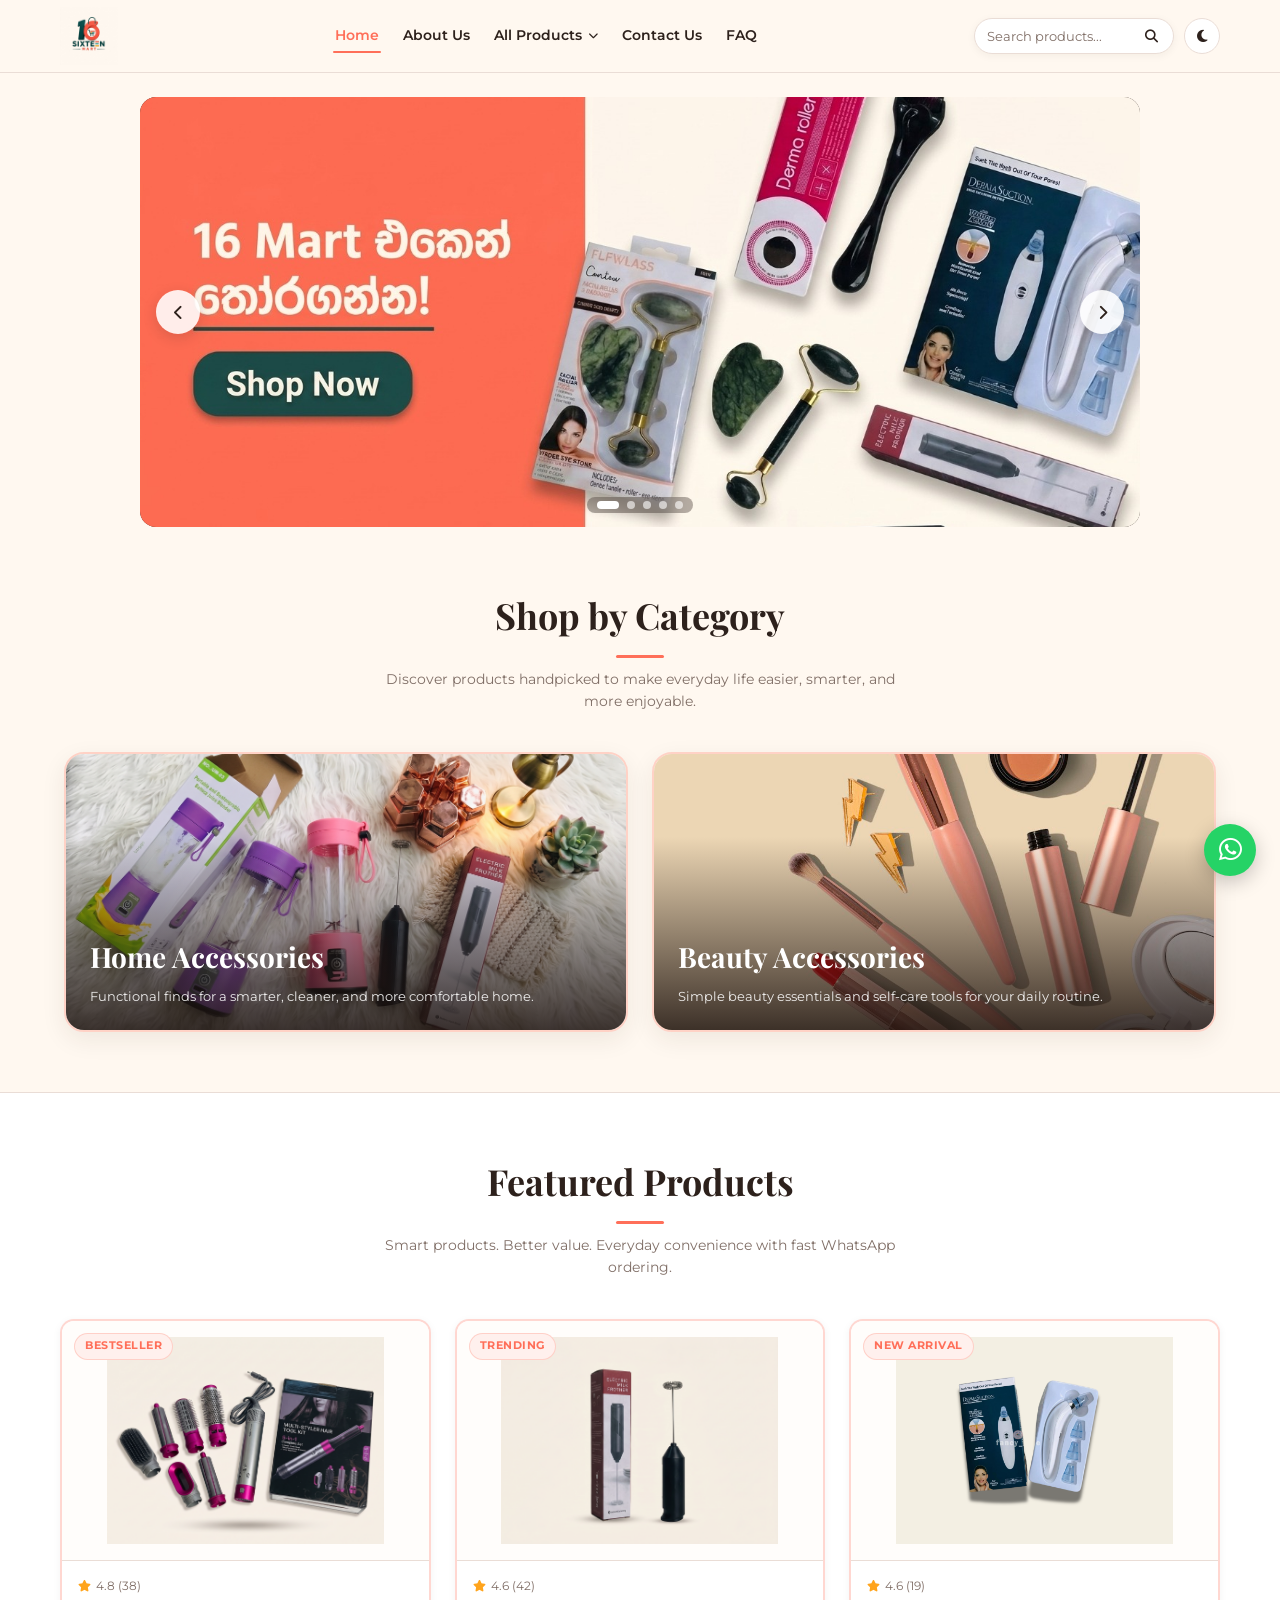
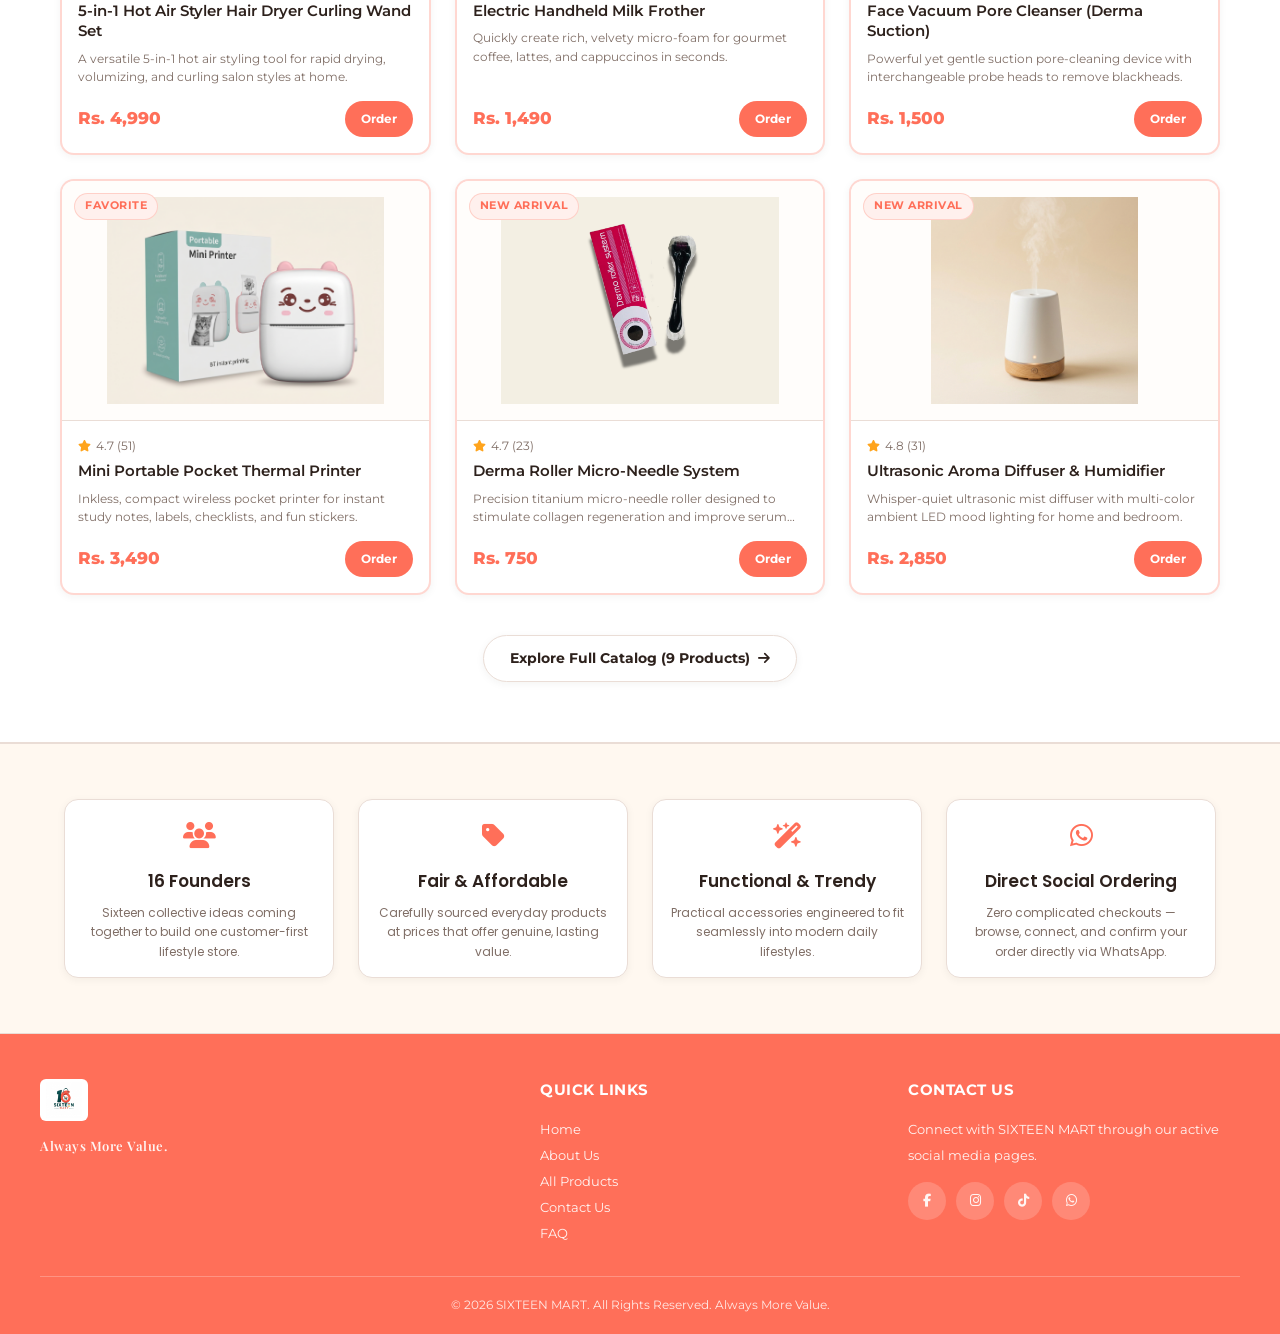
==== index.html @ d2ed4a70 "Add files via upload" ====
<!DOCTYPE html>
<html lang="en">

<head>
    <meta charset="UTF-8">
    <meta name="viewport" content="width=device-width, initial-scale=1.0, viewport-fit=cover">
    <title>SIXTEEN MART — Always More Value | Official Store</title>
    <meta name="description" content="Always More Value. Discover affordable, functional and trendy lifestyle products carefully selected for your everyday convenience and comfort.">

    <!-- Anti-FOUC Theme Pre-loader: Strictly Defaults to Daylight (Light) Theme -->
    <script>
        (function() {
            var saved = localStorage.getItem('sixteen_mart_theme');
            if (saved === 'dark') {
                document.documentElement.setAttribute('data-theme', 'dark');
            } else {
                document.documentElement.setAttribute('data-theme', 'light');
            }
        })();
    </script>

    <!-- Google Fonts -->
    <link rel="preconnect" href="https://fonts.googleapis.com">
    <link rel="preconnect" href="https://fonts.gstatic.com" crossorigin>
    <link href="https://fonts.googleapis.com/css2?family=Montserrat:wght@400;500;600;700;800&family=Playfair+Display:wght@600;700&family=Poppins:wght@400;500;600;700&display=swap" rel="stylesheet">

    <!-- Font Awesome Icons -->
    <link rel="stylesheet" href="https://cdnjs.cloudflare.com/ajax/libs/font-awesome/6.5.2/css/all.min.css">

    <!-- Modular Stylesheet -->
    <link rel="stylesheet" href="css/styles.css">
</head>

<body>

    <!-- =========================================================
         HEADER & COMPACT NAVIGATION BAR
    ========================================================= -->
    <header>
        <div class="header-container">
            <!-- Brand Logo -->
            <a href="index.html" class="logo-link" aria-label="SIXTEEN MART Home">
                <img src="images/logo.jpeg" alt="SIXTEEN MART Logo" class="logo">
            </a>

            <!-- Mobile Menu Toggle Button -->
            <button class="mobile-menu-btn" id="mobileMenuBtn" aria-label="Open navigation menu" aria-expanded="false" aria-controls="mainNav">
                <i class="fa-solid fa-bars"></i>
            </button>

            <!-- Navigation Links -->
            <nav id="mainNav" aria-label="Main Navigation">
                <a href="index.html" class="nav-link active" aria-current="page">Home</a>
                <a href="about.html" class="nav-link">About Us</a>

                <!-- All Products Dropdown Menu -->
                <div class="dropdown" id="productsDropdown">
                    <a href="products.html" class="nav-link dropdown-toggle" aria-expanded="false" aria-haspopup="true">
                        All Products
                        <span class="dropdown-arrow"><i class="fa-solid fa-chevron-down"></i></span>
                    </a>
                    <div class="dropdown-menu" role="menu">
                        <!-- Home Accessories Submenu -->
                        <div class="category-dropdown" id="homeDropdown">
                            <a href="products.html?category=home" role="menuitem">
                                <span>Home Accessories</span>
                                <span class="category-arrow"><i class="fa-solid fa-chevron-right"></i></span>
                            </a>
                            <div class="product-submenu" role="menu">
                                <a href="products.html?search=Milk+Frother" role="menuitem">Electric Handheld Milk Frother</a>
                                <a href="products.html?search=Thermal+Printer" role="menuitem">Mini Portable Pocket Thermal Printer</a>
                                <a href="products.html?search=Juice+Blender" role="menuitem">Portable Rechargeable Juice Blender</a>
                                <a href="products.html?search=Aroma+Diffuser" role="menuitem">Ultrasonic Aroma Diffuser</a>
                            </div>
                        </div>

                        <!-- Beauty Accessories Submenu -->
                        <div class="category-dropdown" id="beautyDropdown">
                            <a href="products.html?category=beauty" role="menuitem">
                                <span>Beauty Accessories</span>
                                <span class="category-arrow"><i class="fa-solid fa-chevron-right"></i></span>
                            </a>
                            <div class="product-submenu" role="menu">
                                <a href="products.html?search=Hot+Air+Styler" role="menuitem">5-in-1 Hot Air Styler</a>
                                <a href="products.html?search=Jade+Roller" role="menuitem">Jade Roller & Gua Sha Set</a>
                                <a href="products.html?search=Spa+Gel+Socks" role="menuitem">Moisturizing Pink Spa Gel Socks</a>
                                <a href="products.html?search=Face+Vacuum" role="menuitem">Face Vacuum Pore Cleanser</a>
                                <a href="products.html?search=Derma+Roller" role="menuitem">Derma Roller Micro-Needle</a>
                            </div>
                        </div>
                    </div>
                </div>

                <a href="contact.html" class="nav-link">Contact Us</a>
                <a href="faq.html" class="nav-link">FAQ</a>
            </nav>

            <!-- Header Actions: Search & Day/Night Theme Switcher -->
            <div class="header-actions">
                <div class="search-box" role="search">
                    <input type="text" id="globalSearchInput" placeholder="Search products..." autocomplete="off" aria-label="Search products">
                    <button type="button" class="search-btn" aria-label="Submit search">
                        <i class="fa-solid fa-magnifying-glass"></i>
                    </button>
                </div>

                <button type="button" class="theme-toggle-btn" id="themeToggle" aria-label="Switch theme" title="Toggle Light / Dark mode">
                    <i class="fa-solid fa-moon"></i>
                </button>
            </div>
        </div>
    </header>

    <main>
        <!-- =========================================================
             HERO SECTION — 5-SLIDE FULL-BLEED SLIDER (REFERENCE PATTERN)
        ========================================================= -->
        <section class="hero" id="home">
            <div class="hero-slider" id="heroSlider">
                <!-- Slide 1: Shop all products (Catalog) -->
                <div class="hero-slide active">
                    <div class="hero-art">
                        <img src="images/web-banner-1.jpg" alt="SIXTEEN MART - Shop All Products">
                    </div>
                    <a href="products.html" class="hero-shop-hotspot" aria-label="Shop all products"></a>
                </div>

                <!-- Slide 2: Electric Handheld Milk Frother -->
                <div class="hero-slide">
                    <div class="hero-art">
                        <img src="images/web-banner-2.jpg" alt="Electric Handheld Milk Frother" loading="lazy">
                    </div>
                    <a href="products.html?search=Milk+Frother" class="hero-shop-hotspot" aria-label="Shop Milk Frother"></a>
                </div>

                <!-- Slide 3: Jade Roller & Gua Sha Set -->
                <div class="hero-slide">
                    <div class="hero-art">
                        <img src="images/web-banner-3.jpg" alt="Jade Roller & Gua Sha Set" loading="lazy">
                    </div>
                    <a href="products.html?search=Jade+Roller" class="hero-shop-hotspot" aria-label="Shop Jade Roller & Gua Sha Set"></a>
                </div>

                <!-- Slide 4: Derma Roller Micro-Needle -->
                <div class="hero-slide">
                    <div class="hero-art">
                        <img src="images/web-banner-4.jpg" alt="Derma Roller Micro-Needle" loading="lazy">
                    </div>
                    <a href="products.html?search=Derma+Roller" class="hero-shop-hotspot" aria-label="Shop Derma Roller Micro-Needle"></a>
                </div>

                <!-- Slide 5: Entire Product Category (Home & Beauty Accessories) -->
                <div class="hero-slide">
                    <div class="hero-art">
                        <img src="images/web-banner-5.jpg" alt="Home & Beauty Accessories - 16 Mart" loading="lazy">
                    </div>
                    <a href="products.html" class="hero-shop-hotspot" aria-label="Shop Home & Beauty Accessories"></a>
                </div>
            </div>

            <!-- Arrow Navigation Controls -->
            <button type="button" class="hero-arrow prev" id="heroPrevBtn" aria-label="Previous slide" onclick="previousHeroSlide()">
                <i class="fa-solid fa-chevron-left"></i>
            </button>
            <button type="button" class="hero-arrow next" id="heroNextBtn" aria-label="Next slide" onclick="nextHeroSlide()">
                <i class="fa-solid fa-chevron-right"></i>
            </button>

            <!-- Dot Indicators -->
            <div class="hero-dots" id="heroDots" aria-label="Hero slide navigation">
                <button type="button" class="hero-dot active" aria-label="Slide 1" onclick="showHeroSlide(0)"></button>
                <button type="button" class="hero-dot" aria-label="Slide 2" onclick="showHeroSlide(1)"></button>
                <button type="button" class="hero-dot" aria-label="Slide 3" onclick="showHeroSlide(2)"></button>
                <button type="button" class="hero-dot" aria-label="Slide 4" onclick="showHeroSlide(3)"></button>
                <button type="button" class="hero-dot" aria-label="Slide 5" onclick="showHeroSlide(4)"></button>
            </div>
        </section>

        <!-- =========================================================
             CATEGORIES SECTION
        ========================================================= -->
        <section class="section" id="categories">
            <div class="section-title">
                <h2>Shop by Category</h2>
                <p>Discover products handpicked to make everyday life easier, smarter, and more enjoyable.</p>
            </div>

            <div class="category-grid">
                <!-- Home Accessories -->
                <a href="products.html?category=home" class="category-card" aria-label="Explore Home Accessories collection">
                    <img src="images/home-accessories.jpg" alt="Home Accessories Collection" loading="lazy">
                    <div class="category-overlay">
                        <h3>Home Accessories</h3>
                        <p>Functional finds for a smarter, cleaner, and more comfortable home.</p>
                    </div>
                </a>

                <!-- Beauty Accessories -->
                <a href="products.html?category=beauty" class="category-card" aria-label="Explore Beauty Accessories collection">
                    <img src="images/beauty-accessories.jpg" alt="Beauty Accessories Collection" loading="lazy">
                    <div class="category-overlay">
                        <h3>Beauty Accessories</h3>
                        <p>Simple beauty essentials and self-care tools for your daily routine.</p>
                    </div>
                </a>
            </div>
        </section>

        <!-- =========================================================
             FEATURED PRODUCT SHOWCASE
        ========================================================= -->
        <section class="section products-section" id="featuredProducts">
            <div class="section-title">
                <h2>Featured Products</h2>
                <p>Smart products. Better value. Everyday convenience with fast WhatsApp ordering.</p>
            </div>

            <div class="product-grid" id="productGrid">
                <!-- Product 1: Hot Air Styler -->
                <article class="product-card" data-product-id="hot-air-styler" data-category="beauty" data-name="5-in-1 Hot Air Styler Hair Dryer Curling Wand Set" role="button" tabindex="0" aria-label="View 5-in-1 Hot Air Styler">
                    <span class="product-badge">Bestseller</span>
                    <span class="product-quick-view-badge"><i class="fa-solid fa-eye"></i> Quick View</span>
                    <div class="product-image-container">
                        <img class="product-img" src="images/hot-air-styler-1.jpg" alt="5-in-1 Hot Air Styler Hair Dryer Curling Wand Set" loading="lazy">
                    </div>
                    <div class="product-info">
                        <div class="product-rating">
                            <span class="stars"><i class="fa-solid fa-star"></i></span>
                            <span>4.8 (38)</span>
                        </div>
                        <h3>5-in-1 Hot Air Styler Hair Dryer Curling Wand Set</h3>
                        <p class="product-description">A versatile 5-in-1 hot air styling tool for rapid drying, volumizing, and curling salon styles at home.</p>
                        <div class="product-bottom">
                            <span class="price">Rs. 4,990</span>
                            <a class="order-btn" href="#" aria-label="Order 5-in-1 Hot Air Styler">
                                <span>Order</span>
                            </a>
                        </div>
                    </div>
                </article>

                <!-- Product 2: Milk Frother -->
                <article class="product-card" data-product-id="milk-frother" data-category="home" data-name="Electric Handheld Milk Frother" role="button" tabindex="0" aria-label="View Electric Handheld Milk Frother">
                    <span class="product-badge">Trending</span>
                    <span class="product-quick-view-badge"><i class="fa-solid fa-eye"></i> Quick View</span>
                    <div class="product-image-container">
                        <img class="product-img" src="images/milk-frother-1.jpg" alt="Electric Handheld Milk Frother" loading="lazy">
                    </div>
                    <div class="product-info">
                        <div class="product-rating">
                            <span class="stars"><i class="fa-solid fa-star"></i></span>
                            <span>4.6 (42)</span>
                        </div>
                        <h3>Electric Handheld Milk Frother</h3>
                        <p class="product-description">Quickly create rich, velvety micro-foam for gourmet coffee, lattes, and cappuccinos in seconds.</p>
                        <div class="product-bottom">
                            <span class="price">Rs. 1,490</span>
                            <a class="order-btn" href="#" aria-label="Order Electric Handheld Milk Frother">
                                <span>Order</span>
                            </a>
                        </div>
                    </div>
                </article>

                <!-- Product 3: Face Vacuum (NEW) -->
                <article class="product-card" data-product-id="face-vacuum" data-category="beauty" data-name="Face Vacuum Pore Cleanser (Derma Suction)" role="button" tabindex="0" aria-label="View Face Vacuum Pore Cleanser">
                    <span class="product-badge">New Arrival</span>
                    <span class="product-quick-view-badge"><i class="fa-solid fa-eye"></i> Quick View</span>
                    <div class="product-image-container">
                        <img class="product-img" src="images/derma-suction-1.png" alt="Face Vacuum Pore Cleanser Derma Suction" loading="lazy">
                    </div>
                    <div class="product-info">
                        <div class="product-rating">
                            <span class="stars"><i class="fa-solid fa-star"></i></span>
                            <span>4.6 (19)</span>
                        </div>
                        <h3>Face Vacuum Pore Cleanser (Derma Suction)</h3>
                        <p class="product-description">Powerful yet gentle suction pore-cleaning device with interchangeable probe heads to remove blackheads.</p>
                        <div class="product-bottom">
                            <span class="price">Rs. 1,500</span>
                            <a class="order-btn" href="#" aria-label="Order Face Vacuum Pore Cleanser">
                                <span>Order</span>
                            </a>
                        </div>
                    </div>
                </article>

                <!-- Product 4: Thermal Printer -->
                <article class="product-card" data-product-id="thermal-printer" data-category="home" data-name="Mini Portable Pocket Thermal Printer" role="button" tabindex="0" aria-label="View Mini Portable Pocket Thermal Printer">
                    <span class="product-badge">Favorite</span>
                    <span class="product-quick-view-badge"><i class="fa-solid fa-eye"></i> Quick View</span>
                    <div class="product-image-container">
                        <img class="product-img" src="images/thermal-printer-1.jpg" alt="Mini Portable Pocket Thermal Printer" loading="lazy">
                    </div>
                    <div class="product-info">
                        <div class="product-rating">
                            <span class="stars"><i class="fa-solid fa-star"></i></span>
                            <span>4.7 (51)</span>
                        </div>
                        <h3>Mini Portable Pocket Thermal Printer</h3>
                        <p class="product-description">Inkless, compact wireless pocket printer for instant study notes, labels, checklists, and fun stickers.</p>
                        <div class="product-bottom">
                            <span class="price">Rs. 3,490</span>
                            <a class="order-btn" href="#" aria-label="Order Mini Portable Pocket Thermal Printer">
                                <span>Order</span>
                            </a>
                        </div>
                    </div>
                </article>

                <!-- Product 5: Derma Roller (NEW) -->
                <article class="product-card" data-product-id="derma-roller" data-category="beauty" data-name="Derma Roller Micro-Needle Therapy System" role="button" tabindex="0" aria-label="View Derma Roller Micro-Needle Therapy System">
                    <span class="product-badge">New Arrival</span>
                    <span class="product-quick-view-badge"><i class="fa-solid fa-eye"></i> Quick View</span>
                    <div class="product-image-container">
                        <img class="product-img" src="images/derma-roller-1.png" alt="Derma Roller Micro-Needle Therapy System" loading="lazy">
                    </div>
                    <div class="product-info">
                        <div class="product-rating">
                            <span class="stars"><i class="fa-solid fa-star"></i></span>
                            <span>4.7 (23)</span>
                        </div>
                        <h3>Derma Roller Micro-Needle System</h3>
                        <p class="product-description">Precision titanium micro-needle roller designed to stimulate collagen regeneration and improve serum absorption.</p>
                        <div class="product-bottom">
                            <span class="price">Rs. 750</span>
                            <a class="order-btn" href="#" aria-label="Order Derma Roller Micro-Needle System">
                                <span>Order</span>
                            </a>
                        </div>
                    </div>
                </article>

                <!-- Product 6: Aroma Diffuser (NEW) -->
                <article class="product-card" data-product-id="aroma-diffuser" data-category="home" data-name="Ultrasonic Aroma Diffuser & Air Humidifier" role="button" tabindex="0" aria-label="View Ultrasonic Aroma Diffuser & Air Humidifier">
                    <span class="product-badge">New Arrival</span>
                    <span class="product-quick-view-badge"><i class="fa-solid fa-eye"></i> Quick View</span>
                    <div class="product-image-container">
                        <img class="product-img" src="images/aroma-diffuser-1.jpg" alt="Ultrasonic Aroma Diffuser and Air Humidifier" loading="lazy">
                    </div>
                    <div class="product-info">
                        <div class="product-rating">
                            <span class="stars"><i class="fa-solid fa-star"></i></span>
                            <span>4.8 (31)</span>
                        </div>
                        <h3>Ultrasonic Aroma Diffuser & Humidifier</h3>
                        <p class="product-description">Whisper-quiet ultrasonic mist diffuser with multi-color ambient LED mood lighting for home and bedroom.</p>
                        <div class="product-bottom">
                            <span class="price">Rs. 2,850</span>
                            <a class="order-btn" href="#" aria-label="Order Ultrasonic Aroma Diffuser">
                                <span>Order</span>
                            </a>
                        </div>
                    </div>
                </article>
            </div>

            <!-- View All Products CTA -->
            <div style="text-align: center; margin-top: 40px;">
                <a href="products.html" class="btn btn-secondary">
                    <span>Explore Full Catalog (9 Products)</span>
                    <i class="fa-solid fa-arrow-right"></i>
                </a>
            </div>
        </section>

        <!-- =========================================================
             CONCEPT / WHY SIXTEEN MART
        ========================================================= -->
        <section class="concept">
            <div class="concept-grid">
                <div class="concept-box">
                    <div class="concept-icon"><i class="fa-solid fa-users"></i></div>
                    <h3>16 Founders</h3>
                    <p>Sixteen collective ideas coming together to build one customer-first lifestyle store.</p>
                </div>
                <div class="concept-box">
                    <div class="concept-icon"><i class="fa-solid fa-tag"></i></div>
                    <h3>Fair & Affordable</h3>
                    <p>Carefully sourced everyday products at prices that offer genuine, lasting value.</p>
                </div>
                <div class="concept-box">
                    <div class="concept-icon"><i class="fa-solid fa-wand-magic-sparkles"></i></div>
                    <h3>Functional & Trendy</h3>
                    <p>Practical accessories engineered to fit seamlessly into modern daily lifestyles.</p>
                </div>
                <div class="concept-box">
                    <div class="concept-icon"><i class="fa-brands fa-whatsapp"></i></div>
                    <h3>Direct Social Ordering</h3>
                    <p>Zero complicated checkouts — browse, connect, and confirm your order directly via WhatsApp.</p>
                </div>
            </div>
        </section>
    </main>

    <!-- =========================================================
         FOOTER
    ========================================================= -->
    <footer>
        <div class="footer-container">
            <!-- Brand Column -->
            <div class="footer-column">
                <img src="images/logo.jpeg" alt="SIXTEEN MART Logo" class="footer-logo">
                <p class="footer-tagline">Always More Value.</p>
            </div>

            <!-- Quick Links Column -->
            <div class="footer-column">
                <h3>Quick Links</h3>
                <p><a href="index.html">Home</a></p>
                <p><a href="about.html">About Us</a></p>
                <p><a href="products.html">All Products</a></p>
                <p><a href="contact.html">Contact Us</a></p>
                <p><a href="faq.html">FAQ</a></p>
            </div>

            <!-- Contact & Social Column -->
            <div class="footer-column">
                <h3>Contact Us</h3>
                <p class="contact-description">Connect with SIXTEEN MART through our active social media pages.</p>
                <div class="social-links">
                    <a href="https://www.facebook.com/share/1FCNRuqKVa/?mibextid=wwXIfr" class="social-link facebook" target="_blank" rel="noopener noreferrer" aria-label="Facebook" title="Facebook">
                        <i class="fa-brands fa-facebook-f"></i>
                    </a>
                    <a href="https://www.instagram.com/_16.mart_onlinestore?stkn=MWQ0cXRsaTF0YXIxNw==" class="social-link instagram" target="_blank" rel="noopener noreferrer" aria-label="Instagram" title="Instagram">
                        <i class="fa-brands fa-instagram"></i>
                    </a>
                    <a href="https://www.tiktok.com/@sixteenmart1?_r=1&_t=ZS-99h4W7jognR" class="social-link tiktok" target="_blank" rel="noopener noreferrer" aria-label="TikTok" title="TikTok">
                        <i class="fa-brands fa-tiktok"></i>
                    </a>
                    <a href="https://wa.me/94768056036?text=Hi%20SIXTEEN%20MART,%20I%20have%20an%20inquiry." class="social-link whatsapp" target="_blank" rel="noopener noreferrer" aria-label="WhatsApp (+94 76 805 6036)" title="WhatsApp">
                        <i class="fa-brands fa-whatsapp"></i>
                    </a>
                </div>
            </div>
        </div>

        <div class="footer-bottom">
            &copy; 2026 SIXTEEN MART. All Rights Reserved. Always More Value.
        </div>
    </footer>

    <!-- Floating WhatsApp Action Button -->
    <a href="https://wa.me/94768056036?text=Hi%20SIXTEEN%20MART,%20I%20am%20interested%20in%20your%20products." class="whatsapp-float" target="_blank" rel="noopener noreferrer" aria-label="Chat on WhatsApp (+94 76 805 6036)" title="Chat on WhatsApp">
        <i class="fa-brands fa-whatsapp"></i>
    </a>

    <!-- JavaScript Dependencies -->
    <script src="js/theme.js"></script>
    <script src="js/products-data.js"></script>
    <script src="js/modal.js"></script>
    <script src="js/main.js"></script>
</body>

</html>
---- css/styles.css ----
/* =========================================================
   SIXTEEN MART — Modern E-Commerce Stylesheet
   Color Palette: Coral (#FF6F59), Warm Ivory (#FFF8F0), Dark Brown (#2D211C)
   Typography: Montserrat, Playfair Display, Poppins
========================================================= */

/* =========================================================
   CSS VARIABLES & THEMES (ORIGINAL 16 MART PALETTE)
   Coral #FF6F59 • Warm Ivory #FFF8F0 • Dark Brown #2D211C
========================================================= */
:root {
    --coral: #FF6F59;
    --coral-hover: #ef5c47;
    --coral-active: #d94b37;
    --coral-subtle: rgba(255, 111, 89, 0.12);
    --soft-coral: #FFE2DB;
    --warm-ivory: #FFF8F0;
    --dark-brown: #2D211C;
    --text: #4A3A33;
    --muted: #806F67;
    --white: #FFFFFF;
    --border: #EADDD6;
    --card-bg: #FFFFFF;
    --card-border: rgba(255, 111, 89, 0.28);
    --card-hover-border: rgba(255, 111, 89, 0.65);
    --header-bg: rgba(255, 248, 240, 0.97);
    --footer-bg: #FF6F59;
    --footer-text: #FFFFFF;
    --surface-alt: #F9F1EA;
    --shadow-sm: 0 2px 8px rgba(45, 33, 28, 0.05);
    --shadow-md: 0 8px 24px rgba(45, 33, 28, 0.08);
    --shadow-lg: 0 16px 36px rgba(45, 33, 28, 0.13);
    --modal-overlay: rgba(25, 18, 15, 0.68);
    --modal-bg: #FFFDFB;
    --badge-bg: #FFF0ED;
    --star-gold: #FFA41C;
    --success: #25D366;
    --radius-sm: 8px;
    --radius-md: 14px;
    --radius-lg: 20px;
    --radius-full: 9999px;
    --header-height: 72px;
    --transition: all 0.25s cubic-bezier(0.16, 1, 0.3, 1);
}

[data-theme="dark"] {
    --warm-ivory: #16110E;
    --dark-brown: #F6EDE8;
    --text: #D8CCC5;
    --muted: #A3938B;
    --soft-coral: #361F1A;
    --coral-subtle: rgba(255, 111, 89, 0.18);
    --white: #221A16;
    --border: #3A2C25;
    --card-bg: #1F1713;
    --card-border: rgba(255, 111, 89, 0.3);
    --card-hover-border: rgba(255, 111, 89, 0.7);
    --header-bg: rgba(22, 17, 14, 0.97);
    --footer-bg: #1C130F;
    --footer-text: #F6EDE8;
    --surface-alt: #291E19;
    --shadow-sm: 0 2px 8px rgba(0, 0, 0, 0.35);
    --shadow-md: 0 8px 24px rgba(0, 0, 0, 0.45);
    --shadow-lg: 0 16px 36px rgba(0, 0, 0, 0.6);
    --modal-overlay: rgba(0, 0, 0, 0.82);
    --modal-bg: #201713;
    --badge-bg: #38211B;
}

/* =========================================================
   RESET & BASE STYLES
========================================================= */
* {
    margin: 0;
    padding: 0;
    box-sizing: border-box;
}

html {
    scroll-behavior: smooth;
    scroll-padding-top: 75px;
}

body {
    font-family: 'Montserrat', -apple-system, BlinkMacSystemFont, 'Segoe UI', Roboto, sans-serif;
    background: var(--warm-ivory);
    color: var(--text);
    overflow-x: hidden;
    width: 100%;
    min-height: 100vh;
    display: flex;
    flex-direction: column;
    transition: background-color 0.3s ease, color 0.3s ease;
    line-height: 1.6;
}

main {
    flex: 1 0 auto;
}

button, input, select, textarea {
    font-family: inherit;
    color: inherit;
}

img {
    max-width: 100%;
    height: auto;
    display: block;
}

a, button {
    -webkit-tap-highlight-color: transparent;
}

a {
    color: inherit;
    text-decoration: none;
}

/* =========================================================
   HEADER & NAVIGATION (COMPACT & PROPORTIONAL)
========================================================= */
header {
    position: sticky;
    top: 0;
    z-index: 1000;
    background: var(--header-bg);
    border-bottom: 1px solid var(--border);
    backdrop-filter: blur(12px);
    -webkit-backdrop-filter: blur(12px);
    transition: background-color 0.3s ease, border-color 0.3s ease, box-shadow 0.3s ease;
}

header.scrolled {
    box-shadow: var(--shadow-sm);
}

.header-container {
    max-width: 1200px;
    margin: 0 auto;
    min-height: var(--header-height);
    padding: 6px 20px;
    display: flex;
    align-items: center;
    justify-content: space-between;
    gap: 18px;
}

/* Brand Logo (Proportionally Resized) */
.logo-link {
    display: flex;
    align-items: center;
    flex-shrink: 0;
    text-decoration: none;
}

.logo {
    height: 58px;
    width: auto;
    max-width: 165px;
    max-height: 58px;
    display: block;
    object-fit: contain;
    object-position: left center;
    cursor: pointer;
    background: transparent;
    mix-blend-mode: multiply;
    transition: transform 0.2s ease, opacity 0.2s ease;
}

[data-theme="dark"] .logo {
    mix-blend-mode: normal;
    background: #FFFFFF;
    padding: 3px 6px;
    border-radius: 8px;
    box-shadow: 0 0 12px rgba(255, 255, 255, 0.15);
}

.logo-link:hover .logo {
    transform: scale(1.03);
}

/* Main Navigation */
nav {
    display: flex;
    align-items: center;
    justify-content: center;
    gap: 20px;
}

.nav-link {
    text-decoration: none;
    color: var(--dark-brown);
    font-size: 13.5px;
    font-weight: 600;
    cursor: pointer;
    transition: color 0.2s ease;
    white-space: nowrap;
    position: relative;
    padding: 6px 2px;
}

.nav-link:hover,
.nav-link.active {
    color: var(--coral);
}

.nav-link.active::after {
    content: "";
    position: absolute;
    bottom: 0;
    left: 0;
    width: 100%;
    height: 2px;
    background: var(--coral);
    border-radius: 2px;
}

/* Dropdown */
.dropdown {
    position: relative;
    display: flex;
    align-items: center;
}

.dropdown > .nav-link {
    display: flex;
    align-items: center;
    gap: 6px;
}

.dropdown-arrow {
    font-size: 10px;
    transition: transform 0.25s ease;
}

.dropdown:hover .dropdown-arrow,
.dropdown.open .dropdown-arrow {
    transform: rotate(180deg);
}

.dropdown-menu {
    position: absolute;
    top: calc(100% + 8px);
    left: 0;
    min-width: 230px;
    background: var(--white);
    border: 1px solid var(--border);
    border-radius: var(--radius-md);
    padding: 6px;
    box-shadow: var(--shadow-lg);
    opacity: 0;
    visibility: hidden;
    transform: translateY(6px);
    transition: all 0.22s ease;
    z-index: 1100;
}

.dropdown:hover .dropdown-menu,
.dropdown:focus-within .dropdown-menu {
    opacity: 1;
    visibility: visible;
    transform: translateY(0);
}

.category-dropdown {
    position: relative;
}

.category-dropdown > a {
    display: flex;
    align-items: center;
    justify-content: space-between;
    padding: 8px 12px;
    border-radius: var(--radius-sm);
    font-size: 13px;
    font-weight: 600;
    color: var(--dark-brown);
    transition: all 0.2s ease;
}

.category-dropdown > a:hover {
    background: var(--soft-coral);
    color: var(--coral);
}

.category-arrow {
    font-size: 9px;
    margin-left: 10px;
    transition: transform 0.25s ease;
}

.category-dropdown:hover .category-arrow {
    transform: translateX(3px);
}

.product-submenu {
    position: absolute;
    left: calc(100% + 6px);
    top: 0;
    min-width: 250px;
    background: var(--white);
    border: 1px solid var(--border);
    border-radius: var(--radius-md);
    padding: 6px;
    box-shadow: var(--shadow-lg);
    opacity: 0;
    visibility: hidden;
    transform: translateX(-4px);
    transition: all 0.2s ease;
    z-index: 1200;
}

.category-dropdown:hover .product-submenu {
    opacity: 1;
    visibility: visible;
    transform: translateX(0);
}

.product-submenu a {
    display: block;
    padding: 7px 10px;
    border-radius: var(--radius-sm);
    font-size: 12px;
    color: var(--dark-brown);
    line-height: 1.4;
    transition: all 0.2s ease;
}

.product-submenu a:hover {
    background: var(--soft-coral);
    color: var(--coral);
}

/* Header Right Actions (Search & Theme Toggle) */
.header-actions {
    display: flex;
    align-items: center;
    gap: 10px;
}

.search-box {
    width: 200px;
    height: 36px;
    display: flex;
    align-items: center;
    background: var(--white);
    border: 1px solid var(--border);
    border-radius: var(--radius-full);
    padding: 0 8px 0 12px;
    box-shadow: var(--shadow-sm);
    transition: border-color 0.2s, box-shadow 0.2s, width 0.25s ease;
}

.search-box:focus-within {
    border-color: var(--coral);
    box-shadow: 0 0 0 3px var(--coral-subtle);
    width: 230px;
}

.search-box input {
    width: 100%;
    min-width: 0;
    border: none;
    outline: none;
    background: transparent;
    font-size: 12.5px;
    color: var(--dark-brown);
}

.search-box input::placeholder {
    color: var(--muted);
}

.search-btn {
    width: 28px;
    height: 28px;
    flex-shrink: 0;
    border: none;
    background: transparent;
    cursor: pointer;
    font-size: 13px;
    display: flex;
    align-items: center;
    justify-content: center;
    color: var(--dark-brown);
    border-radius: 50%;
    transition: background 0.2s ease, color 0.2s ease;
}

.search-btn:hover {
    background: var(--soft-coral);
    color: var(--coral);
}

/* Theme Toggle Button */
.theme-toggle-btn {
    width: 36px;
    height: 36px;
    border-radius: var(--radius-full);
    border: 1px solid var(--border);
    background: var(--white);
    color: var(--dark-brown);
    cursor: pointer;
    display: flex;
    align-items: center;
    justify-content: center;
    font-size: 14px;
    transition: all 0.25s ease;
    flex-shrink: 0;
}

.theme-toggle-btn:hover {
    border-color: var(--coral);
    color: var(--coral);
    background: var(--soft-coral);
    transform: rotate(15deg);
}

/* Mobile Menu Toggle Button */
.mobile-menu-btn {
    display: none;
    width: 38px;
    height: 38px;
    border: 1px solid var(--border);
    border-radius: var(--radius-sm);
    background: var(--white);
    color: var(--dark-brown);
    cursor: pointer;
    font-size: 18px;
    align-items: center;
    justify-content: center;
    flex-shrink: 0;
    transition: all 0.2s ease;
}

.mobile-menu-btn:hover {
    border-color: var(--coral);
    color: var(--coral);
}

/* =========================================================
   COMMON HERO & BREADCRUMBS
========================================================= */
/* =========================================================
   HERO FULL-BLEED SLIDER (REFERENCE PATTERN)
========================================================= */
.hero {
    position: relative;
    width: 100%;
    overflow: hidden;
    background: var(--dark-brown);
}

@media (min-width: 641px) {
    .hero {
        container-type: inline-size;
        width: min(100%, 1000px);
        height: auto;
        aspect-ratio: 1000 / 430;
        margin: 24px auto 0;
        border-radius: 16px;
        overflow: hidden;
    }
    .hero-slider {
        position: absolute;
        inset: 0;
        width: auto;
        height: auto;
    }
}

@media (max-width: 640px) {
    .hero {
        width: 100%;
        height: auto;
        aspect-ratio: 1000 / 430;
        border-radius: 0;
        margin: 0;
    }
    .hero-slider {
        position: relative;
        width: 100%;
        height: 100%;
    }
}

.hero-slider {
    position: relative;
    width: 100%;
    height: 100%;
    overflow: hidden;
    user-select: none;
    -webkit-user-select: none;
    -webkit-touch-callout: none;
    touch-action: pan-y;
    cursor: grab;
}

.hero-slider:active {
    cursor: grabbing;
}

.hero-slide {
    position: absolute;
    inset: 0;
    width: 100%;
    height: 100%;
    opacity: 0;
    visibility: hidden;
    transform: translateX(100%);
    transition: opacity 0.45s ease, transform 0.6s cubic-bezier(0.22, 0.8, 0.25, 1);
    pointer-events: none;
}

.hero-slide.active {
    opacity: 1;
    visibility: visible;
    transform: translateX(0);
    pointer-events: auto;
    z-index: 2;
}

.hero-slide.to-left {
    transform: translateX(-100%);
    opacity: 0;
    visibility: hidden;
    transition: transform 0.6s cubic-bezier(0.22, 0.8, 0.25, 1), opacity 0.45s ease;
}

.hero-slide.to-right {
    transform: translateX(100%);
    opacity: 0;
    visibility: hidden;
    transition: transform 0.6s cubic-bezier(0.22, 0.8, 0.25, 1), opacity 0.45s ease;
}

.hero-slide.from-left {
    transform: translateX(-100%);
    visibility: visible;
    transition: none;
}

.hero-slide.from-right {
    transform: translateX(100%);
    visibility: visible;
    transition: none;
}

.hero-art {
    width: 100%;
    height: 100%;
    position: relative;
}

.hero-art img {
    width: 100%;
    height: 100%;
    object-fit: cover;
    object-position: center;
    display: block;
    -webkit-user-drag: none;
    user-select: none;
}

/* Invisible clickable shop hotspot overlay linking to the product/catalog */
.hero-shop-hotspot {
    position: absolute;
    inset: 0;
    width: 100%;
    height: 100%;
    z-index: 5;
    cursor: pointer;
    text-decoration: none;
    display: block;
    background: transparent;
}

/* Hero prev / next arrow buttons */
.hero-arrow {
    position: absolute;
    top: 50%;
    transform: translateY(-50%);
    z-index: 10;
    width: 44px;
    height: 44px;
    border: none;
    border-radius: 50%;
    background: rgba(255, 255, 255, 0.88);
    color: var(--dark-brown);
    cursor: pointer;
    display: flex;
    align-items: center;
    justify-content: center;
    font-size: 15px;
    box-shadow: 0 4px 14px rgba(45, 33, 28, 0.16);
    transition: all 0.25s ease;
}

.hero-arrow:hover {
    background: #FFFFFF;
    color: var(--coral);
    transform: translateY(-50%) scale(1.08);
}

.hero-arrow.prev { left: 16px; }
.hero-arrow.next { right: 16px; }

@media (max-width: 640px) {
    .hero-arrow {
        width: 34px;
        height: 34px;
        font-size: 12px;
    }
    .hero-arrow.prev { left: 8px; }
    .hero-arrow.next { right: 8px; }
}

/* Hero pagination dots */
.hero-dots {
    position: absolute;
    left: 50%;
    bottom: 14px;
    transform: translateX(-50%);
    z-index: 10;
    display: flex;
    align-items: center;
    gap: 8px;
    padding: 4px 10px;
    border-radius: 999px;
    background: rgba(45, 33, 28, 0.35);
    backdrop-filter: blur(4px);
    -webkit-backdrop-filter: blur(4px);
}

.hero-dot {
    width: 8px;
    height: 8px;
    padding: 0;
    border: none;
    border-radius: 50%;
    background: rgba(255, 255, 255, 0.6);
    cursor: pointer;
    transition: all 0.3s ease;
}

.hero-dot.active {
    width: 22px;
    border-radius: 10px;
    background: #FFFFFF;
}


.page-hero {
    background: linear-gradient(135deg, var(--white) 0%, var(--surface-alt) 100%);
    border-bottom: 1px solid var(--border);
    padding: 48px 24px 36px;
    text-align: center;
}

.page-hero h1 {
    font-family: 'Playfair Display', serif;
    font-size: clamp(32px, 4vw, 44px);
    color: var(--dark-brown);
    margin-bottom: 10px;
}

.page-hero h1::after {
    content: "";
    display: block;
    width: 48px;
    height: 3px;
    background: var(--coral);
    border-radius: 4px;
    margin: 12px auto 0;
}

.page-hero p {
    color: var(--muted);
    font-size: 15px;
    max-width: 600px;
    margin: 0 auto;
}

/* =========================================================
   BUTTONS
========================================================= */
.btn {
    display: inline-flex;
    align-items: center;
    justify-content: center;
    gap: 8px;
    padding: 12px 26px;
    min-height: 46px;
    border-radius: var(--radius-full);
    background: var(--coral);
    color: #FFFFFF;
    text-decoration: none;
    font-weight: 700;
    font-size: 13.5px;
    border: none;
    cursor: pointer;
    transition: var(--transition);
    box-shadow: 0 6px 18px rgba(255, 111, 89, 0.28);
}

.btn:hover {
    transform: translateY(-2px);
    background: var(--coral-hover);
    box-shadow: 0 8px 22px rgba(255, 111, 89, 0.38);
    color: #FFFFFF;
}

.btn-secondary {
    background: var(--white);
    color: var(--dark-brown);
    border: 1px solid var(--border);
    box-shadow: var(--shadow-sm);
}

.btn-secondary:hover {
    background: var(--soft-coral);
    color: var(--coral);
    border-color: var(--coral);
}

.btn-whatsapp {
    background: #25D366;
    color: #FFFFFF;
    box-shadow: 0 6px 18px rgba(37, 211, 102, 0.28);
}

.btn-whatsapp:hover {
    background: #20bd5a;
    box-shadow: 0 8px 22px rgba(37, 211, 102, 0.38);
    color: #FFFFFF;
}

/* =========================================================
   SECTIONS & TITLES
========================================================= */
.section {
    max-width: 1200px;
    margin: 0 auto;
    padding: 60px 24px;
}

.section-title {
    text-align: center;
    margin-bottom: 40px;
}

.section-title h2 {
    font-family: 'Playfair Display', serif;
    font-size: 36px;
    color: var(--dark-brown);
    margin-bottom: 10px;
}

.section-title h2::after {
    content: "";
    display: block;
    width: 48px;
    height: 3px;
    background: var(--coral);
    border-radius: 4px;
    margin: 10px auto 0;
}

.section-title p {
    color: var(--muted);
    font-size: 14px;
    max-width: 550px;
    margin: 0 auto;
}

/* =========================================================
   CATEGORIES GRID
========================================================= */
.category-grid {
    display: grid;
    grid-template-columns: repeat(2, 1fr);
    gap: 24px;
}

.category-card {
    position: relative;
    height: 280px;
    border-radius: var(--radius-lg);
    overflow: hidden;
    cursor: pointer;
    box-shadow: var(--shadow-md);
    border: 2px solid var(--card-border);
    transition: var(--transition);
    display: block;
    text-decoration: none;
}

.category-card img {
    width: 100%;
    height: 100%;
    object-fit: cover;
    transition: transform 0.6s ease;
}

.category-card:hover {
    transform: translateY(-4px);
    border-color: var(--coral);
    box-shadow: var(--shadow-lg);
}

.category-card:hover img {
    transform: scale(1.05);
}

.category-overlay {
    position: absolute;
    inset: 0;
    display: flex;
    flex-direction: column;
    justify-content: flex-end;
    padding: 24px;
    background: linear-gradient(
        transparent 30%,
        rgba(30, 20, 16, 0.85) 100%
    );
    color: #FFFFFF;
}

.category-overlay h3 {
    font-family: 'Playfair Display', serif;
    font-size: 28px;
    margin-bottom: 6px;
}

.category-overlay p {
    font-size: 13px;
    color: rgba(255, 255, 255, 0.9);
}

/* =========================================================
   PRODUCT CARDS & GRID
========================================================= */
.products-section {
    background: var(--white);
    max-width: none;
    padding-left: max(24px, calc((100% - 1160px) / 2));
    padding-right: max(24px, calc((100% - 1160px) / 2));
    border-top: 1px solid var(--border);
    border-bottom: 1px solid var(--border);
}

/* Filter Bar in Products Page */
.catalog-toolbar {
    display: flex;
    align-items: center;
    justify-content: space-between;
    flex-wrap: wrap;
    gap: 16px;
    margin-bottom: 30px;
    padding: 14px 20px;
    background: var(--surface-alt);
    border: 1px solid var(--border);
    border-radius: var(--radius-md);
}

.filter-tabs {
    display: flex;
    align-items: center;
    gap: 8px;
    flex-wrap: wrap;
}

.filter-tab {
    padding: 8px 18px;
    border-radius: var(--radius-full);
    border: 1px solid var(--border);
    background: var(--white);
    color: var(--dark-brown);
    font-size: 13px;
    font-weight: 600;
    cursor: pointer;
    transition: var(--transition);
}

.filter-tab:hover,
.filter-tab.active {
    background: var(--coral);
    color: #FFFFFF;
    border-color: var(--coral);
}

.sort-select-wrapper {
    display: flex;
    align-items: center;
    gap: 8px;
    font-size: 13px;
    font-weight: 600;
    color: var(--muted);
}

.sort-select {
    padding: 8px 14px;
    border-radius: var(--radius-sm);
    border: 1px solid var(--border);
    background: var(--white);
    font-size: 12.5px;
    cursor: pointer;
    outline: none;
    color: var(--dark-brown);
}

.sort-select:focus {
    border-color: var(--coral);
}

/* Product Grid */
.product-grid {
    display: grid;
    grid-template-columns: repeat(3, 1fr);
    gap: 24px;
}

.product-card {
    background: var(--card-bg);
    border: 2px solid var(--card-border);
    border-radius: var(--radius-md);
    overflow: hidden;
    transition: var(--transition);
    display: flex;
    flex-direction: column;
    position: relative;
    cursor: pointer;
    box-shadow: var(--shadow-sm);
}

.product-card:hover {
    transform: translateY(-5px);
    border-color: var(--card-hover-border);
    box-shadow: 0 12px 28px rgba(255, 111, 89, 0.16);
}

.product-badge {
    position: absolute;
    top: 12px;
    left: 12px;
    background: var(--badge-bg);
    color: var(--coral);
    font-size: 10.5px;
    font-weight: 700;
    padding: 4px 10px;
    border-radius: var(--radius-full);
    z-index: 2;
    border: 1px solid rgba(255, 111, 89, 0.25);
    text-transform: uppercase;
    letter-spacing: 0.5px;
}

.product-quick-view-badge {
    position: absolute;
    top: 12px;
    right: 12px;
    background: rgba(45, 33, 28, 0.75);
    color: #FFFFFF;
    font-size: 11px;
    font-weight: 600;
    padding: 4px 9px;
    border-radius: var(--radius-full);
    z-index: 2;
    opacity: 0;
    transform: translateY(-4px);
    transition: all 0.2s ease;
    backdrop-filter: blur(4px);
}

.product-card:hover .product-quick-view-badge {
    opacity: 1;
    transform: translateY(0);
}

.product-image-container {
    height: 240px;
    background: #FFFDFB;
    overflow: hidden;
    display: flex;
    align-items: center;
    justify-content: center;
    position: relative;
    border-bottom: 1px solid var(--border);
}

[data-theme="dark"] .product-image-container {
    background: #1B1310;
}

.product-img {
    width: 100%;
    height: 100%;
    object-fit: contain;
    padding: 16px;
    transition: transform 0.4s ease;
}

.product-card:hover .product-img {
    transform: scale(1.05);
}

.product-info {
    padding: 16px;
    display: flex;
    flex-direction: column;
    flex: 1;
}

.product-rating {
    display: flex;
    align-items: center;
    gap: 5px;
    font-size: 11.5px;
    color: var(--muted);
    margin-bottom: 6px;
}

.product-rating .stars {
    color: var(--star-gold);
}

.product-info h3 {
    font-size: 14.5px;
    font-weight: 600;
    line-height: 1.4;
    color: var(--dark-brown);
    margin-bottom: 8px;
    overflow-wrap: anywhere;
}

.product-description {
    font-size: 12px;
    line-height: 1.55;
    color: var(--muted);
    margin-bottom: 14px;
    display: -webkit-box;
    -webkit-line-clamp: 2;
    -webkit-box-orient: vertical;
    overflow: hidden;
}

.product-bottom {
    margin-top: auto;
    display: flex;
    align-items: center;
    justify-content: space-between;
    gap: 8px;
}

.price {
    font-weight: 800;
    color: var(--coral);
    font-size: 17px;
    white-space: nowrap;
}

.order-btn {
    background: var(--coral);
    color: #FFFFFF;
    border: none;
    border-radius: var(--radius-full);
    padding: 8px 16px;
    font-size: 11.5px;
    font-weight: 700;
    cursor: pointer;
    text-decoration: none;
    white-space: nowrap;
    display: inline-flex;
    align-items: center;
    justify-content: center;
    gap: 6px;
    min-height: 36px;
    transition: var(--transition);
}

.order-btn:hover {
    background: var(--coral-hover);
    transform: translateY(-1px);
    color: #FFFFFF;
}

.no-results {
    display: none;
    text-align: center;
    padding: 50px 20px;
    color: var(--muted);
    grid-column: 1 / -1;
}

.no-results h3 {
    font-family: 'Playfair Display', serif;
    font-size: 26px;
    color: var(--dark-brown);
    margin-bottom: 8px;
}

/* =========================================================
   PRODUCT QUICK-VIEW MODAL (DARAZ / AMAZON STYLE)
========================================================= */
body.modal-open {
    overflow: hidden !important;
}

.modal-backdrop {
    position: fixed;
    inset: 0;
    background: var(--modal-overlay);
    backdrop-filter: blur(6px);
    -webkit-backdrop-filter: blur(6px);
    display: flex;
    align-items: center;
    justify-content: center;
    padding: 20px;
    z-index: 2000;
    opacity: 0;
    visibility: hidden;
    transition: opacity 0.25s ease, visibility 0.25s ease;
}

.modal-backdrop.active {
    opacity: 1;
    visibility: visible;
}

.modal-container {
    background: var(--modal-bg);
    border: 1px solid var(--border);
    border-radius: var(--radius-lg);
    width: 100%;
    max-width: 860px;
    max-height: 90vh;
    overflow-y: auto;
    position: relative;
    box-shadow: 0 24px 60px rgba(0,0,0,0.3);
    transform: scale(0.95) translateY(10px);
    transition: transform 0.25s cubic-bezier(0.16, 1, 0.3, 1);
    -webkit-overflow-scrolling: touch;
}

.modal-backdrop.active .modal-container {
    transform: scale(1) translateY(0);
}

.modal-close-btn {
    position: absolute;
    top: 14px;
    right: 14px;
    width: 36px;
    height: 36px;
    border-radius: 50%;
    border: 1px solid var(--border);
    background: var(--white);
    color: var(--dark-brown);
    font-size: 18px;
    display: flex;
    align-items: center;
    justify-content: center;
    cursor: pointer;
    z-index: 10;
    transition: all 0.2s ease;
}

.modal-close-btn:hover {
    background: var(--soft-coral);
    color: var(--coral);
    border-color: var(--coral);
}

.modal-body {
    display: grid;
    grid-template-columns: 1fr 1fr;
    gap: 30px;
    padding: 30px;
}

/* Modal Gallery */
.modal-gallery {
    display: flex;
    flex-direction: column;
    gap: 12px;
}

.modal-main-image-wrap {
    position: relative;
    height: 320px;
    background: #FFFDFB;
    border: 1px solid var(--border);
    border-radius: var(--radius-md);
    overflow: hidden;
    display: flex;
    align-items: center;
    justify-content: center;
}

[data-theme="dark"] .modal-main-image-wrap {
    background: #18110D;
}

.modal-main-img {
    max-width: 90%;
    max-height: 90%;
    object-fit: contain;
    transition: opacity 0.2s ease;
}

.gallery-nav-btn {
    position: absolute;
    top: 50%;
    transform: translateY(-50%);
    width: 34px;
    height: 34px;
    border-radius: 50%;
    background: rgba(255, 255, 255, 0.9);
    border: 1px solid var(--border);
    color: var(--dark-brown);
    display: flex;
    align-items: center;
    justify-content: center;
    font-size: 13px;
    cursor: pointer;
    transition: all 0.2s ease;
    box-shadow: var(--shadow-sm);
}

[data-theme="dark"] .gallery-nav-btn {
    background: rgba(45, 33, 28, 0.85);
    color: #FFFFFF;
}

.gallery-nav-btn:hover {
    background: var(--coral);
    color: #FFFFFF;
    border-color: var(--coral);
}

.gallery-nav-btn.prev {
    left: 10px;
}

.gallery-nav-btn.next {
    right: 10px;
}

.modal-thumb-strip {
    display: flex;
    gap: 8px;
    overflow-x: auto;
    padding-bottom: 4px;
}

.modal-thumb {
    width: 60px;
    height: 60px;
    border-radius: var(--radius-sm);
    border: 2px solid var(--border);
    background: var(--white);
    padding: 4px;
    cursor: pointer;
    flex-shrink: 0;
    transition: all 0.2s ease;
    display: flex;
    align-items: center;
    justify-content: center;
}

.modal-thumb img {
    width: 100%;
    height: 100%;
    object-fit: contain;
}

.modal-thumb:hover,
.modal-thumb.active {
    border-color: var(--coral);
    box-shadow: 0 0 0 2px var(--coral-subtle);
}

/* Modal Details */
.modal-details {
    display: flex;
    flex-direction: column;
}

.modal-category-badge {
    display: inline-block;
    background: var(--badge-bg);
    color: var(--coral);
    font-size: 11px;
    font-weight: 700;
    text-transform: uppercase;
    letter-spacing: 0.5px;
    padding: 3px 10px;
    border-radius: var(--radius-full);
    margin-bottom: 10px;
    align-self: flex-start;
}

.modal-title {
    font-family: 'Playfair Display', serif;
    font-size: 22px;
    color: var(--dark-brown);
    line-height: 1.3;
    margin-bottom: 10px;
}

.modal-rating-row {
    display: flex;
    align-items: center;
    gap: 8px;
    margin-bottom: 14px;
    font-size: 13px;
    color: var(--muted);
}

.modal-rating-row .stars {
    color: var(--star-gold);
    font-size: 14px;
}

.modal-rating-row .rating-score {
    font-weight: 700;
    color: var(--dark-brown);
}

.modal-price-wrap {
    display: flex;
    align-items: baseline;
    gap: 12px;
    margin-bottom: 16px;
    padding-bottom: 14px;
    border-bottom: 1px solid var(--border);
}

.modal-price {
    font-size: 26px;
    font-weight: 800;
    color: var(--coral);
}

.modal-stock-badge {
    font-size: 12px;
    color: #25D366;
    font-weight: 600;
    display: flex;
    align-items: center;
    gap: 4px;
}

.modal-stock-badge::before {
    content: "";
    display: inline-block;
    width: 7px;
    height: 7px;
    border-radius: 50%;
    background: #25D366;
}

.modal-description {
    font-size: 13px;
    line-height: 1.7;
    color: var(--text);
    margin-bottom: 20px;
}

/* Quantity Stepper */
.modal-qty-row {
    display: flex;
    align-items: center;
    gap: 14px;
    margin-bottom: 22px;
}

.modal-qty-label {
    font-size: 13px;
    font-weight: 600;
    color: var(--dark-brown);
}

.modal-qty-stepper {
    display: flex;
    align-items: center;
    border: 1px solid var(--border);
    border-radius: var(--radius-sm);
    background: var(--white);
    overflow: hidden;
}

.modal-qty-btn {
    width: 34px;
    height: 34px;
    border: none;
    background: transparent;
    cursor: pointer;
    font-size: 14px;
    display: flex;
    align-items: center;
    justify-content: center;
    color: var(--dark-brown);
    transition: background 0.2s;
}

.modal-qty-btn:hover:not(:disabled) {
    background: var(--soft-coral);
    color: var(--coral);
}

.modal-qty-btn:disabled {
    opacity: 0.4;
    cursor: not-allowed;
}

.modal-qty-input {
    width: 44px;
    height: 34px;
    border: none;
    text-align: center;
    font-size: 14px;
    font-weight: 700;
    background: transparent;
    color: var(--dark-brown);
    outline: none;
}

.modal-qty-limit-note {
    font-size: 11.5px;
    color: var(--muted);
}

/* Primary WhatsApp CTA */
.modal-whatsapp-cta {
    display: flex;
    align-items: center;
    justify-content: center;
    gap: 10px;
    background: #25D366;
    color: #FFFFFF;
    text-decoration: none;
    padding: 14px 24px;
    border-radius: var(--radius-md);
    font-size: 15px;
    font-weight: 700;
    transition: var(--transition);
    box-shadow: 0 6px 20px rgba(37, 211, 102, 0.3);
    margin-bottom: 20px;
}

.modal-whatsapp-cta:hover {
    background: #20bd5a;
    transform: translateY(-2px);
    box-shadow: 0 8px 24px rgba(37, 211, 102, 0.4);
    color: #FFFFFF;
}

.modal-whatsapp-cta i {
    font-size: 20px;
}

/* Sample Customer Reviews in Modal */
.modal-reviews-section {
    border-top: 1px solid var(--border);
    padding-top: 16px;
    margin-top: auto;
}

.modal-reviews-heading {
    font-size: 12.5px;
    font-weight: 700;
    color: var(--dark-brown);
    margin-bottom: 10px;
    display: flex;
    align-items: center;
    justify-content: space-between;
}

.modal-review-card {
    background: var(--surface-alt);
    border-radius: var(--radius-sm);
    padding: 10px 12px;
    margin-bottom: 8px;
    font-size: 12px;
}

.modal-review-header {
    display: flex;
    align-items: center;
    justify-content: space-between;
    margin-bottom: 4px;
}

.modal-reviewer-name {
    font-weight: 700;
    color: var(--dark-brown);
}

.modal-reviewer-badge {
    font-size: 10.5px;
    color: #25D366;
    font-weight: 600;
}

.modal-review-text {
    color: var(--text);
    line-height: 1.5;
    font-style: italic;
}

/* =========================================================
   CONCEPT SECTION
========================================================= */
.concept {
    background: var(--warm-ivory);
    width: 100%;
    border-top: 1px solid var(--border);
}

.concept-grid {
    max-width: 1200px;
    margin: auto;
    padding: 55px 24px;
    display: grid;
    grid-template-columns: repeat(4, 1fr);
    gap: 24px;
}

.concept-box {
    text-align: center;
    font-family: 'Poppins', sans-serif;
    padding: 16px;
    background: var(--white);
    border: 1px solid var(--border);
    border-radius: var(--radius-md);
    box-shadow: var(--shadow-sm);
    transition: var(--transition);
}

.concept-box:hover {
    transform: translateY(-3px);
    border-color: var(--coral);
    box-shadow: var(--shadow-md);
}

.concept-icon {
    font-size: 26px;
    color: var(--coral);
    margin-bottom: 10px;
}

.concept-box h3 {
    font-family: 'Poppins', sans-serif;
    font-size: 17px;
    font-weight: 600;
    color: var(--dark-brown);
    margin-bottom: 8px;
}

.concept-box p {
    font-size: 12px;
    line-height: 1.6;
    color: var(--muted);
}

/* =========================================================
   ABOUT US PAGE STYLES
========================================================= */
.about-story-section {
    display: grid;
    grid-template-columns: 1.1fr 0.9fr;
    gap: 40px;
    align-items: center;
    margin-bottom: 50px;
}

.about-story-text h2 {
    font-family: 'Playfair Display', serif;
    font-size: 32px;
    color: var(--dark-brown);
    margin-bottom: 16px;
}

.about-story-text p {
    font-size: 14.5px;
    line-height: 1.85;
    color: var(--text);
    margin-bottom: 16px;
}

.about-story-card {
    background: var(--white);
    border: 2px solid var(--card-border);
    border-radius: var(--radius-lg);
    padding: 30px;
    box-shadow: var(--shadow-md);
    position: relative;
    overflow: hidden;
}

.about-number-badge {
    font-family: 'Playfair Display', serif;
    font-size: 64px;
    font-weight: 700;
    color: var(--coral);
    line-height: 1;
    margin-bottom: 10px;
}

.about-values-grid {
    display: grid;
    grid-template-columns: repeat(3, 1fr);
    gap: 24px;
    margin-top: 30px;
}

.about-value-card {
    background: var(--white);
    border: 1px solid var(--border);
    border-radius: var(--radius-md);
    padding: 24px;
    text-align: center;
    box-shadow: var(--shadow-sm);
}

.about-value-card i {
    font-size: 28px;
    color: var(--coral);
    margin-bottom: 12px;
}

.about-value-card h3 {
    font-size: 17px;
    color: var(--dark-brown);
    margin-bottom: 8px;
}

.about-value-card p {
    font-size: 13px;
    color: var(--muted);
    line-height: 1.6;
}

/* =========================================================
   FAQ PAGE STYLES
========================================================= */
.faq-container {
    max-width: 820px;
    margin: 0 auto;
}

.faq-category-title {
    font-family: 'Playfair Display', serif;
    font-size: 22px;
    color: var(--dark-brown);
    margin: 32px 0 16px;
    padding-bottom: 8px;
    border-bottom: 2px solid var(--soft-coral);
}

.faq-container details {
    background: var(--white);
    border: 1px solid var(--border);
    border-left: 3px solid var(--coral);
    border-radius: var(--radius-md);
    margin-bottom: 12px;
    padding: 0 18px;
    transition: var(--transition);
}

.faq-container details:hover {
    border-color: var(--coral);
    box-shadow: 0 4px 14px rgba(255, 111, 89, 0.08);
}

.faq-container summary {
    cursor: pointer;
    padding: 16px 4px;
    font-size: 14px;
    font-weight: 700;
    color: var(--dark-brown);
    list-style: none;
    position: relative;
    padding-right: 30px;
    line-height: 1.5;
}

.faq-container summary::-webkit-details-marker {
    display: none;
}

.faq-container summary::after {
    content: "+";
    position: absolute;
    right: 4px;
    top: 50%;
    transform: translateY(-50%);
    font-size: 20px;
    font-weight: 400;
    color: var(--coral);
    transition: transform 0.2s ease;
}

.faq-container details[open] summary::after {
    content: "−";
}

.faq-container details p {
    color: var(--text);
    font-size: 13.5px;
    line-height: 1.75;
    padding: 0 4px 16px;
}

/* =========================================================
   CONTACT PAGE STYLES
========================================================= */
.contact-grid {
    display: grid;
    grid-template-columns: 1fr 1.1fr;
    gap: 36px;
    align-items: start;
}

.contact-info-card {
    background: var(--white);
    border: 1px solid var(--border);
    border-radius: var(--radius-lg);
    padding: 30px;
    box-shadow: var(--shadow-sm);
}

.contact-info-card h2 {
    font-family: 'Playfair Display', serif;
    font-size: 28px;
    color: var(--dark-brown);
    margin-bottom: 12px;
}

.contact-info-card p {
    color: var(--muted);
    font-size: 14px;
    margin-bottom: 24px;
    line-height: 1.7;
}

.contact-methods {
    display: flex;
    flex-direction: column;
    gap: 16px;
    margin-bottom: 26px;
}

.contact-method-item {
    display: flex;
    align-items: center;
    gap: 14px;
    padding: 12px 14px;
    border-radius: var(--radius-md);
    background: var(--surface-alt);
    text-decoration: none;
    color: var(--dark-brown);
    transition: var(--transition);
}

.contact-method-item:hover {
    background: var(--soft-coral);
    color: var(--coral);
}

.contact-method-icon {
    width: 40px;
    height: 40px;
    border-radius: 50%;
    background: var(--white);
    display: flex;
    align-items: center;
    justify-content: center;
    font-size: 18px;
    color: var(--coral);
    flex-shrink: 0;
}

.contact-method-icon.whatsapp {
    background: #25D366;
    color: #FFFFFF;
}

.contact-method-label {
    font-size: 11px;
    color: var(--muted);
    text-transform: uppercase;
    font-weight: 700;
}

.contact-method-value {
    font-size: 13.5px;
    font-weight: 600;
}

/* WhatsApp Message Generator Form */
.contact-form-card {
    background: var(--white);
    border: 2px solid var(--card-border);
    border-radius: var(--radius-lg);
    padding: 30px;
    box-shadow: var(--shadow-md);
}

.contact-form-card h3 {
    font-family: 'Playfair Display', serif;
    font-size: 24px;
    color: var(--dark-brown);
    margin-bottom: 8px;
}

.contact-form-card p {
    font-size: 13px;
    color: var(--muted);
    margin-bottom: 20px;
}

.form-group {
    margin-bottom: 16px;
}

.form-group label {
    display: block;
    font-size: 12.5px;
    font-weight: 600;
    color: var(--dark-brown);
    margin-bottom: 6px;
}

.form-control {
    width: 100%;
    padding: 10px 14px;
    border-radius: var(--radius-sm);
    border: 1px solid var(--border);
    background: var(--white);
    font-size: 13px;
    outline: none;
    transition: border-color 0.2s, box-shadow 0.2s;
}

.form-control:focus {
    border-color: var(--coral);
    box-shadow: 0 0 0 3px var(--coral-subtle);
}

textarea.form-control {
    min-height: 100px;
    resize: vertical;
}

/* =========================================================
   FLOATING WHATSAPP BUTTON
========================================================= */
.whatsapp-float {
    position: fixed;
    right: 24px;
    bottom: 24px;
    width: 52px;
    height: 52px;
    border-radius: 50%;
    display: flex;
    align-items: center;
    justify-content: center;
    background: #25D366;
    color: #FFFFFF;
    font-size: 26px;
    text-decoration: none;
    box-shadow: 0 6px 20px rgba(0,0,0,0.22);
    z-index: 999;
    transition: var(--transition);
}

.whatsapp-float:hover {
    transform: translateY(-3px) scale(1.05);
    background: #20bd5a;
    box-shadow: 0 8px 24px rgba(37, 211, 102, 0.45);
    color: #FFFFFF;
}

/* =========================================================
   FOOTER (CONSISTENT SITE-WIDE)
========================================================= */
footer {
    background: var(--footer-bg);
    color: var(--footer-text);
    padding: 45px 24px 20px;
    border-top: 1px solid var(--border);
    transition: background-color 0.3s ease;
}

.footer-container {
    max-width: 1200px;
    margin: auto;
    display: grid;
    grid-template-columns: 1.4fr 1fr 1fr;
    gap: 36px;
}

.footer-logo {
    height: 42px;
    width: auto;
    object-fit: contain;
    background: #FFFFFF;
    border-radius: 6px;
    padding: 3px 6px;
    margin-bottom: 12px;
}

.footer-tagline {
    font-family: 'Playfair Display', serif;
    font-size: 15px;
    font-weight: 600;
    color: #FFFFFF;
    margin-top: 4px;
    letter-spacing: 0.5px;
}

.footer-column {
    min-width: 0;
}

.footer-column h3 {
    font-size: 14.5px;
    font-weight: 700;
    margin-bottom: 14px;
    color: #FFFFFF;
    text-transform: uppercase;
    letter-spacing: 0.5px;
}

.footer-column p,
.footer-column a {
    color: rgba(255, 255, 255, 0.92);
    font-size: 13px;
    line-height: 2;
    text-decoration: none;
    transition: color 0.2s;
}

.footer-column a:hover {
    color: var(--dark-brown);
}

[data-theme="dark"] .footer-column a:hover {
    color: var(--coral);
}

.social-links {
    display: flex;
    gap: 10px;
    margin-top: 14px;
    flex-wrap: wrap;
}

.social-link {
    width: 38px;
    height: 38px;
    display: flex;
    align-items: center;
    justify-content: center;
    border-radius: 50%;
    background: rgba(255, 255, 255, 0.18);
    color: #FFFFFF;
    text-decoration: none;
    font-size: 16px;
    transition: all 0.25s ease;
}

.social-link:hover {
    transform: translateY(-3px);
    color: #FFFFFF;
}

.social-link.facebook:hover { background: #1877F2; }
.social-link.instagram:hover { background: #E4405F; }
.social-link.tiktok:hover { background: #000000; }
.social-link.whatsapp:hover { background: #25D366; }

.footer-bottom {
    max-width: 1200px;
    margin: 30px auto 0;
    padding-top: 18px;
    border-top: 1px solid rgba(255, 255, 255, 0.25);
    text-align: center;
    color: rgba(255, 255, 255, 0.85);
    font-size: 12px;
}

/* =========================================================
   RESPONSIVE DESIGN (TABLET & MOBILE BREAKPOINTS)
========================================================= */

/* Desktop / Small Laptops — 1024px */
@media (max-width: 1024px) {
    .header-container {
        gap: 14px;
    }
    nav {
        gap: 14px;
    }
    .nav-link {
        font-size: 13px;
    }
    .search-box {
        width: 170px;
    }
    .product-grid {
        grid-template-columns: repeat(3, 1fr);
        gap: 18px;
    }
    .modal-body {
        gap: 20px;
        padding: 24px;
    }
}

/* Tablet — 880px */
@media (max-width: 880px) {
    .product-grid {
        grid-template-columns: repeat(2, 1fr);
        gap: 20px;
    }
    .concept-grid {
        grid-template-columns: repeat(2, 1fr);
    }
    .footer-container {
        grid-template-columns: 1fr 1fr;
    }
    .about-story-section,
    .contact-grid {
        grid-template-columns: 1fr;
        gap: 30px;
    }
    .modal-body {
        grid-template-columns: 1fr;
        max-height: 80vh;
    }
    .modal-main-image-wrap {
        height: 260px;
    }
}

/* Mobile & Small Tablet — 768px */
@media (max-width: 768px) {
    :root {
        --header-height: 64px;
    }

    .header-container {
        padding: 6px 16px;
    }

    .logo {
        height: 48px;
        max-height: 48px;
    }

    .mobile-menu-btn {
        display: flex;
    }

    /* Mobile Nav Drawer */
    nav {
        display: none;
        position: absolute;
        top: 100%;
        left: 0;
        right: 0;
        background: var(--white);
        border-bottom: 1px solid var(--border);
        box-shadow: var(--shadow-lg);
        flex-direction: column;
        align-items: stretch;
        padding: 12px 16px 20px;
        gap: 0;
        max-height: calc(100vh - 60px);
        overflow-y: auto;
    }

    nav.mobile-open {
        display: flex;
    }

    .nav-link {
        padding: 12px 14px;
        font-size: 14px;
        border-radius: var(--radius-sm);
        display: flex;
        align-items: center;
        justify-content: space-between;
    }

    .nav-link:hover,
    .nav-link.active {
        background: var(--soft-coral);
    }

    .nav-link.active::after {
        display: none;
    }

    /* Mobile Dropdown */
    .dropdown {
        flex-direction: column;
        align-items: stretch;
        width: 100%;
    }

    .dropdown-menu {
        position: static;
        box-shadow: none;
        border: 1px solid var(--border);
        border-radius: var(--radius-sm);
        background: var(--surface-alt);
        margin: 4px 0 8px;
        opacity: 1;
        visibility: visible;
        transform: none;
        display: none;
    }

    .dropdown.mobile-open .dropdown-menu {
        display: block;
    }

    .product-submenu {
        position: static;
        box-shadow: none;
        border: none;
        border-left: 2px solid var(--coral);
        border-radius: 0;
        background: transparent;
        margin: 2px 0 4px 10px;
        opacity: 1;
        visibility: visible;
        transform: none;
        display: none;
    }

    .category-dropdown.mobile-open .product-submenu {
        display: block;
    }

    .search-box {
        width: 140px;
        height: 34px;
    }

    .category-grid {
        grid-template-columns: 1fr;
    }

    .hero-content h1 {
        font-size: 34px;
    }

    .about-values-grid {
        grid-template-columns: 1fr;
    }

    .footer-container {
        grid-template-columns: 1fr;
    }
}

/* Mobile — 540px */
@media (max-width: 540px) {
    .header-actions .search-box {
        display: none; /* Accessible via mobile nav search or products page */
    }

    .product-grid {
        grid-template-columns: repeat(2, minmax(0, 1fr));
        gap: 12px;
    }

    .product-image-container {
        height: 170px;
    }

    .product-info {
        padding: 10px;
    }

    .product-info h3 {
        font-size: 12.5px;
        margin-bottom: 5px;
    }

    .product-description {
        display: none; /* Kept clean in mobile grid; full text in Quick View modal */
    }

    .price {
        font-size: 14px;
    }

    .order-btn {
        padding: 6px 10px;
        font-size: 10.5px;
        min-height: 32px;
    }

    .section {
        padding: 45px 16px;
    }

    .modal-body {
        padding: 18px 14px;
    }

    .modal-title {
        font-size: 18px;
    }

    .modal-price {
        font-size: 22px;
    }
}

/* Extra Small Phones — 360px */
@media (max-width: 360px) {
    .product-grid {
        grid-template-columns: 1fr;
    }

    .product-image-container {
        height: 210px;
    }

    .product-description {
        display: -webkit-box;
    }
}

/* Reduced Motion Support */
@media (prefers-reduced-motion: reduce) {
    *, *::before, *::after {
        animation-duration: 0.01ms !important;
        transition-duration: 0.01ms !important;
    }
}
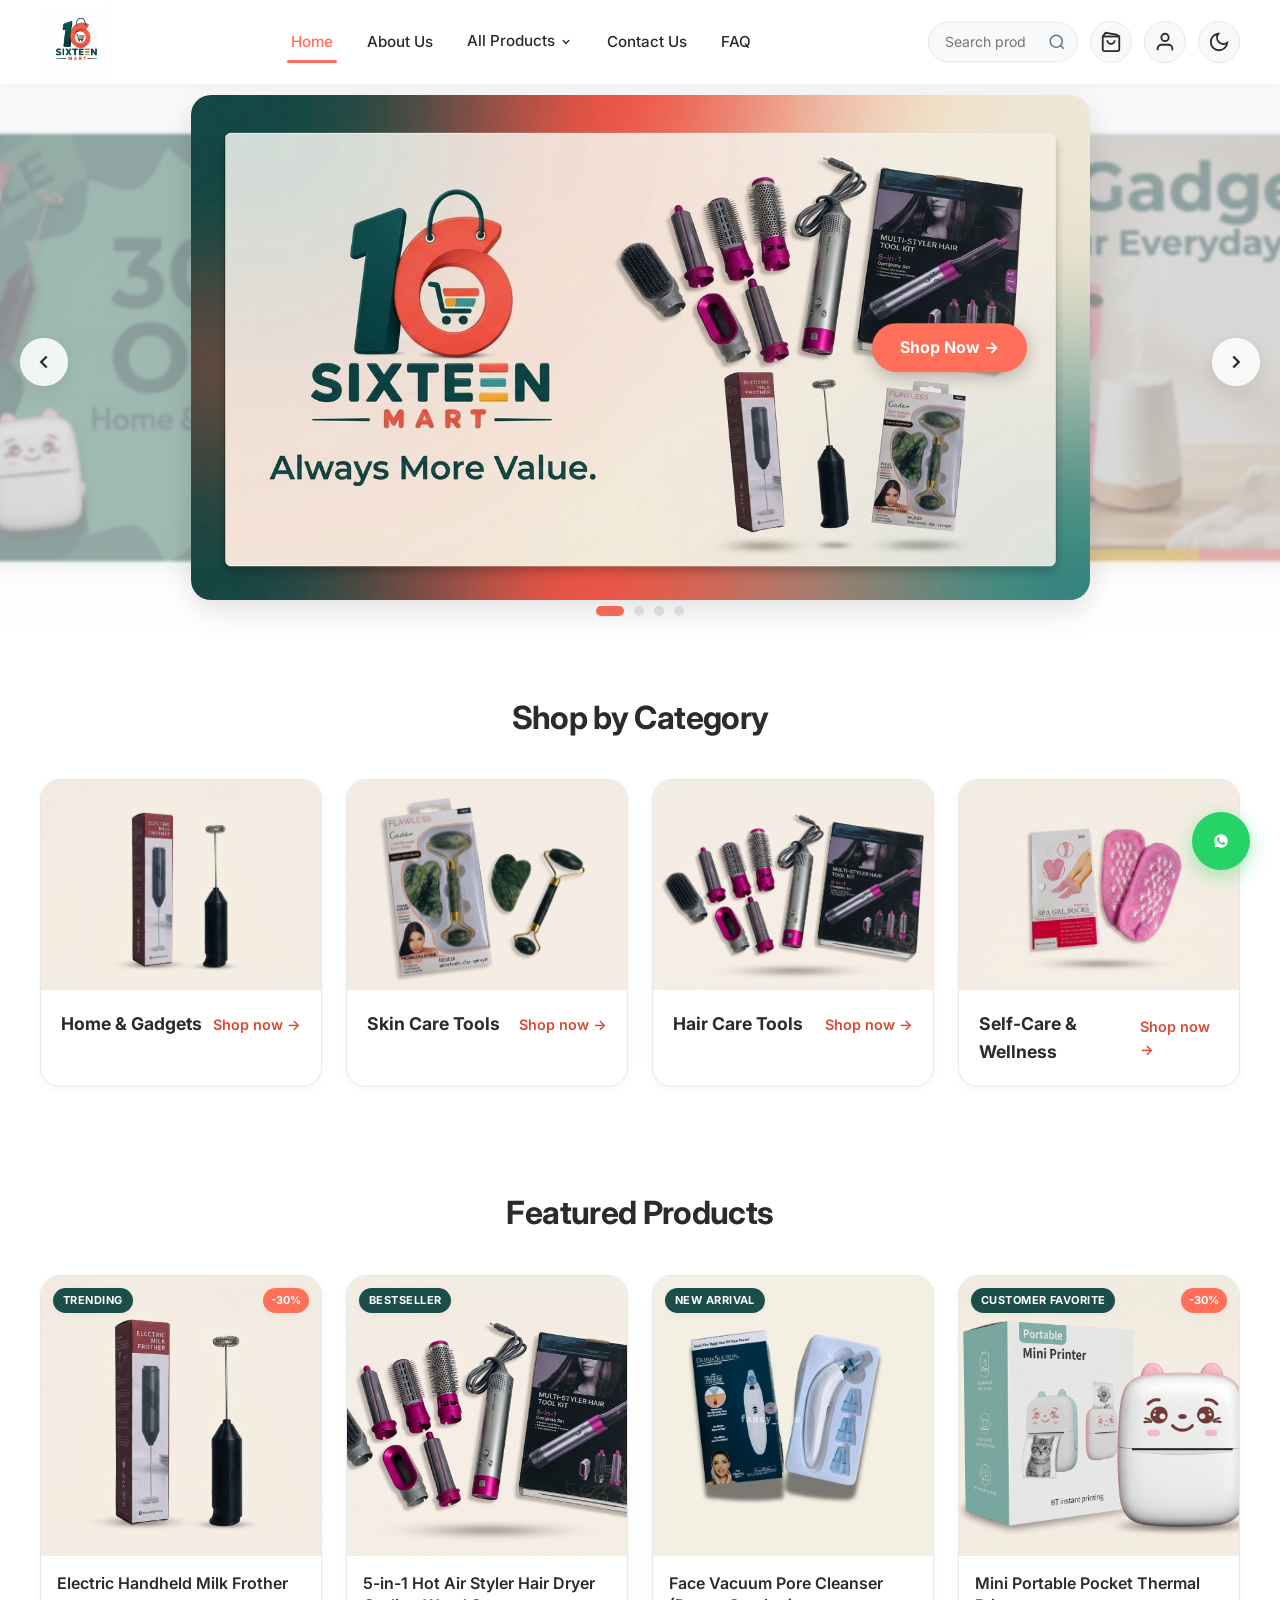
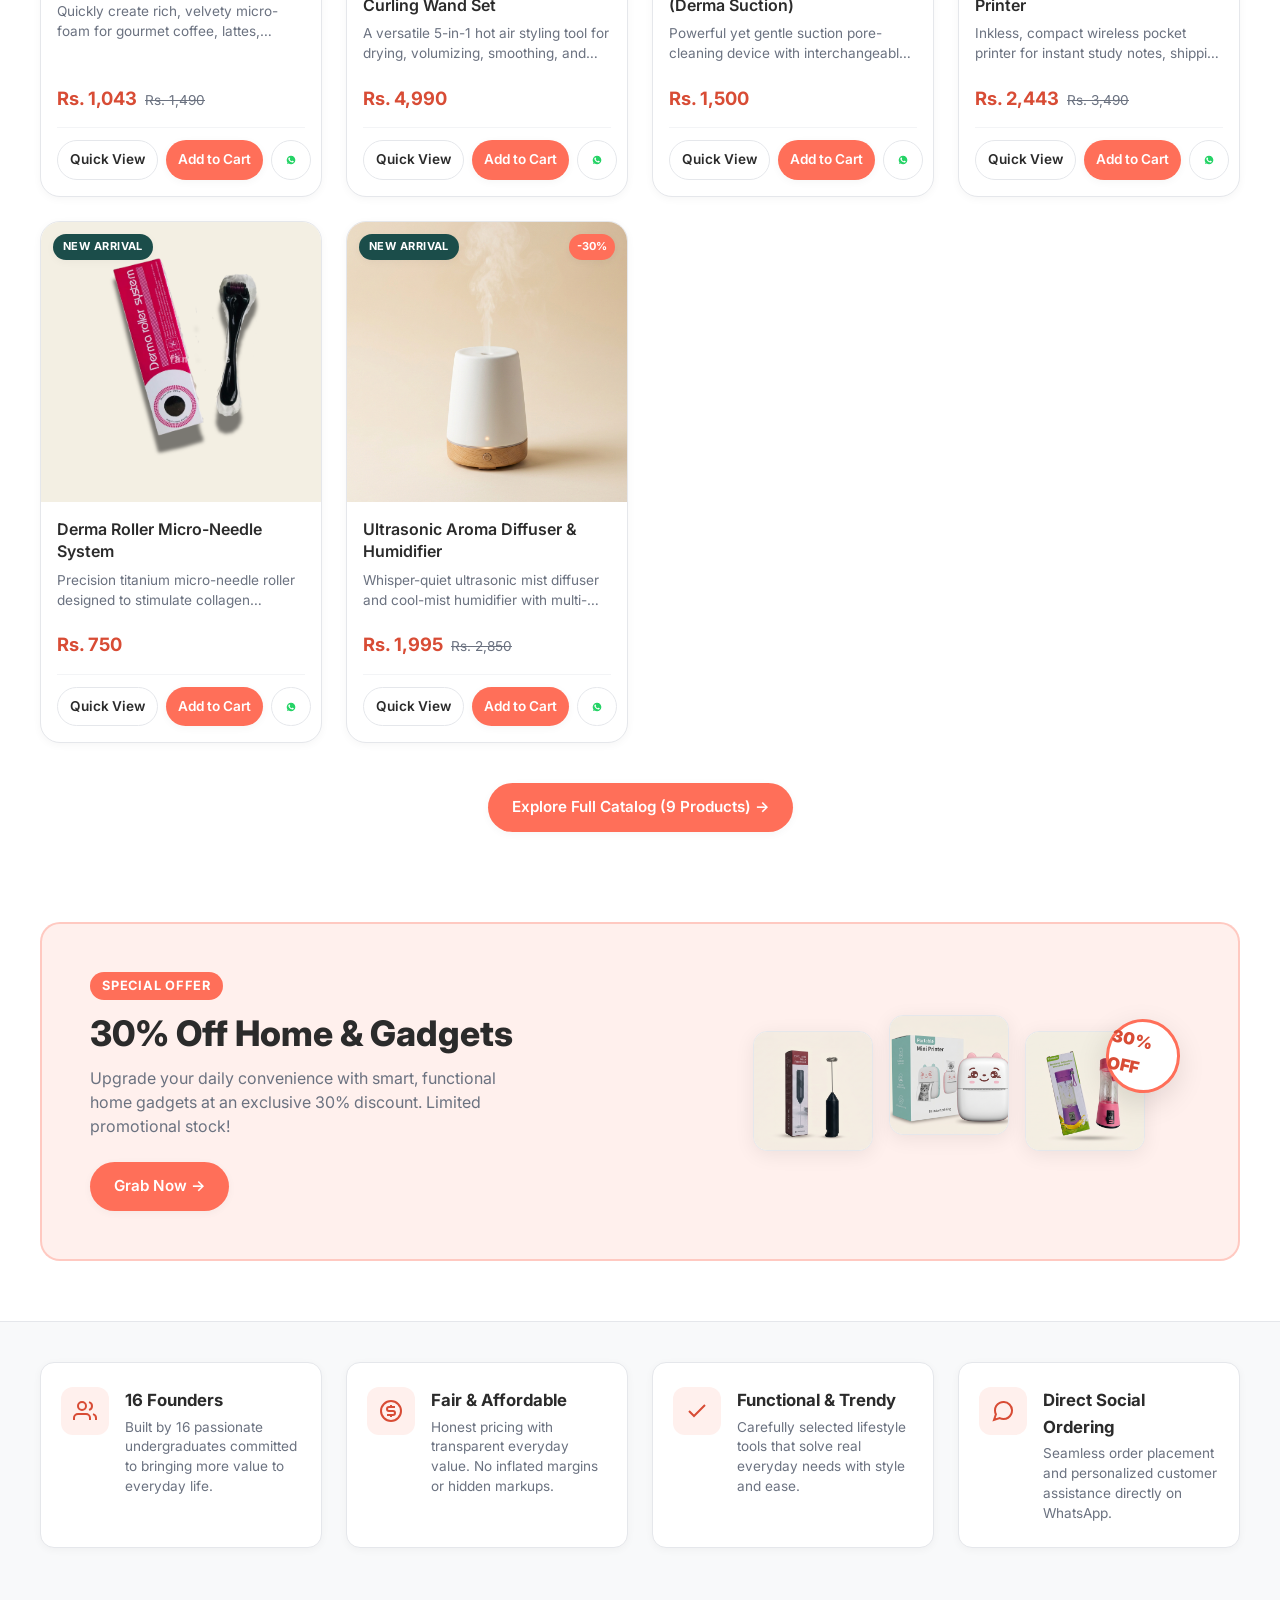
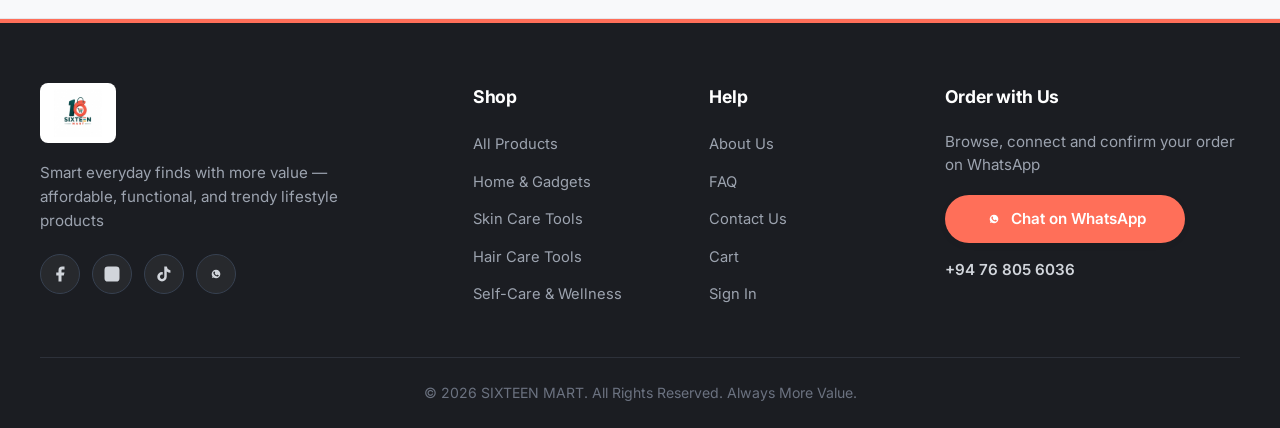
==== commit e8671517: "Complete redesign: modular CSS/JS, 4 category pages, cart, GTM preservation, responsive layout" ====
--- a/index.html
+++ b/index.html
@@ -1,16 +1,30 @@
 <!DOCTYPE html>
 <html lang="en">
-
 <head>
+    <!-- Google Tag Manager -->
+<script>(function(w,d,s,l,i){w[l]=w[l]||[];w[l].push({'gtm.start':
+new Date().getTime(),event:'gtm.js'});var f=d.getElementsByTagName(s)[0],
+j=d.createElement(s),dl=l!='dataLayer'?'&l='+l:'';j.async=true;j.src=
+'https://www.googletagmanager.com/gtm.js?id='+i+dl;f.parentNode.insertBefore(j,f);
+})(window,document,'script','dataLayer','GTM-NBMDWPS4');</script>
+<!-- End Google Tag Manager -->
     <meta charset="UTF-8">
     <meta name="viewport" content="width=device-width, initial-scale=1.0, viewport-fit=cover">
     <title>SIXTEEN MART — Always More Value | Official Store</title>
     <meta name="description" content="Always More Value. Discover affordable, functional and trendy lifestyle products carefully selected for your everyday convenience and comfort.">
-
-    <!-- Anti-FOUC Theme Pre-loader: Strictly Defaults to Daylight (Light) Theme -->
+    <link rel="canonical" href="https://16mart.store/">
+
+    <!-- Open Graph -->
+    <meta property="og:title" content="SIXTEEN MART — Always More Value">
+    <meta property="og:description" content="Discover affordable, functional and trendy lifestyle products carefully selected for everyday convenience.">
+    <meta property="og:url" content="https://16mart.store/">
+    <meta property="og:type" content="website">
+    <meta property="og:image" content="https://16mart.store/images/web-banner-1.jpg">
+
+    <!-- Anti-FOUC Theme Pre-loader -->
     <script>
         (function() {
-            var saved = localStorage.getItem('sixteen_mart_theme');
+            var saved = localStorage.getItem('sixteenmart_theme') || localStorage.getItem('sixteen_mart_theme');
             if (saved === 'dark') {
                 document.documentElement.setAttribute('data-theme', 'dark');
             } else {
@@ -22,434 +36,240 @@
     <!-- Google Fonts -->
     <link rel="preconnect" href="https://fonts.googleapis.com">
     <link rel="preconnect" href="https://fonts.gstatic.com" crossorigin>
-    <link href="https://fonts.googleapis.com/css2?family=Montserrat:wght@400;500;600;700;800&family=Playfair+Display:wght@600;700&family=Poppins:wght@400;500;600;700&display=swap" rel="stylesheet">
-
-    <!-- Font Awesome Icons -->
-    <link rel="stylesheet" href="https://cdnjs.cloudflare.com/ajax/libs/font-awesome/6.5.2/css/all.min.css">
-
-    <!-- Modular Stylesheet -->
-    <link rel="stylesheet" href="css/styles.css">
+    <link href="https://fonts.googleapis.com/css2?family=Inter:wght@400;500;600;700;800&family=Montserrat:wght@500;600;700;800&display=swap" rel="stylesheet">
+
+    <!-- Modular Stylesheets -->
+    <link rel="stylesheet" href="css/base.css">
+    <link rel="stylesheet" href="css/layout.css">
+    <link rel="stylesheet" href="css/components.css">
+    <link rel="stylesheet" href="css/pages.css">
 </head>
 
 <body>
-
-    <!-- =========================================================
-         HEADER & COMPACT NAVIGATION BAR
-    ========================================================= -->
-    <header>
-        <div class="header-container">
-            <!-- Brand Logo -->
-            <a href="index.html" class="logo-link" aria-label="SIXTEEN MART Home">
-                <img src="images/logo.jpeg" alt="SIXTEEN MART Logo" class="logo">
-            </a>
-
-            <!-- Mobile Menu Toggle Button -->
-            <button class="mobile-menu-btn" id="mobileMenuBtn" aria-label="Open navigation menu" aria-expanded="false" aria-controls="mainNav">
-                <i class="fa-solid fa-bars"></i>
-            </button>
-
-            <!-- Navigation Links -->
-            <nav id="mainNav" aria-label="Main Navigation">
-                <a href="index.html" class="nav-link active" aria-current="page">Home</a>
-                <a href="about.html" class="nav-link">About Us</a>
-
-                <!-- All Products Dropdown Menu -->
-                <div class="dropdown" id="productsDropdown">
-                    <a href="products.html" class="nav-link dropdown-toggle" aria-expanded="false" aria-haspopup="true">
-                        All Products
-                        <span class="dropdown-arrow"><i class="fa-solid fa-chevron-down"></i></span>
-                    </a>
-                    <div class="dropdown-menu" role="menu">
-                        <!-- Home Accessories Submenu -->
-                        <div class="category-dropdown" id="homeDropdown">
-                            <a href="products.html?category=home" role="menuitem">
-                                <span>Home Accessories</span>
-                                <span class="category-arrow"><i class="fa-solid fa-chevron-right"></i></span>
-                            </a>
-                            <div class="product-submenu" role="menu">
-                                <a href="products.html?search=Milk+Frother" role="menuitem">Electric Handheld Milk Frother</a>
-                                <a href="products.html?search=Thermal+Printer" role="menuitem">Mini Portable Pocket Thermal Printer</a>
-                                <a href="products.html?search=Juice+Blender" role="menuitem">Portable Rechargeable Juice Blender</a>
-                                <a href="products.html?search=Aroma+Diffuser" role="menuitem">Ultrasonic Aroma Diffuser</a>
-                            </div>
-                        </div>
-
-                        <!-- Beauty Accessories Submenu -->
-                        <div class="category-dropdown" id="beautyDropdown">
-                            <a href="products.html?category=beauty" role="menuitem">
-                                <span>Beauty Accessories</span>
-                                <span class="category-arrow"><i class="fa-solid fa-chevron-right"></i></span>
-                            </a>
-                            <div class="product-submenu" role="menu">
-                                <a href="products.html?search=Hot+Air+Styler" role="menuitem">5-in-1 Hot Air Styler</a>
-                                <a href="products.html?search=Jade+Roller" role="menuitem">Jade Roller & Gua Sha Set</a>
-                                <a href="products.html?search=Spa+Gel+Socks" role="menuitem">Moisturizing Pink Spa Gel Socks</a>
-                                <a href="products.html?search=Face+Vacuum" role="menuitem">Face Vacuum Pore Cleanser</a>
-                                <a href="products.html?search=Derma+Roller" role="menuitem">Derma Roller Micro-Needle</a>
-                            </div>
-                        </div>
-                    </div>
-                </div>
-
-                <a href="contact.html" class="nav-link">Contact Us</a>
-                <a href="faq.html" class="nav-link">FAQ</a>
-            </nav>
-
-            <!-- Header Actions: Search & Day/Night Theme Switcher -->
-            <div class="header-actions">
-                <div class="search-box" role="search">
-                    <input type="text" id="globalSearchInput" placeholder="Search products..." autocomplete="off" aria-label="Search products">
-                    <button type="button" class="search-btn" aria-label="Submit search">
-                        <i class="fa-solid fa-magnifying-glass"></i>
-                    </button>
-                </div>
-
-                <button type="button" class="theme-toggle-btn" id="themeToggle" aria-label="Switch theme" title="Toggle Light / Dark mode">
-                    <i class="fa-solid fa-moon"></i>
-                </button>
-            </div>
-        </div>
-    </header>
-
-    <main>
-        <!-- =========================================================
-             HERO SECTION — 5-SLIDE FULL-BLEED SLIDER (REFERENCE PATTERN)
-        ========================================================= -->
-        <section class="hero" id="home">
-            <div class="hero-slider" id="heroSlider">
-                <!-- Slide 1: Shop all products (Catalog) -->
-                <div class="hero-slide active">
-                    <div class="hero-art">
-                        <img src="images/web-banner-1.jpg" alt="SIXTEEN MART - Shop All Products">
-                    </div>
-                    <a href="products.html" class="hero-shop-hotspot" aria-label="Shop all products"></a>
-                </div>
-
-                <!-- Slide 2: Electric Handheld Milk Frother -->
-                <div class="hero-slide">
-                    <div class="hero-art">
-                        <img src="images/web-banner-2.jpg" alt="Electric Handheld Milk Frother" loading="lazy">
-                    </div>
-                    <a href="products.html?search=Milk+Frother" class="hero-shop-hotspot" aria-label="Shop Milk Frother"></a>
-                </div>
-
-                <!-- Slide 3: Jade Roller & Gua Sha Set -->
-                <div class="hero-slide">
-                    <div class="hero-art">
-                        <img src="images/web-banner-3.jpg" alt="Jade Roller & Gua Sha Set" loading="lazy">
-                    </div>
-                    <a href="products.html?search=Jade+Roller" class="hero-shop-hotspot" aria-label="Shop Jade Roller & Gua Sha Set"></a>
-                </div>
-
-                <!-- Slide 4: Derma Roller Micro-Needle -->
-                <div class="hero-slide">
-                    <div class="hero-art">
-                        <img src="images/web-banner-4.jpg" alt="Derma Roller Micro-Needle" loading="lazy">
-                    </div>
-                    <a href="products.html?search=Derma+Roller" class="hero-shop-hotspot" aria-label="Shop Derma Roller Micro-Needle"></a>
-                </div>
-
-                <!-- Slide 5: Entire Product Category (Home & Beauty Accessories) -->
-                <div class="hero-slide">
-                    <div class="hero-art">
-                        <img src="images/web-banner-5.jpg" alt="Home & Beauty Accessories - 16 Mart" loading="lazy">
-                    </div>
-                    <a href="products.html" class="hero-shop-hotspot" aria-label="Shop Home & Beauty Accessories"></a>
-                </div>
-            </div>
-
-            <!-- Arrow Navigation Controls -->
-            <button type="button" class="hero-arrow prev" id="heroPrevBtn" aria-label="Previous slide" onclick="previousHeroSlide()">
-                <i class="fa-solid fa-chevron-left"></i>
-            </button>
-            <button type="button" class="hero-arrow next" id="heroNextBtn" aria-label="Next slide" onclick="nextHeroSlide()">
-                <i class="fa-solid fa-chevron-right"></i>
-            </button>
-
-            <!-- Dot Indicators -->
-            <div class="hero-dots" id="heroDots" aria-label="Hero slide navigation">
-                <button type="button" class="hero-dot active" aria-label="Slide 1" onclick="showHeroSlide(0)"></button>
-                <button type="button" class="hero-dot" aria-label="Slide 2" onclick="showHeroSlide(1)"></button>
-                <button type="button" class="hero-dot" aria-label="Slide 3" onclick="showHeroSlide(2)"></button>
-                <button type="button" class="hero-dot" aria-label="Slide 4" onclick="showHeroSlide(3)"></button>
-                <button type="button" class="hero-dot" aria-label="Slide 5" onclick="showHeroSlide(4)"></button>
-            </div>
-        </section>
-
-        <!-- =========================================================
-             CATEGORIES SECTION
-        ========================================================= -->
-        <section class="section" id="categories">
-            <div class="section-title">
-                <h2>Shop by Category</h2>
-                <p>Discover products handpicked to make everyday life easier, smarter, and more enjoyable.</p>
-            </div>
-
-            <div class="category-grid">
-                <!-- Home Accessories -->
-                <a href="products.html?category=home" class="category-card" aria-label="Explore Home Accessories collection">
-                    <img src="images/home-accessories.jpg" alt="Home Accessories Collection" loading="lazy">
-                    <div class="category-overlay">
-                        <h3>Home Accessories</h3>
-                        <p>Functional finds for a smarter, cleaner, and more comfortable home.</p>
-                    </div>
-                </a>
-
-                <!-- Beauty Accessories -->
-                <a href="products.html?category=beauty" class="category-card" aria-label="Explore Beauty Accessories collection">
-                    <img src="images/beauty-accessories.jpg" alt="Beauty Accessories Collection" loading="lazy">
-                    <div class="category-overlay">
-                        <h3>Beauty Accessories</h3>
-                        <p>Simple beauty essentials and self-care tools for your daily routine.</p>
-                    </div>
-                </a>
-            </div>
-        </section>
-
-        <!-- =========================================================
-             FEATURED PRODUCT SHOWCASE
-        ========================================================= -->
-        <section class="section products-section" id="featuredProducts">
-            <div class="section-title">
-                <h2>Featured Products</h2>
-                <p>Smart products. Better value. Everyday convenience with fast WhatsApp ordering.</p>
-            </div>
-
-            <div class="product-grid" id="productGrid">
-                <!-- Product 1: Hot Air Styler -->
-                <article class="product-card" data-product-id="hot-air-styler" data-category="beauty" data-name="5-in-1 Hot Air Styler Hair Dryer Curling Wand Set" role="button" tabindex="0" aria-label="View 5-in-1 Hot Air Styler">
-                    <span class="product-badge">Bestseller</span>
-                    <span class="product-quick-view-badge"><i class="fa-solid fa-eye"></i> Quick View</span>
-                    <div class="product-image-container">
-                        <img class="product-img" src="images/hot-air-styler-1.jpg" alt="5-in-1 Hot Air Styler Hair Dryer Curling Wand Set" loading="lazy">
-                    </div>
-                    <div class="product-info">
-                        <div class="product-rating">
-                            <span class="stars"><i class="fa-solid fa-star"></i></span>
-                            <span>4.8 (38)</span>
-                        </div>
-                        <h3>5-in-1 Hot Air Styler Hair Dryer Curling Wand Set</h3>
-                        <p class="product-description">A versatile 5-in-1 hot air styling tool for rapid drying, volumizing, and curling salon styles at home.</p>
-                        <div class="product-bottom">
-                            <span class="price">Rs. 4,990</span>
-                            <a class="order-btn" href="#" aria-label="Order 5-in-1 Hot Air Styler">
-                                <span>Order</span>
-                            </a>
-                        </div>
-                    </div>
-                </article>
-
-                <!-- Product 2: Milk Frother -->
-                <article class="product-card" data-product-id="milk-frother" data-category="home" data-name="Electric Handheld Milk Frother" role="button" tabindex="0" aria-label="View Electric Handheld Milk Frother">
-                    <span class="product-badge">Trending</span>
-                    <span class="product-quick-view-badge"><i class="fa-solid fa-eye"></i> Quick View</span>
-                    <div class="product-image-container">
-                        <img class="product-img" src="images/milk-frother-1.jpg" alt="Electric Handheld Milk Frother" loading="lazy">
-                    </div>
-                    <div class="product-info">
-                        <div class="product-rating">
-                            <span class="stars"><i class="fa-solid fa-star"></i></span>
-                            <span>4.6 (42)</span>
-                        </div>
-                        <h3>Electric Handheld Milk Frother</h3>
-                        <p class="product-description">Quickly create rich, velvety micro-foam for gourmet coffee, lattes, and cappuccinos in seconds.</p>
-                        <div class="product-bottom">
-                            <span class="price">Rs. 1,490</span>
-                            <a class="order-btn" href="#" aria-label="Order Electric Handheld Milk Frother">
-                                <span>Order</span>
-                            </a>
-                        </div>
-                    </div>
-                </article>
-
-                <!-- Product 3: Face Vacuum (NEW) -->
-                <article class="product-card" data-product-id="face-vacuum" data-category="beauty" data-name="Face Vacuum Pore Cleanser (Derma Suction)" role="button" tabindex="0" aria-label="View Face Vacuum Pore Cleanser">
-                    <span class="product-badge">New Arrival</span>
-                    <span class="product-quick-view-badge"><i class="fa-solid fa-eye"></i> Quick View</span>
-                    <div class="product-image-container">
-                        <img class="product-img" src="images/derma-suction-1.png" alt="Face Vacuum Pore Cleanser Derma Suction" loading="lazy">
-                    </div>
-                    <div class="product-info">
-                        <div class="product-rating">
-                            <span class="stars"><i class="fa-solid fa-star"></i></span>
-                            <span>4.6 (19)</span>
-                        </div>
-                        <h3>Face Vacuum Pore Cleanser (Derma Suction)</h3>
-                        <p class="product-description">Powerful yet gentle suction pore-cleaning device with interchangeable probe heads to remove blackheads.</p>
-                        <div class="product-bottom">
-                            <span class="price">Rs. 1,500</span>
-                            <a class="order-btn" href="#" aria-label="Order Face Vacuum Pore Cleanser">
-                                <span>Order</span>
-                            </a>
-                        </div>
-                    </div>
-                </article>
-
-                <!-- Product 4: Thermal Printer -->
-                <article class="product-card" data-product-id="thermal-printer" data-category="home" data-name="Mini Portable Pocket Thermal Printer" role="button" tabindex="0" aria-label="View Mini Portable Pocket Thermal Printer">
-                    <span class="product-badge">Favorite</span>
-                    <span class="product-quick-view-badge"><i class="fa-solid fa-eye"></i> Quick View</span>
-                    <div class="product-image-container">
-                        <img class="product-img" src="images/thermal-printer-1.jpg" alt="Mini Portable Pocket Thermal Printer" loading="lazy">
-                    </div>
-                    <div class="product-info">
-                        <div class="product-rating">
-                            <span class="stars"><i class="fa-solid fa-star"></i></span>
-                            <span>4.7 (51)</span>
-                        </div>
-                        <h3>Mini Portable Pocket Thermal Printer</h3>
-                        <p class="product-description">Inkless, compact wireless pocket printer for instant study notes, labels, checklists, and fun stickers.</p>
-                        <div class="product-bottom">
-                            <span class="price">Rs. 3,490</span>
-                            <a class="order-btn" href="#" aria-label="Order Mini Portable Pocket Thermal Printer">
-                                <span>Order</span>
-                            </a>
-                        </div>
-                    </div>
-                </article>
-
-                <!-- Product 5: Derma Roller (NEW) -->
-                <article class="product-card" data-product-id="derma-roller" data-category="beauty" data-name="Derma Roller Micro-Needle Therapy System" role="button" tabindex="0" aria-label="View Derma Roller Micro-Needle Therapy System">
-                    <span class="product-badge">New Arrival</span>
-                    <span class="product-quick-view-badge"><i class="fa-solid fa-eye"></i> Quick View</span>
-                    <div class="product-image-container">
-                        <img class="product-img" src="images/derma-roller-1.png" alt="Derma Roller Micro-Needle Therapy System" loading="lazy">
-                    </div>
-                    <div class="product-info">
-                        <div class="product-rating">
-                            <span class="stars"><i class="fa-solid fa-star"></i></span>
-                            <span>4.7 (23)</span>
-                        </div>
-                        <h3>Derma Roller Micro-Needle System</h3>
-                        <p class="product-description">Precision titanium micro-needle roller designed to stimulate collagen regeneration and improve serum absorption.</p>
-                        <div class="product-bottom">
-                            <span class="price">Rs. 750</span>
-                            <a class="order-btn" href="#" aria-label="Order Derma Roller Micro-Needle System">
-                                <span>Order</span>
-                            </a>
-                        </div>
-                    </div>
-                </article>
-
-                <!-- Product 6: Aroma Diffuser (NEW) -->
-                <article class="product-card" data-product-id="aroma-diffuser" data-category="home" data-name="Ultrasonic Aroma Diffuser & Air Humidifier" role="button" tabindex="0" aria-label="View Ultrasonic Aroma Diffuser & Air Humidifier">
-                    <span class="product-badge">New Arrival</span>
-                    <span class="product-quick-view-badge"><i class="fa-solid fa-eye"></i> Quick View</span>
-                    <div class="product-image-container">
-                        <img class="product-img" src="images/aroma-diffuser-1.jpg" alt="Ultrasonic Aroma Diffuser and Air Humidifier" loading="lazy">
-                    </div>
-                    <div class="product-info">
-                        <div class="product-rating">
-                            <span class="stars"><i class="fa-solid fa-star"></i></span>
-                            <span>4.8 (31)</span>
-                        </div>
-                        <h3>Ultrasonic Aroma Diffuser & Humidifier</h3>
-                        <p class="product-description">Whisper-quiet ultrasonic mist diffuser with multi-color ambient LED mood lighting for home and bedroom.</p>
-                        <div class="product-bottom">
-                            <span class="price">Rs. 2,850</span>
-                            <a class="order-btn" href="#" aria-label="Order Ultrasonic Aroma Diffuser">
-                                <span>Order</span>
-                            </a>
-                        </div>
-                    </div>
-                </article>
-            </div>
-
-            <!-- View All Products CTA -->
-            <div style="text-align: center; margin-top: 40px;">
-                <a href="products.html" class="btn btn-secondary">
-                    <span>Explore Full Catalog (9 Products)</span>
-                    <i class="fa-solid fa-arrow-right"></i>
-                </a>
-            </div>
-        </section>
-
-        <!-- =========================================================
-             CONCEPT / WHY SIXTEEN MART
-        ========================================================= -->
-        <section class="concept">
-            <div class="concept-grid">
-                <div class="concept-box">
-                    <div class="concept-icon"><i class="fa-solid fa-users"></i></div>
-                    <h3>16 Founders</h3>
-                    <p>Sixteen collective ideas coming together to build one customer-first lifestyle store.</p>
-                </div>
-                <div class="concept-box">
-                    <div class="concept-icon"><i class="fa-solid fa-tag"></i></div>
-                    <h3>Fair & Affordable</h3>
-                    <p>Carefully sourced everyday products at prices that offer genuine, lasting value.</p>
-                </div>
-                <div class="concept-box">
-                    <div class="concept-icon"><i class="fa-solid fa-wand-magic-sparkles"></i></div>
-                    <h3>Functional & Trendy</h3>
-                    <p>Practical accessories engineered to fit seamlessly into modern daily lifestyles.</p>
-                </div>
-                <div class="concept-box">
-                    <div class="concept-icon"><i class="fa-brands fa-whatsapp"></i></div>
-                    <h3>Direct Social Ordering</h3>
-                    <p>Zero complicated checkouts — browse, connect, and confirm your order directly via WhatsApp.</p>
+    <!-- Google Tag Manager (noscript) -->
+<noscript><iframe src="https://www.googletagmanager.com/ns.html?id=GTM-NBMDWPS4"
+height="0" width="0" style="display:none;visibility:hidden"></iframe></noscript>
+<!-- End Google Tag Manager (noscript) -->
+
+    <!-- Shared Header (Rendered by layout.js) -->
+    <div id="site-header"></div>
+
+    <main id="main-content">
+        <!-- 1. Hero Slider Section (4-Slide Coverflow, rendered by hero-slider.js) -->
+        <section class="hero-slider-section" id="hero-slider-container" aria-label="Featured Promotions"></section>
+
+        <!-- 2A. Mobile Category Icon Strip (<= 768px, Section 9A) -->
+        <section class="category-strip-section" id="home-category-strip" aria-label="Browse Categories">
+            <div class="category-icon-strip">
+                <a href="home-gadgets.html" class="category-strip-item" id="home-catstrip-home-gadgets" data-track="category_click" data-category="home-gadgets">
+                    <div class="category-strip-circle">
+                        <svg viewBox="0 0 24 24" width="28" height="28" fill="none" stroke="currentColor" stroke-width="2"><path d="M3 9l9-7 9 7v11a2 2 0 01-2 2H5a2 2 0 01-2-2z"/><polyline points="9 22 9 12 15 12 15 22"/></svg>
+                    </div>
+                    <span class="category-strip-label">Home &amp; Gadgets</span>
+                </a>
+                <a href="skin-care-tools.html" class="category-strip-item" id="home-catstrip-skin-care-tools" data-track="category_click" data-category="skin-care-tools">
+                    <div class="category-strip-circle">
+                        <svg viewBox="0 0 24 24" width="28" height="28" fill="none" stroke="currentColor" stroke-width="2"><circle cx="12" cy="12" r="10"/><path d="M8 14s1.5 2 4 2 4-2 4-2"/><line x1="9" y1="9" x2="9.01" y2="9"/><line x1="15" y1="9" x2="15.01" y2="9"/></svg>
+                    </div>
+                    <span class="category-strip-label">Skin Care Tools</span>
+                </a>
+                <a href="hair-care-tools.html" class="category-strip-item" id="home-catstrip-hair-care-tools" data-track="category_click" data-category="hair-care-tools">
+                    <div class="category-strip-circle">
+                        <svg viewBox="0 0 24 24" width="28" height="28" fill="none" stroke="currentColor" stroke-width="2"><path d="M12 2v20M17 5H9.5a3.5 3.5 0 000 7h5a3.5 3.5 0 010 7H6"/></svg>
+                    </div>
+                    <span class="category-strip-label">Hair Care Tools</span>
+                </a>
+                <a href="self-care-wellness.html" class="category-strip-item" id="home-catstrip-self-care-wellness" data-track="category_click" data-category="self-care-wellness">
+                    <div class="category-strip-circle">
+                        <svg viewBox="0 0 24 24" width="28" height="28" fill="none" stroke="currentColor" stroke-width="2"><path d="M20.84 4.61a5.5 5.5 0 00-7.78 0L12 5.67l-1.06-1.06a5.5 5.5 0 00-7.78 7.78l1.06 1.06L12 21.23l7.78-7.78 1.06-1.06a5.5 5.5 0 000-7.78z"/></svg>
+                    </div>
+                    <span class="category-strip-label">Self-Care &amp; Wellness</span>
+                </a>
+                <a href="home-gadgets.html" class="category-strip-item" id="home-catstrip-offers" data-track="category_click" data-category="home-gadgets">
+                    <div class="category-strip-circle" style="background-color: var(--brand-orange); color: #FFF;">
+                        <svg viewBox="0 0 24 24" width="28" height="28" fill="none" stroke="currentColor" stroke-width="2"><polygon points="12 2 15.09 8.26 22 9.27 17 14.14 18.18 21.02 12 17.77 5.82 21.02 7 14.14 2 9.27 8.91 8.26 12 2"/></svg>
+                    </div>
+                    <span class="category-strip-label">30% OFF Offer</span>
+                </a>
+            </div>
+        </section>
+
+        <!-- 2B. Shop by Category (Desktop Grid, Section 7) -->
+        <section class="home-categories-section" id="home-categories-desktop" aria-label="Product Categories">
+            <div class="container">
+                <div class="section-header">
+                    <h2 class="section-title">Shop by Category</h2>
+                </div>
+                <div class="category-cards-grid">
+                    <a href="home-gadgets.html" class="category-card" id="home-cat-home-gadgets" data-track="category_click" data-category="home-gadgets">
+                        <div class="category-card-media">
+                            <img src="images/milk-frother-1.jpg" alt="Home &amp; Gadgets" class="category-card-img" width="300" height="225" loading="lazy" />
+                        </div>
+                        <div class="category-card-info">
+                            <h3 class="category-card-title">Home &amp; Gadgets</h3>
+                            <span class="category-card-cta">Shop now &rarr;</span>
+                        </div>
+                    </a>
+                    <a href="skin-care-tools.html" class="category-card" id="home-cat-skin-care-tools" data-track="category_click" data-category="skin-care-tools">
+                        <div class="category-card-media">
+                            <img src="images/jade-roller-1.jpg" alt="Skin Care Tools" class="category-card-img" width="300" height="225" loading="lazy" />
+                        </div>
+                        <div class="category-card-info">
+                            <h3 class="category-card-title">Skin Care Tools</h3>
+                            <span class="category-card-cta">Shop now &rarr;</span>
+                        </div>
+                    </a>
+                    <a href="hair-care-tools.html" class="category-card" id="home-cat-hair-care-tools" data-track="category_click" data-category="hair-care-tools">
+                        <div class="category-card-media">
+                            <img src="images/hot-air-styler-1.jpg" alt="Hair Care Tools" class="category-card-img" width="300" height="225" loading="lazy" />
+                        </div>
+                        <div class="category-card-info">
+                            <h3 class="category-card-title">Hair Care Tools</h3>
+                            <span class="category-card-cta">Shop now &rarr;</span>
+                        </div>
+                    </a>
+                    <a href="self-care-wellness.html" class="category-card" id="home-cat-self-care-wellness" data-track="category_click" data-category="self-care-wellness">
+                        <div class="category-card-media">
+                            <img src="images/spa-socks-1.jpg" alt="Self-Care &amp; Wellness" class="category-card-img" width="300" height="225" loading="lazy" />
+                        </div>
+                        <div class="category-card-info">
+                            <h3 class="category-card-title">Self-Care &amp; Wellness</h3>
+                            <span class="category-card-cta">Shop now &rarr;</span>
+                        </div>
+                    </a>
+                </div>
+            </div>
+        </section>
+
+        <!-- 3. Featured Products (6 Items, Section 7) -->
+        <section class="home-featured-section" id="home-featured-products" aria-label="Featured Products">
+            <div class="container">
+                <div class="section-header">
+                    <h2 class="section-title">Featured Products</h2>
+                </div>
+                <div class="products-grid" id="featured-products-grid"></div>
+                <div class="featured-catalog-btn-wrap">
+                    <a href="products.html" class="btn btn-primary" id="btn-explore-catalog" data-track="nav_click" data-link-id="btn-explore-catalog">
+                        Explore Full Catalog (9 Products) &rarr;
+                    </a>
+                </div>
+            </div>
+        </section>
+
+        <!-- 4. Special Offer Banner (Section 7) -->
+        <section class="home-offer-section" id="home-special-offer" aria-label="Special Offer">
+            <div class="container">
+                <div class="special-offer-card" id="offer-banner">
+                    <div class="offer-content">
+                        <span class="offer-badge-tag">Special Offer</span>
+                        <h2 class="offer-title">30% Off Home &amp; Gadgets</h2>
+                        <p class="offer-description">Upgrade your daily convenience with smart, functional home gadgets at an exclusive 30% discount. Limited promotional stock!</p>
+                        <a href="home-gadgets.html" class="btn btn-primary" id="offer-banner-cta" data-track="category_click" data-category="home-gadgets">
+                            Grab Now &rarr;
+                        </a>
+                    </div>
+                    <div class="offer-visuals-wrap">
+                        <div class="offer-product-thumb">
+                            <img src="images/milk-frother-1.jpg" alt="Electric Milk Frother" width="120" height="120" loading="lazy" />
+                        </div>
+                        <div class="offer-product-thumb">
+                            <img src="images/thermal-printer-1.jpg" alt="Thermal Printer" width="120" height="120" loading="lazy" />
+                        </div>
+                        <div class="offer-product-thumb">
+                            <img src="images/juice-blender-1.jpg" alt="Juice Blender" width="120" height="120" loading="lazy" />
+                        </div>
+                        <div class="offer-circle-badge" id="offer-banner-badge">30% OFF</div>
+                    </div>
+                </div>
+            </div>
+        </section>
+
+        <!-- 5. Value Strip (4 Pillars, Section 7) -->
+        <section class="home-value-strip-section" id="home-value-strip" aria-label="Brand Values">
+            <div class="container">
+                <div class="value-strip-grid">
+                    <div class="value-strip-card" id="value-founders">
+                        <div class="value-icon-box">
+                            <svg viewBox="0 0 24 24" width="24" height="24" fill="none" stroke="currentColor" stroke-width="2"><path d="M17 21v-2a4 4 0 00-4-4H5a4 4 0 00-4 4v2"/><circle cx="9" cy="7" r="4"/><path d="M23 21v-2a4 4 0 00-3-3.87"/><path d="M16 3.13a4 4 0 010 7.75"/></svg>
+                        </div>
+                        <div>
+                            <h3 class="value-card-title">16 Founders</h3>
+                            <p class="value-card-text">Built by 16 passionate undergraduates committed to bringing more value to everyday life.</p>
+                        </div>
+                    </div>
+                    <div class="value-strip-card" id="value-affordable">
+                        <div class="value-icon-box">
+                            <svg viewBox="0 0 24 24" width="24" height="24" fill="none" stroke="currentColor" stroke-width="2"><circle cx="12" cy="12" r="10"/><path d="M16 8h-6a2 2 0 100 4h4a2 2 0 110 4H8"/><line x1="12" y1="6" x2="12" y2="8"/><line x1="12" y1="16" x2="12" y2="18"/></svg>
+                        </div>
+                        <div>
+                            <h3 class="value-card-title">Fair &amp; Affordable</h3>
+                            <p class="value-card-text">Honest pricing with transparent everyday value. No inflated margins or hidden markups.</p>
+                        </div>
+                    </div>
+                    <div class="value-strip-card" id="value-functional">
+                        <div class="value-icon-box">
+                            <svg viewBox="0 0 24 24" width="24" height="24" fill="none" stroke="currentColor" stroke-width="2"><polyline points="20 6 9 17 4 12"/></svg>
+                        </div>
+                        <div>
+                            <h3 class="value-card-title">Functional &amp; Trendy</h3>
+                            <p class="value-card-text">Carefully selected lifestyle tools that solve real everyday needs with style and ease.</p>
+                        </div>
+                    </div>
+                    <div class="value-strip-card" id="value-whatsapp">
+                        <div class="value-icon-box">
+                            <svg viewBox="0 0 24 24" width="24" height="24" fill="none" stroke="currentColor" stroke-width="2"><path d="M21 11.5a8.38 8.38 0 01-.9 3.8 8.5 8.5 0 01-7.6 4.7 8.38 8.38 0 01-3.8-.9L3 21l1.9-5.7a8.38 8.38 0 01-.9-3.8 8.5 8.5 0 014.7-7.6 8.38 8.38 0 013.8-.9h.5a8.48 8.48 0 018 8v.5z"/></svg>
+                        </div>
+                        <div>
+                            <h3 class="value-card-title">Direct Social Ordering</h3>
+                            <p class="value-card-text">Seamless order placement and personalized customer assistance directly on WhatsApp.</p>
+                        </div>
+                    </div>
                 </div>
             </div>
         </section>
     </main>
 
-    <!-- =========================================================
-         FOOTER
-    ========================================================= -->
-    <footer>
-        <div class="footer-container">
-            <!-- Brand Column -->
-            <div class="footer-column">
-                <img src="images/logo.jpeg" alt="SIXTEEN MART Logo" class="footer-logo">
-                <p class="footer-tagline">Always More Value.</p>
-            </div>
-
-            <!-- Quick Links Column -->
-            <div class="footer-column">
-                <h3>Quick Links</h3>
-                <p><a href="index.html">Home</a></p>
-                <p><a href="about.html">About Us</a></p>
-                <p><a href="products.html">All Products</a></p>
-                <p><a href="contact.html">Contact Us</a></p>
-                <p><a href="faq.html">FAQ</a></p>
-            </div>
-
-            <!-- Contact & Social Column -->
-            <div class="footer-column">
-                <h3>Contact Us</h3>
-                <p class="contact-description">Connect with SIXTEEN MART through our active social media pages.</p>
-                <div class="social-links">
-                    <a href="https://www.facebook.com/share/1FCNRuqKVa/?mibextid=wwXIfr" class="social-link facebook" target="_blank" rel="noopener noreferrer" aria-label="Facebook" title="Facebook">
-                        <i class="fa-brands fa-facebook-f"></i>
-                    </a>
-                    <a href="https://www.instagram.com/_16.mart_onlinestore?stkn=MWQ0cXRsaTF0YXIxNw==" class="social-link instagram" target="_blank" rel="noopener noreferrer" aria-label="Instagram" title="Instagram">
-                        <i class="fa-brands fa-instagram"></i>
-                    </a>
-                    <a href="https://www.tiktok.com/@sixteenmart1?_r=1&_t=ZS-99h4W7jognR" class="social-link tiktok" target="_blank" rel="noopener noreferrer" aria-label="TikTok" title="TikTok">
-                        <i class="fa-brands fa-tiktok"></i>
-                    </a>
-                    <a href="https://wa.me/94768056036?text=Hi%20SIXTEEN%20MART,%20I%20have%20an%20inquiry." class="social-link whatsapp" target="_blank" rel="noopener noreferrer" aria-label="WhatsApp (+94 76 805 6036)" title="WhatsApp">
-                        <i class="fa-brands fa-whatsapp"></i>
-                    </a>
-                </div>
-            </div>
-        </div>
-
-        <div class="footer-bottom">
-            &copy; 2026 SIXTEEN MART. All Rights Reserved. Always More Value.
-        </div>
-    </footer>
-
-    <!-- Floating WhatsApp Action Button -->
-    <a href="https://wa.me/94768056036?text=Hi%20SIXTEEN%20MART,%20I%20am%20interested%20in%20your%20products." class="whatsapp-float" target="_blank" rel="noopener noreferrer" aria-label="Chat on WhatsApp (+94 76 805 6036)" title="Chat on WhatsApp">
-        <i class="fa-brands fa-whatsapp"></i>
-    </a>
-
-    <!-- JavaScript Dependencies -->
-    <script src="js/theme.js"></script>
-    <script src="js/products-data.js"></script>
-    <script src="js/modal.js"></script>
-    <script src="js/main.js"></script>
+    <!-- Shared Footer (Rendered by layout.js) -->
+    <div id="site-footer"></div>
+
+    <!-- Scripts -->
+    <script src="js/config.js" defer></script>
+    <script src="js/products-data.js" defer></script>
+    <script src="js/reviews-data.js" defer></script>
+    <script src="js/analytics.js" defer></script>
+    <script src="js/theme.js" defer></script>
+    <script src="js/cart.js" defer></script>
+    <script src="js/modal.js" defer></script>
+    <script src="js/search.js" defer></script>
+    <script src="js/layout.js" defer></script>
+    <script src="js/hero-slider.js" defer></script>
+    <script src="js/products.js" defer></script>
+
+    <script>
+        document.addEventListener('DOMContentLoaded', function() {
+            // Render featured 6 products: HG-001, HC-001, SC-002, HG-002, SC-003, HG-004
+            var featuredIds = ['16M-HG-001', '16M-HC-001', '16M-SC-002', '16M-HG-002', '16M-SC-003', '16M-HG-004'];
+            var featuredProds = featuredIds.map(function(id) {
+                return window.getProductById ? window.getProductById(id) : null;
+            }).filter(Boolean);
+
+            if (window.ProductsService && window.ProductsService.renderGrid) {
+                window.ProductsService.renderGrid('featured-products-grid', featuredProds, 'home-featured', 'Home Featured Products', false);
+            }
+
+            // Hide special offer banner if offer is disabled
+            var offerSec = document.getElementById('home-special-offer');
+            if (offerSec && window.isOfferActive && !window.isOfferActive()) {
+                offerSec.style.display = 'none';
+            }
+
+            // Hide mobile offer strip if offer is disabled
+            var offerStripItem = document.getElementById('home-catstrip-offers');
+            if (offerStripItem && window.isOfferActive && !window.isOfferActive()) {
+                offerStripItem.style.display = 'none';
+            }
+        });
+    </script>
 </body>
 
 </html>
--- a/css/base.css
+++ b/css/base.css
@@ -0,0 +1,211 @@
+/**
+ * SIXTEEN MART — Base Styles, CSS Variables & Design System
+ * Primary Coral Orange: #FF6F59 (from brand guideline)
+ */
+:root {
+  /* Brand Palette */
+  --brand-orange: #FF6F59;
+  --brand-orange-dark: #D84C35;
+  --brand-orange-soft: #FFF0ED;
+  --brand-teal: #1B4D4A;
+  --brand-ivory: #FFF8F0;
+  --brand-charcoal: #2B2B2B;
+  --brand-mustard: #F2B134;
+
+  /* Theme: Light (Default) */
+  --bg: #FFFFFF;
+  --surface: #FFFFFF;
+  --surface-subtle: #F8F9FA;
+  --surface-card: #FFFFFF;
+  --text: #2B2B2B;
+  --text-muted: #6B7280;
+  --text-inverse: #FFFFFF;
+  --border: #E5E7EB;
+  --border-light: #F3F4F6;
+
+  /* Glassmorphism */
+  --glass-bg: rgba(255, 255, 255, 0.85);
+  --glass-border: rgba(255, 255, 255, 0.6);
+  --glass-blur: blur(14px) saturate(160%);
+
+  /* Shadows */
+  --shadow-sm: 0 2px 8px rgba(0, 0, 0, 0.04);
+  --shadow-md: 0 4px 20px rgba(0, 0, 0, 0.07);
+  --shadow-lg: 0 10px 30px rgba(0, 0, 0, 0.12);
+  --shadow-orange: 0 6px 20px rgba(255, 111, 89, 0.28);
+
+  /* Layout & Sizing */
+  --nav-height: 84px;
+  --nav-height-mobile: 64px;
+  --max-width: 1240px;
+  --radius-sm: 8px;
+  --radius-md: 14px;
+  --radius-lg: 20px;
+  --radius-pill: 9999px;
+
+  /* Transitions */
+  --transition-fast: 150ms ease;
+  --transition-base: 220ms ease;
+  --transition-slow: 350ms cubic-bezier(0.16, 1, 0.3, 1);
+}
+
+[data-theme="dark"] {
+  --bg: #121316;
+  --surface: #1B1D22;
+  --surface-subtle: #23262D;
+  --surface-card: #1E2128;
+  --text: #F3F4F6;
+  --text-muted: #9CA3AF;
+  --text-inverse: #121316;
+  --border: #2D313A;
+  --border-light: #23262D;
+
+  --brand-orange-soft: rgba(255, 111, 89, 0.15);
+
+  --glass-bg: rgba(27, 29, 34, 0.88);
+  --glass-border: rgba(255, 255, 255, 0.08);
+
+  --shadow-sm: 0 2px 8px rgba(0, 0, 0, 0.35);
+  --shadow-md: 0 4px 20px rgba(0, 0, 0, 0.5);
+  --shadow-lg: 0 10px 30px rgba(0, 0, 0, 0.65);
+  --shadow-orange: 0 6px 20px rgba(255, 111, 89, 0.35);
+}
+
+/* CSS Reset & Essentials */
+*, *::before, *::after {
+  box-sizing: border-box;
+  margin: 0;
+  padding: 0;
+}
+
+html {
+  font-size: 16px;
+  scroll-behavior: smooth;
+  -webkit-text-size-adjust: 100%;
+}
+
+body {
+  font-family: 'Inter', -apple-system, BlinkMacSystemFont, 'Segoe UI', Roboto, Helvetica, Arial, sans-serif;
+  background-color: var(--bg);
+  color: var(--text);
+  line-height: 1.6;
+  min-height: 100vh;
+  display: flex;
+  flex-direction: column;
+  transition: background-color var(--transition-base), color var(--transition-base);
+  overflow-x: hidden;
+}
+
+main {
+  flex: 1 0 auto;
+}
+
+img, picture, svg, video {
+  display: block;
+  max-width: 100%;
+  height: auto;
+}
+
+a {
+  color: inherit;
+  text-decoration: none;
+  transition: color var(--transition-fast);
+}
+
+button, input, select, textarea {
+  font: inherit;
+  color: inherit;
+  border: none;
+  background: none;
+}
+
+button {
+  cursor: pointer;
+  touch-action: manipulation;
+}
+
+ul, ol {
+  list-style: none;
+}
+
+/* Accessible tap target & focus */
+:focus-visible {
+  outline: 2px solid var(--brand-orange);
+  outline-offset: 3px;
+}
+
+/* Button Component Styles */
+.btn {
+  display: inline-flex;
+  align-items: center;
+  justify-content: center;
+  gap: 8px;
+  padding: 12px 24px;
+  font-weight: 600;
+  font-size: 0.95rem;
+  border-radius: var(--radius-pill);
+  transition: all var(--transition-base);
+  min-height: 44px;
+  white-space: nowrap;
+  user-select: none;
+}
+
+.btn-primary {
+  background-color: var(--brand-orange);
+  color: #FFFFFF !important;
+  box-shadow: var(--shadow-sm);
+}
+
+.btn-primary:hover {
+  background-color: var(--brand-orange-dark);
+  transform: translateY(-1px);
+  box-shadow: var(--shadow-orange);
+}
+
+.btn-secondary {
+  background-color: var(--surface);
+  color: var(--text);
+  border: 1.5px solid var(--border);
+}
+
+.btn-secondary:hover {
+  border-color: var(--brand-orange);
+  color: var(--brand-orange-dark);
+  background-color: var(--brand-orange-soft);
+}
+
+/* Utility Containers */
+.container {
+  width: 100%;
+  max-width: var(--max-width);
+  margin-left: auto;
+  margin-right: auto;
+  padding-left: 20px;
+  padding-right: 20px;
+}
+
+@media (max-width: 768px) {
+  .container {
+    padding-left: 16px;
+    padding-right: 16px;
+  }
+}
+
+.section-header {
+  text-align: center;
+  margin-bottom: 36px;
+}
+
+.section-title {
+  font-size: 2rem;
+  font-weight: 700;
+  color: var(--text);
+  letter-spacing: -0.02em;
+  margin-bottom: 8px;
+}
+
+@media (max-width: 768px) {
+  .section-title {
+    font-size: 1.6rem;
+  }
+}
--- a/css/layout.css
+++ b/css/layout.css
@@ -0,0 +1,718 @@
+/**
+ * SIXTEEN MART — Layout Styles
+ * Sticky Glass Header, Desktop & Mobile Navigation, Drawer, Footer, and Floating Mobile Tab Bar
+ */
+
+/* ==========================================================
+   STICKY GLASS NAVBAR
+   ========================================================== */
+.site-header-navbar {
+  position: sticky;
+  top: 0;
+  left: 0;
+  right: 0;
+  z-index: 500;
+  height: var(--nav-height);
+  background: var(--glass-bg);
+  -webkit-backdrop-filter: var(--glass-blur);
+  backdrop-filter: var(--glass-blur);
+  border-bottom: 1px solid var(--glass-border);
+  box-shadow: var(--shadow-sm);
+  transition: background-color var(--transition-base), height var(--transition-base);
+}
+
+@supports not (backdrop-filter: blur(1px)) {
+  .site-header-navbar {
+    background: var(--surface);
+  }
+}
+
+.header-container {
+  max-width: var(--max-width);
+  height: 100%;
+  margin: 0 auto;
+  padding: 0 20px;
+  display: flex;
+  align-items: center;
+  justify-content: space-between;
+  gap: 20px;
+}
+
+/* Logo Styling */
+.navbar-logo-link {
+  display: flex;
+  align-items: center;
+  height: 100%;
+  padding: 4px 0;
+}
+
+.logo-chip {
+  display: inline-flex;
+  align-items: center;
+  justify-content: center;
+  height: calc(var(--nav-height) - 10px);
+  border-radius: var(--radius-sm);
+  transition: all var(--transition-fast);
+}
+
+.navbar-logo-img {
+  height: 100%;
+  width: auto;
+  object-fit: contain;
+}
+
+/* Light mode logo blend */
+[data-theme="light"] .navbar-logo-img {
+  mix-blend-mode: multiply;
+}
+
+/* Dark mode logo chip */
+[data-theme="dark"] .logo-chip {
+  background: #FFFFFF;
+  padding: 4px 10px;
+  box-shadow: 0 2px 6px rgba(0, 0, 0, 0.4);
+}
+
+/* ==========================================================
+   DESKTOP NAVIGATION
+   ========================================================== */
+.desktop-nav {
+  display: flex;
+  align-items: center;
+}
+
+.nav-links-list {
+  display: flex;
+  align-items: center;
+  gap: 26px;
+}
+
+.nav-link {
+  font-weight: 500;
+  font-size: 0.95rem;
+  color: var(--text);
+  padding: 8px 4px;
+  position: relative;
+  transition: color var(--transition-fast);
+}
+
+.nav-link:hover,
+.nav-link.active {
+  color: var(--brand-orange);
+}
+
+.nav-link.active::after {
+  content: '';
+  position: absolute;
+  bottom: -4px;
+  left: 0;
+  right: 0;
+  height: 2.5px;
+  background-color: var(--brand-orange);
+  border-radius: 2px;
+}
+
+/* Dropdown on "All Products" */
+.nav-dropdown-item {
+  position: relative;
+}
+
+.nav-dropdown-trigger {
+  display: inline-flex;
+  align-items: center;
+  gap: 4px;
+}
+
+.nav-dropdown-menu {
+  position: absolute;
+  top: 100%;
+  left: 0;
+  min-width: 220px;
+  background: var(--surface);
+  border: 1px solid var(--border);
+  border-radius: var(--radius-md);
+  box-shadow: var(--shadow-lg);
+  padding: 8px 0;
+  opacity: 0;
+  visibility: hidden;
+  transform: translateY(8px);
+  transition: all var(--transition-base);
+  z-index: 600;
+}
+
+.nav-dropdown-item:hover .nav-dropdown-menu,
+.nav-dropdown-item:focus-within .nav-dropdown-menu {
+  opacity: 1;
+  visibility: visible;
+  transform: translateY(0);
+}
+
+.dropdown-link {
+  display: block;
+  padding: 10px 18px;
+  font-size: 0.9rem;
+  font-weight: 500;
+  color: var(--text);
+  transition: background-color var(--transition-fast), color var(--transition-fast);
+}
+
+.dropdown-link:hover,
+.dropdown-link:focus {
+  background-color: var(--brand-orange-soft);
+  color: var(--brand-orange-dark);
+}
+
+/* Desktop Actions: [Search] [Cart] [Sign In] [Theme] */
+.desktop-actions {
+  display: flex;
+  align-items: center;
+  gap: 12px;
+}
+
+.nav-search-form {
+  position: relative;
+}
+
+.search-input-wrapper {
+  position: relative;
+  display: flex;
+  align-items: center;
+}
+
+.nav-search-input {
+  width: 150px;
+  height: 40px;
+  background: var(--surface-subtle);
+  border: 1px solid var(--border);
+  border-radius: var(--radius-pill);
+  padding: 0 38px 0 16px;
+  font-size: 0.88rem;
+  transition: width var(--transition-base), border-color var(--transition-base), box-shadow var(--transition-base);
+}
+
+.nav-search-input:focus {
+  width: 220px;
+  border-color: var(--brand-orange);
+  background: var(--surface);
+  box-shadow: 0 0 0 3px rgba(255, 111, 89, 0.15);
+}
+
+.search-submit-btn {
+  position: absolute;
+  right: 12px;
+  display: flex;
+  align-items: center;
+  justify-content: center;
+  color: var(--text-muted);
+}
+
+.search-submit-btn:hover {
+  color: var(--brand-orange);
+}
+
+.navbar-icon-btn {
+  position: relative;
+  display: flex;
+  align-items: center;
+  justify-content: center;
+  width: 42px;
+  height: 42px;
+  border-radius: 50%;
+  background: var(--surface-subtle);
+  color: var(--text);
+  border: 1px solid var(--border);
+  transition: all var(--transition-fast);
+}
+
+.navbar-icon-btn:hover,
+.navbar-icon-btn.active {
+  background: var(--brand-orange-soft);
+  color: var(--brand-orange);
+  border-color: var(--brand-orange);
+}
+
+/* Cart badge count */
+.cart-badge-count {
+  position: absolute;
+  top: -4px;
+  right: -4px;
+  min-width: 20px;
+  height: 20px;
+  padding: 0 5px;
+  border-radius: var(--radius-pill);
+  background-color: var(--brand-orange);
+  color: #FFFFFF;
+  font-size: 11px;
+  font-weight: 700;
+  display: inline-flex;
+  align-items: center;
+  justify-content: center;
+  box-shadow: 0 2px 5px rgba(255, 111, 89, 0.4);
+}
+
+.badge-bump {
+  animation: badgeBump 300ms ease;
+}
+
+@keyframes badgeBump {
+  0% { transform: scale(1); }
+  50% { transform: scale(1.35); }
+  100% { transform: scale(1); }
+}
+
+/* Theme toggle icon switcher */
+[data-theme="light"] .theme-icon-sun {
+  display: none;
+}
+[data-theme="light"] .theme-icon-moon {
+  display: block;
+}
+[data-theme="dark"] .theme-icon-sun {
+  display: block;
+}
+[data-theme="dark"] .theme-icon-moon {
+  display: none;
+}
+
+/* Mobile actions (hidden by default on desktop) */
+.mobile-actions {
+  display: none;
+}
+
+/* ==========================================================
+   MOBILE BREAKPOINT (<= 900px)
+   ========================================================== */
+@media (max-width: 900px) {
+  body {
+    padding-bottom: 74px; /* Ensure floating bottom bar never covers content */
+  }
+
+  .site-header-navbar {
+    height: var(--nav-height-mobile);
+  }
+
+  .logo-chip {
+    height: calc(var(--nav-height-mobile) - 10px);
+  }
+
+  .desktop-nav,
+  .desktop-actions {
+    display: none !important;
+  }
+
+  /* Mobile Top Bar: [Logo] ... [Cart] [Theme toggle] [Hamburger] */
+  .mobile-actions {
+    display: flex;
+    align-items: center;
+    gap: 8px;
+  }
+
+  .hamburger-btn {
+    margin-left: 2px;
+  }
+}
+
+/* ==========================================================
+   MOBILE DRAWER PANEL
+   ========================================================== */
+.mobile-drawer-overlay {
+  position: fixed;
+  inset: 0;
+  background: rgba(0, 0, 0, 0.55);
+  backdrop-filter: blur(4px);
+  opacity: 0;
+  pointer-events: none;
+  transition: opacity var(--transition-base);
+  z-index: 1000;
+}
+
+.mobile-drawer-overlay.open {
+  opacity: 1;
+  pointer-events: auto;
+}
+
+.mobile-drawer-panel {
+  position: absolute;
+  top: 0;
+  right: 0;
+  width: 85%;
+  max-width: 340px;
+  height: 100%;
+  background: var(--surface);
+  box-shadow: var(--shadow-lg);
+  transform: translateX(100%);
+  transition: transform var(--transition-slow);
+  display: flex;
+  flex-direction: column;
+  overflow-y: auto;
+  padding: 20px 24px;
+}
+
+.mobile-drawer-overlay.open .mobile-drawer-panel {
+  transform: translateX(0);
+}
+
+.drawer-header {
+  display: flex;
+  align-items: center;
+  justify-content: space-between;
+  margin-bottom: 24px;
+  padding-bottom: 16px;
+  border-bottom: 1px solid var(--border);
+}
+
+.drawer-logo-img {
+  height: 48px;
+  width: auto;
+  object-fit: contain;
+}
+
+.drawer-close-btn {
+  font-size: 2rem;
+  line-height: 1;
+  color: var(--text-muted);
+  width: 44px;
+  height: 44px;
+  display: flex;
+  align-items: center;
+  justify-content: center;
+  border-radius: 50%;
+  background: var(--surface-subtle);
+}
+
+.drawer-close-btn:hover {
+  color: var(--brand-orange);
+}
+
+.drawer-search-form {
+  margin-bottom: 24px;
+}
+
+.drawer-search-input {
+  width: 100%;
+  height: 44px;
+  background: var(--surface-subtle);
+  border: 1px solid var(--border);
+  border-radius: var(--radius-pill);
+  padding: 0 42px 0 16px;
+  font-size: 0.95rem;
+}
+
+.drawer-search-input:focus {
+  border-color: var(--brand-orange);
+  background: var(--surface);
+}
+
+.drawer-links-list {
+  display: flex;
+  flex-direction: column;
+  gap: 12px;
+}
+
+.drawer-link {
+  display: block;
+  font-size: 1.1rem;
+  font-weight: 600;
+  padding: 10px 0;
+  color: var(--text);
+  border-bottom: 1px solid var(--border-light);
+  transition: color var(--transition-fast);
+}
+
+.drawer-link.active,
+.drawer-link:hover {
+  color: var(--brand-orange);
+}
+
+.drawer-accordion-btn {
+  width: 100%;
+  display: flex;
+  align-items: center;
+  justify-content: space-between;
+  font-size: 1.1rem;
+  font-weight: 600;
+  padding: 10px 0;
+  color: var(--text);
+  border-bottom: 1px solid var(--border-light);
+}
+
+.drawer-accordion-btn.active {
+  color: var(--brand-orange);
+}
+
+.drawer-sublinks-list {
+  display: none;
+  flex-direction: column;
+  padding-left: 16px;
+  margin-top: 8px;
+  margin-bottom: 8px;
+  gap: 10px;
+}
+
+.drawer-sublinks-list.open {
+  display: flex;
+}
+
+.drawer-sublink {
+  font-size: 0.95rem;
+  font-weight: 500;
+  color: var(--text-muted);
+  padding: 6px 0;
+}
+
+.drawer-sublink:hover {
+  color: var(--brand-orange);
+}
+
+/* ==========================================================
+   MOBILE FLOATING BOTTOM TAB BAR (<= 900px only)
+   ========================================================== */
+.mobile-bottom-tab-bar {
+  display: none;
+  position: fixed;
+  bottom: 0;
+  left: 0;
+  right: 0;
+  z-index: 850;
+  background: var(--glass-bg);
+  -webkit-backdrop-filter: var(--glass-blur);
+  backdrop-filter: var(--glass-blur);
+  border-top: 1px solid var(--glass-border);
+  box-shadow: 0 -4px 16px rgba(0, 0, 0, 0.08);
+  padding: 6px 12px;
+  padding-bottom: max(6px, env(safe-area-inset-bottom));
+}
+
+@media (max-width: 900px) {
+  .mobile-bottom-tab-bar {
+    display: block;
+  }
+}
+
+.bottom-bar-inner {
+  display: flex;
+  align-items: center;
+  justify-content: space-around;
+  max-width: 480px;
+  margin: 0 auto;
+}
+
+.bottom-tab-btn {
+  display: flex;
+  flex-direction: column;
+  align-items: center;
+  gap: 3px;
+  color: var(--text-muted);
+  font-size: 11px;
+  font-weight: 500;
+  padding: 6px 12px;
+  min-width: 60px;
+  border-radius: var(--radius-sm);
+  transition: all var(--transition-fast);
+}
+
+.bottom-tab-btn span {
+  line-height: 1;
+}
+
+.bottom-tab-btn:hover,
+.bottom-tab-btn.active {
+  color: var(--brand-orange);
+}
+
+.bottom-tab-btn.active span {
+  font-weight: 700;
+}
+
+.bottom-tab-icon-wrap {
+  position: relative;
+  display: inline-flex;
+  align-items: center;
+  justify-content: center;
+}
+
+.bottom-tab-icon-wrap .cart-badge-count {
+  top: -6px;
+  right: -8px;
+}
+
+/* ==========================================================
+   DESKTOP FLOATING WHATSAPP BUTTON
+   ========================================================== */
+.floating-whatsapp-btn {
+  position: fixed;
+  bottom: 30px;
+  right: 30px;
+  z-index: 700;
+  width: 58px;
+  height: 58px;
+  border-radius: 50%;
+  background-color: #25D366;
+  color: #FFFFFF;
+  display: flex;
+  align-items: center;
+  justify-content: center;
+  box-shadow: 0 6px 20px rgba(37, 211, 102, 0.4);
+  transition: transform var(--transition-fast), box-shadow var(--transition-fast);
+}
+
+.floating-whatsapp-btn:hover {
+  transform: scale(1.08) translateY(-2px);
+  box-shadow: 0 8px 24px rgba(37, 211, 102, 0.55);
+}
+
+@media (max-width: 900px) {
+  .floating-whatsapp-btn.desktop-only {
+    display: none !important;
+  }
+}
+
+/* ==========================================================
+   FOOTER (Dark Charcoal with Top Orange Line)
+   ========================================================== */
+.site-main-footer {
+  background-color: #1B1D22;
+  color: #E5E7EB;
+  position: relative;
+  margin-top: auto;
+}
+
+.footer-top-orange-line {
+  height: 3.5px;
+  background-color: var(--brand-orange);
+  width: 100%;
+}
+
+.footer-container {
+  max-width: var(--max-width);
+  margin: 0 auto;
+  padding: 60px 20px 24px 20px;
+}
+
+.footer-grid {
+  display: grid;
+  grid-template-columns: 2fr 1fr 1fr 1.5fr;
+  gap: 40px;
+  margin-bottom: 50px;
+}
+
+@media (max-width: 1024px) {
+  .footer-grid {
+    grid-template-columns: 1fr 1fr;
+    gap: 36px;
+  }
+}
+
+@media (max-width: 600px) {
+  .footer-grid {
+    grid-template-columns: 1fr;
+    gap: 32px;
+  }
+}
+
+.footer-logo-chip {
+  display: inline-flex;
+  align-items: center;
+  background: #FFFFFF;
+  padding: 6px 14px;
+  border-radius: var(--radius-sm);
+  margin-bottom: 18px;
+}
+
+.footer-logo-img {
+  height: 48px;
+  width: auto;
+  object-fit: contain;
+}
+
+.footer-tagline {
+  font-size: 0.95rem;
+  line-height: 1.6;
+  color: #9CA3AF;
+  margin-bottom: 20px;
+  max-width: 340px;
+}
+
+.footer-social-links {
+  display: flex;
+  align-items: center;
+  gap: 12px;
+}
+
+.social-circle-btn {
+  display: inline-flex;
+  align-items: center;
+  justify-content: center;
+  width: 40px;
+  height: 40px;
+  border-radius: 50%;
+  border: 1px solid #374151;
+  color: #D1D5DB;
+  background: rgba(255, 255, 255, 0.05);
+  transition: all var(--transition-fast);
+}
+
+.social-circle-btn:hover {
+  border-color: var(--brand-orange);
+  color: #FFFFFF;
+  background-color: var(--brand-orange);
+  transform: translateY(-2px);
+}
+
+.footer-col-title {
+  font-size: 1.1rem;
+  font-weight: 700;
+  color: #FFFFFF;
+  margin-bottom: 20px;
+  letter-spacing: -0.01em;
+}
+
+.footer-links-list {
+  display: flex;
+  flex-direction: column;
+  gap: 12px;
+}
+
+.footer-links-list a {
+  color: #9CA3AF;
+  font-size: 0.92rem;
+  transition: color var(--transition-fast);
+}
+
+.footer-links-list a:hover {
+  color: var(--brand-orange);
+  padding-left: 2px;
+}
+
+.footer-order-text {
+  font-size: 0.95rem;
+  color: #9CA3AF;
+  margin-bottom: 18px;
+  line-height: 1.5;
+}
+
+.footer-wa-btn {
+  width: 100%;
+  max-width: 240px;
+  margin-bottom: 14px;
+}
+
+.footer-phone-link {
+  display: inline-block;
+  font-size: 0.95rem;
+  font-weight: 600;
+  color: #D1D5DB;
+  transition: color var(--transition-fast);
+}
+
+.footer-phone-link:hover {
+  color: var(--brand-orange);
+}
+
+.footer-bottom-bar {
+  border-top: 1px solid #2D313A;
+  padding-top: 24px;
+  text-align: center;
+  font-size: 0.88rem;
+  color: #6B7280;
+}
--- a/css/components.css
+++ b/css/components.css
@@ -0,0 +1,1027 @@
+/**
+ * SIXTEEN MART — Reusable Components Stylesheet
+ * 4-Slide Coverflow Slider, Product Cards (Desktop & Mobile), Quick View Modal, Toasts, and Badges
+ */
+
+/* ==========================================================
+   COVERFLOW HERO SLIDER
+   ========================================================== */
+.hero-slider-section {
+  position: relative;
+  width: 100%;
+  overflow: hidden;
+  padding: 24px 0 36px 0;
+  background: linear-gradient(180deg, var(--surface-subtle) 0%, var(--bg) 100%);
+}
+
+.hero-coverflow-wrapper {
+  position: relative;
+  max-width: 1400px;
+  margin: 0 auto;
+  padding: 0 16px;
+}
+
+.hero-slides-viewport {
+  position: relative;
+  width: 100%;
+  min-height: 280px;
+  perspective: 1200px;
+  display: flex;
+  justify-content: center;
+  align-items: center;
+}
+
+.hero-slides-track {
+  position: relative;
+  width: 100%;
+  display: flex;
+  justify-content: center;
+  align-items: center;
+  min-height: 480px;
+}
+
+@media (max-width: 1024px) {
+  .hero-slides-track {
+    min-height: 380px;
+  }
+}
+
+@media (max-width: 768px) {
+  .hero-slides-track {
+    min-height: 240px;
+  }
+}
+
+.hero-slide {
+  position: absolute;
+  width: 72%;
+  max-width: 960px;
+  aspect-ratio: 16 / 9;
+  border-radius: var(--radius-lg);
+  overflow: hidden;
+  box-shadow: var(--shadow-lg);
+  transition: transform 650ms cubic-bezier(0.2, 0.8, 0.2, 1),
+              opacity 650ms cubic-bezier(0.2, 0.8, 0.2, 1),
+              filter 650ms cubic-bezier(0.2, 0.8, 0.2, 1);
+  will-change: transform, opacity;
+}
+
+@media (max-width: 900px) {
+  .hero-slide {
+    width: 88%;
+    border-radius: var(--radius-md);
+  }
+}
+
+/* Active Center Slide */
+.hero-slide.slide-active {
+  transform: translateX(0) scale(1);
+  opacity: 1;
+  z-index: 10;
+  pointer-events: auto;
+}
+
+/* Previous Slide (peeking on left) */
+.hero-slide.slide-prev {
+  transform: translateX(-48%) scale(0.85);
+  opacity: 0.45;
+  z-index: 5;
+  cursor: pointer;
+  filter: blur(2px);
+  border: 1px solid var(--glass-border);
+}
+
+/* Next Slide (peeking on right) */
+.hero-slide.slide-next {
+  transform: translateX(48%) scale(0.85);
+  opacity: 0.45;
+  z-index: 5;
+  cursor: pointer;
+  filter: blur(2px);
+  border: 1px solid var(--glass-border);
+}
+
+@media (max-width: 768px) {
+  .hero-slide.slide-prev {
+    transform: translateX(-52%) scale(0.88);
+    opacity: 0.35;
+  }
+  .hero-slide.slide-next {
+    transform: translateX(52%) scale(0.88);
+    opacity: 0.35;
+  }
+}
+
+.hero-slide.slide-hidden {
+  transform: translateX(0) scale(0.7);
+  opacity: 0;
+  pointer-events: none;
+  z-index: 1;
+}
+
+.hero-slide-hotspot {
+  position: relative;
+  display: block;
+  width: 100%;
+  height: 100%;
+}
+
+.hero-slide-img {
+  width: 100%;
+  height: 100%;
+  object-fit: cover;
+  display: block;
+}
+
+.hero-slide-overlay {
+  position: absolute;
+  inset: 0;
+  background: rgba(0, 0, 0, 0.02);
+  transition: background-color var(--transition-fast);
+}
+
+.hero-slide.slide-prev .hero-slide-overlay,
+.hero-slide.slide-next .hero-slide-overlay {
+  background: rgba(0, 0, 0, 0.25);
+}
+
+/* Shop Now Pill Button on Active Slide */
+.hero-shopnow-pill {
+  position: absolute;
+  right: 7%;
+  top: 50%;
+  transform: translateY(-50%);
+  background-color: var(--brand-orange);
+  color: #FFFFFF;
+  font-weight: 700;
+  font-size: 1rem;
+  padding: 12px 28px;
+  border-radius: var(--radius-pill);
+  box-shadow: 0 4px 18px rgba(0, 0, 0, 0.25);
+  transition: all var(--transition-fast);
+  z-index: 15;
+  display: inline-flex;
+  align-items: center;
+  gap: 6px;
+}
+
+.hero-slide.slide-active:hover .hero-shopnow-pill {
+  background-color: var(--brand-orange-dark);
+  transform: translateY(-50%) scale(1.05);
+}
+
+.hero-slide.slide-prev .hero-shopnow-pill,
+.hero-slide.slide-next .hero-shopnow-pill,
+.hero-slide.slide-hidden .hero-shopnow-pill {
+  display: none !important;
+}
+
+@media (max-width: 768px) {
+  .hero-shopnow-pill {
+    font-size: 0.85rem;
+    padding: 8px 18px;
+    right: 5%;
+    min-height: 44px;
+  }
+}
+
+/* Arrow Navigation */
+.hero-nav-arrow {
+  position: absolute;
+  top: 50%;
+  transform: translateY(-50%);
+  width: 48px;
+  height: 48px;
+  border-radius: 50%;
+  background: var(--glass-bg);
+  -webkit-backdrop-filter: blur(10px);
+  backdrop-filter: blur(10px);
+  border: 1px solid var(--glass-border);
+  color: var(--text);
+  box-shadow: var(--shadow-md);
+  display: flex;
+  align-items: center;
+  justify-content: center;
+  z-index: 20;
+  transition: all var(--transition-fast);
+}
+
+.hero-nav-arrow:hover {
+  background: var(--brand-orange);
+  color: #FFFFFF;
+  border-color: var(--brand-orange);
+  transform: translateY(-50%) scale(1.08);
+}
+
+.hero-arrow-prev {
+  left: 20px;
+}
+
+.hero-arrow-next {
+  right: 20px;
+}
+
+@media (max-width: 768px) {
+  .hero-nav-arrow {
+    width: 38px;
+    height: 38px;
+  }
+  .hero-arrow-prev { left: 8px; }
+  .hero-arrow-next { right: 8px; }
+}
+
+/* Dots Indicator */
+.hero-dots-container {
+  display: flex;
+  align-items: center;
+  justify-content: center;
+  gap: 10px;
+  margin-top: 18px;
+  z-index: 15;
+}
+
+.hero-dot {
+  width: 10px;
+  height: 10px;
+  border-radius: 5px;
+  background: var(--border);
+  transition: all var(--transition-base);
+}
+
+.hero-dot.active {
+  width: 28px;
+  background-color: var(--brand-orange);
+}
+
+/* Reduced Motion Override */
+@media (prefers-reduced-motion: reduce) {
+  .hero-slide {
+    transition: none !important;
+  }
+}
+
+/* ==========================================================
+   PRODUCT CARDS GRID & CARDS
+   ========================================================== */
+.products-grid {
+  display: grid;
+  grid-template-columns: repeat(4, 1fr);
+  gap: 24px;
+}
+
+@media (max-width: 1100px) {
+  .products-grid {
+    grid-template-columns: repeat(3, 1fr);
+  }
+}
+
+@media (max-width: 768px) {
+  .products-grid {
+    grid-template-columns: repeat(2, 1fr);
+    gap: 14px;
+  }
+}
+
+.product-card {
+  position: relative;
+  background: var(--surface-card);
+  border: 1px solid var(--border);
+  border-radius: var(--radius-lg);
+  overflow: hidden;
+  display: flex;
+  flex-direction: column;
+  box-shadow: var(--shadow-sm);
+  transition: transform var(--transition-base), box-shadow var(--transition-base), border-color var(--transition-base);
+}
+
+.product-card:hover {
+  transform: translateY(-3px);
+  box-shadow: var(--shadow-md);
+  border-color: rgba(255, 111, 89, 0.3);
+}
+
+.card-media-wrap {
+  position: relative;
+  width: 100%;
+  aspect-ratio: 1 / 1;
+  background: var(--surface-subtle);
+  overflow: hidden;
+}
+
+.card-img-link {
+  display: block;
+  width: 100%;
+  height: 100%;
+}
+
+.card-img {
+  width: 100%;
+  height: 100%;
+  object-fit: cover;
+  transition: transform var(--transition-slow);
+}
+
+.product-card:hover .card-img {
+  transform: scale(1.05);
+}
+
+.product-card-badge {
+  position: absolute;
+  top: 12px;
+  left: 12px;
+  background-color: var(--brand-teal);
+  color: #FFFFFF;
+  font-size: 11px;
+  font-weight: 700;
+  text-transform: uppercase;
+  letter-spacing: 0.04em;
+  padding: 4px 10px;
+  border-radius: var(--radius-pill);
+  box-shadow: var(--shadow-sm);
+}
+
+.card-discount-tag {
+  position: absolute;
+  top: 12px;
+  right: 12px;
+  background-color: var(--brand-orange);
+  color: #FFFFFF;
+  font-size: 11px;
+  font-weight: 700;
+  padding: 4px 8px;
+  border-radius: var(--radius-pill);
+  box-shadow: var(--shadow-sm);
+}
+
+.card-content {
+  padding: 16px;
+  display: flex;
+  flex-direction: column;
+  flex: 1;
+}
+
+@media (max-width: 768px) {
+  .card-content {
+    padding: 12px;
+  }
+}
+
+.card-title {
+  font-size: 1rem;
+  font-weight: 600;
+  line-height: 1.4;
+  margin-bottom: 8px;
+  display: -webkit-box;
+  -webkit-line-clamp: 2;
+  -webkit-box-orient: vertical;
+  overflow: hidden;
+}
+
+@media (max-width: 768px) {
+  .card-title {
+    font-size: 0.88rem;
+    margin-bottom: 6px;
+  }
+}
+
+.card-title-link:hover {
+  color: var(--brand-orange);
+}
+
+.card-desc {
+  font-size: 0.85rem;
+  color: var(--text-muted);
+  line-height: 1.45;
+  margin-bottom: 12px;
+  display: -webkit-box;
+  -webkit-line-clamp: 2;
+  -webkit-box-orient: vertical;
+  overflow: hidden;
+}
+
+.card-price-row {
+  display: flex;
+  align-items: center;
+  justify-content: space-between;
+  margin-top: auto;
+  padding-top: 8px;
+}
+
+.card-prices {
+  display: flex;
+  align-items: baseline;
+  gap: 8px;
+  flex-wrap: wrap;
+}
+
+.card-price-current {
+  font-size: 1.15rem;
+  font-weight: 700;
+  color: var(--brand-orange-dark);
+}
+
+.card-price-original {
+  font-size: 0.85rem;
+  color: var(--text-muted);
+  text-decoration: line-through;
+}
+
+/* Mobile-only round orange "+" button */
+.mobile-only-btn {
+  display: none;
+}
+
+@media (max-width: 768px) {
+  .desktop-only-text,
+  .desktop-only-actions {
+    display: none !important;
+  }
+
+  .mobile-only-btn {
+    display: inline-flex;
+    align-items: center;
+    justify-content: center;
+    width: 36px;
+    height: 36px;
+    border-radius: 50%;
+    background-color: var(--brand-orange);
+    color: #FFFFFF;
+    box-shadow: 0 2px 6px rgba(255, 111, 89, 0.4);
+    transition: transform var(--transition-fast);
+  }
+
+  .mobile-only-btn:active {
+    transform: scale(0.92);
+  }
+}
+
+/* Desktop Action Buttons Row */
+.card-actions {
+  display: grid;
+  grid-template-columns: 1fr 1fr 40px;
+  gap: 8px;
+  margin-top: 14px;
+  padding-top: 12px;
+  border-top: 1px solid var(--border-light);
+}
+
+.btn-card-quickview {
+  padding: 8px 12px;
+  font-size: 0.85rem;
+  min-height: 38px;
+}
+
+.btn-card-cart {
+  padding: 8px 12px;
+  font-size: 0.85rem;
+  min-height: 38px;
+}
+
+.btn-card-wa-icon {
+  display: flex;
+  align-items: center;
+  justify-content: center;
+  border: 1.5px solid var(--border);
+  border-radius: var(--radius-pill);
+  color: #25D366;
+  background: var(--surface);
+  transition: all var(--transition-fast);
+}
+
+.btn-card-wa-icon:hover {
+  background-color: #25D366;
+  color: #FFFFFF;
+  border-color: #25D366;
+}
+
+/* "Coming Soon" Intentional Card */
+.card-coming-soon {
+  border: 2px dashed var(--border);
+  background: var(--surface-subtle);
+  align-items: center;
+  justify-content: center;
+  text-align: center;
+  padding: 32px 20px;
+}
+
+.coming-soon-media {
+  background: none;
+  aspect-ratio: auto;
+  height: 80px;
+  display: flex;
+  align-items: center;
+  justify-content: center;
+  color: var(--brand-orange);
+}
+
+.coming-soon-content {
+  align-items: center;
+}
+
+.btn-coming-soon {
+  margin-top: 12px;
+  font-size: 0.85rem;
+}
+
+/* ==========================================================
+   QUICK VIEW MODAL DIALOG
+   ========================================================== */
+.quickview-overlay {
+  position: fixed;
+  inset: 0;
+  background: rgba(0, 0, 0, 0.65);
+  backdrop-filter: blur(8px);
+  -webkit-backdrop-filter: blur(8px);
+  z-index: 1100;
+  display: flex;
+  align-items: center;
+  justify-content: center;
+  padding: 20px;
+  opacity: 0;
+  pointer-events: none;
+  transition: opacity var(--transition-base);
+}
+
+.quickview-overlay.open {
+  opacity: 1;
+  pointer-events: auto;
+}
+
+.quickview-dialog {
+  background: var(--surface);
+  border-radius: var(--radius-lg);
+  border: 1px solid var(--border);
+  max-width: 860px;
+  width: 100%;
+  max-height: 90vh;
+  overflow-y: auto;
+  position: relative;
+  box-shadow: var(--shadow-lg);
+  padding: 36px 32px;
+  outline: none;
+}
+
+@media (max-width: 768px) {
+  .quickview-dialog {
+    padding: 24px 16px;
+  }
+}
+
+.quickview-close-btn {
+  position: absolute;
+  top: 16px;
+  right: 16px;
+  font-size: 1.8rem;
+  line-height: 1;
+  color: var(--text-muted);
+  width: 40px;
+  height: 40px;
+  display: flex;
+  align-items: center;
+  justify-content: center;
+  border-radius: 50%;
+  background: var(--surface-subtle);
+  transition: all var(--transition-fast);
+}
+
+.quickview-close-btn:hover {
+  background: var(--brand-orange-soft);
+  color: var(--brand-orange);
+}
+
+.quickview-body {
+  display: grid;
+  grid-template-columns: 1fr 1.1fr;
+  gap: 36px;
+}
+
+@media (max-width: 768px) {
+  .quickview-body {
+    grid-template-columns: 1fr;
+    gap: 24px;
+  }
+}
+
+.modal-main-img-wrap {
+  position: relative;
+  width: 100%;
+  aspect-ratio: 1 / 1;
+  background: var(--surface-subtle);
+  border-radius: var(--radius-md);
+  overflow: hidden;
+  border: 1px solid var(--border);
+}
+
+.modal-main-img-wrap img {
+  width: 100%;
+  height: 100%;
+  object-fit: cover;
+}
+
+.product-badge {
+  position: absolute;
+  top: 12px;
+  left: 12px;
+  background: var(--brand-teal);
+  color: #FFFFFF;
+  font-size: 11px;
+  font-weight: 700;
+  padding: 4px 10px;
+  border-radius: var(--radius-pill);
+}
+
+.modal-gallery-thumbs {
+  display: flex;
+  gap: 10px;
+  margin-top: 12px;
+}
+
+.gallery-thumb-btn {
+  width: 60px;
+  height: 60px;
+  border-radius: var(--radius-sm);
+  border: 2px solid var(--border);
+  overflow: hidden;
+  background: var(--surface-subtle);
+  transition: border-color var(--transition-fast);
+}
+
+.gallery-thumb-btn.active,
+.gallery-thumb-btn:hover {
+  border-color: var(--brand-orange);
+}
+
+.gallery-thumb-btn img {
+  width: 100%;
+  height: 100%;
+  object-fit: cover;
+}
+
+.modal-title {
+  font-size: 1.5rem;
+  font-weight: 700;
+  line-height: 1.3;
+  margin-bottom: 12px;
+  color: var(--text);
+}
+
+.modal-price-wrap {
+  display: flex;
+  align-items: baseline;
+  gap: 12px;
+  margin-bottom: 16px;
+}
+
+.modal-price-current {
+  font-size: 1.5rem;
+  font-weight: 800;
+  color: var(--brand-orange-dark);
+}
+
+.modal-price-original {
+  font-size: 1.05rem;
+  color: var(--text-muted);
+  text-decoration: line-through;
+}
+
+.modal-discount-tag {
+  background-color: var(--brand-orange);
+  color: #FFFFFF;
+  font-size: 12px;
+  font-weight: 700;
+  padding: 4px 8px;
+  border-radius: var(--radius-pill);
+}
+
+.modal-description {
+  font-size: 0.95rem;
+  line-height: 1.65;
+  color: var(--text-muted);
+  margin-bottom: 24px;
+}
+
+.modal-qty-control {
+  display: flex;
+  align-items: center;
+  gap: 14px;
+  margin-bottom: 24px;
+  flex-wrap: wrap;
+}
+
+.qty-label {
+  font-weight: 600;
+  font-size: 0.95rem;
+}
+
+.qty-stepper {
+  display: inline-flex;
+  align-items: center;
+  border: 1.5px solid var(--border);
+  border-radius: var(--radius-pill);
+  overflow: hidden;
+  background: var(--surface-subtle);
+}
+
+.stepper-btn {
+  width: 38px;
+  height: 38px;
+  display: flex;
+  align-items: center;
+  justify-content: center;
+  font-size: 1.2rem;
+  font-weight: 600;
+  background: var(--surface-subtle);
+  transition: background-color var(--transition-fast);
+}
+
+.stepper-btn:hover:not(:disabled) {
+  background-color: var(--brand-orange-soft);
+  color: var(--brand-orange-dark);
+}
+
+.stepper-btn:disabled {
+  opacity: 0.4;
+  cursor: not-allowed;
+}
+
+.stepper-input {
+  width: 44px;
+  text-align: center;
+  font-weight: 700;
+  font-size: 1rem;
+}
+
+.stock-cap-note {
+  font-size: 0.85rem;
+  color: var(--brand-orange-dark);
+  font-weight: 600;
+}
+
+.modal-actions {
+  display: flex;
+  gap: 12px;
+  margin-bottom: 28px;
+  flex-wrap: wrap;
+}
+
+.btn-modal-cart {
+  flex: 1;
+  min-width: 150px;
+}
+
+.btn-modal-whatsapp {
+  flex: 1;
+  min-width: 170px;
+  color: #25D366;
+  border-color: #25D366;
+}
+
+.btn-modal-whatsapp:hover {
+  background-color: #25D366;
+  color: #FFFFFF;
+  border-color: #25D366;
+}
+
+/* Verified Reviews Block */
+.modal-reviews-section {
+  border-top: 1px solid var(--border);
+  padding-top: 24px;
+  margin-top: 20px;
+}
+
+.modal-reviews-heading {
+  font-size: 1.1rem;
+  font-weight: 700;
+  margin-bottom: 16px;
+  color: var(--text);
+}
+
+.modal-reviews-list {
+  display: flex;
+  flex-direction: column;
+  gap: 14px;
+}
+
+.review-item {
+  background: var(--surface-subtle);
+  padding: 14px 16px;
+  border-radius: var(--radius-md);
+  border: 1px solid var(--border);
+}
+
+.review-header {
+  display: flex;
+  align-items: center;
+  gap: 10px;
+  margin-bottom: 8px;
+  flex-wrap: wrap;
+}
+
+.stars-row {
+  display: inline-flex;
+  gap: 2px;
+  color: #F59E0B;
+}
+
+.review-author {
+  font-weight: 600;
+  font-size: 0.9rem;
+}
+
+.review-date {
+  font-size: 0.8rem;
+  color: var(--brand-teal);
+  background: rgba(27, 77, 74, 0.1);
+  padding: 2px 8px;
+  border-radius: var(--radius-pill);
+}
+
+.review-text {
+  font-size: 0.9rem;
+  line-height: 1.5;
+  color: var(--text-muted);
+}
+
+/* ==========================================================
+   TOAST NOTIFICATIONS
+   ========================================================== */
+.site-toast-container {
+  position: fixed;
+  bottom: 84px;
+  left: 24px;
+  z-index: 1200;
+  display: flex;
+  flex-direction: column;
+  gap: 10px;
+  pointer-events: none;
+}
+
+@media (max-width: 768px) {
+  .site-toast-container {
+    left: 16px;
+    right: 16px;
+    bottom: 88px;
+  }
+}
+
+.site-toast {
+  background: var(--surface);
+  color: var(--text);
+  border: 1px solid var(--border);
+  border-left: 4px solid var(--brand-orange);
+  border-radius: var(--radius-md);
+  padding: 14px 18px;
+  box-shadow: var(--shadow-lg);
+  display: flex;
+  align-items: center;
+  justify-content: space-between;
+  gap: 16px;
+  min-width: 280px;
+  opacity: 0;
+  transform: translateY(12px);
+  transition: all var(--transition-base);
+  pointer-events: auto;
+}
+
+.site-toast.toast-show {
+  opacity: 1;
+  transform: translateY(0);
+}
+
+.toast-msg {
+  font-size: 0.92rem;
+  font-weight: 500;
+}
+
+.toast-action {
+  font-size: 0.88rem;
+  font-weight: 700;
+  color: var(--brand-orange-dark);
+  text-decoration: underline;
+  white-space: nowrap;
+}
+
+/* ==========================================================
+   MOBILE CATEGORY ICON STRIP (Home page <= 768px)
+   ========================================================== */
+.category-strip-section {
+  display: none;
+  padding: 16px 0 24px;
+}
+
+@media (max-width: 768px) {
+  .category-strip-section {
+    display: block;
+  }
+}
+
+.category-icon-strip {
+  display: flex;
+  gap: 16px;
+  overflow-x: auto;
+  scroll-snap-type: x mandatory;
+  -webkit-overflow-scrolling: touch;
+  padding: 4px 16px 12px;
+  scrollbar-width: none;
+}
+
+.category-icon-strip::-webkit-scrollbar {
+  display: none;
+}
+
+.category-strip-item {
+  display: flex;
+  flex-direction: column;
+  align-items: center;
+  gap: 8px;
+  scroll-snap-align: start;
+  min-width: 76px;
+  text-align: center;
+}
+
+.category-strip-circle {
+  width: 64px;
+  height: 64px;
+  border-radius: 50%;
+  background-color: var(--brand-orange-soft);
+  color: var(--brand-orange-dark);
+  display: flex;
+  align-items: center;
+  justify-content: center;
+  border: 1.5px solid rgba(255, 111, 89, 0.2);
+  box-shadow: var(--shadow-sm);
+  transition: all var(--transition-fast);
+}
+
+.category-strip-circle:active {
+  transform: scale(0.92);
+  background-color: var(--brand-orange);
+  color: #FFFFFF;
+}
+
+.category-strip-label {
+  font-size: 0.78rem;
+  font-weight: 600;
+  color: var(--text);
+  line-height: 1.2;
+}
+
+/* ==========================================================
+   BREADCRUMBS & FILTER CHIPS
+   ========================================================== */
+.breadcrumbs {
+  display: flex;
+  align-items: center;
+  gap: 8px;
+  font-size: 0.88rem;
+  color: var(--text-muted);
+  margin-bottom: 16px;
+}
+
+.breadcrumbs a:hover {
+  color: var(--brand-orange);
+}
+
+.breadcrumbs-separator {
+  color: var(--border);
+}
+
+.filter-chips-list {
+  display: flex;
+  align-items: center;
+  gap: 10px;
+  overflow-x: auto;
+  padding-bottom: 8px;
+  margin-bottom: 28px;
+  scrollbar-width: none;
+}
+
+.filter-chips-list::-webkit-scrollbar {
+  display: none;
+}
+
+.filter-chip {
+  display: inline-flex;
+  align-items: center;
+  padding: 8px 18px;
+  border-radius: var(--radius-pill);
+  font-size: 0.9rem;
+  font-weight: 500;
+  border: 1.5px solid var(--border);
+  background: var(--surface);
+  color: var(--text);
+  white-space: nowrap;
+  transition: all var(--transition-fast);
+}
+
+.filter-chip:hover {
+  border-color: var(--brand-orange);
+  color: var(--brand-orange-dark);
+}
+
+.filter-chip.active {
+  background: var(--brand-orange);
+  color: #FFFFFF;
+  border-color: var(--brand-orange);
+  box-shadow: var(--shadow-sm);
+}
--- a/css/pages.css
+++ b/css/pages.css
@@ -0,0 +1,783 @@
+/**
+ * SIXTEEN MART — Page Specific Styles
+ * Home Sections, Special Offer Card, Value Strip, Cart Layout, Sign-in, 404, About, Contact & FAQ
+ */
+
+/* ==========================================================
+   HOME: CATEGORY CARDS (Desktop Grid)
+   ========================================================== */
+.home-categories-section {
+  padding: 40px 0 60px;
+}
+
+@media (max-width: 768px) {
+  .home-categories-section {
+    display: none; /* Replaced by .category-strip-section on mobile */
+  }
+}
+
+.category-cards-grid {
+  display: grid;
+  grid-template-columns: repeat(4, 1fr);
+  gap: 24px;
+}
+
+@media (max-width: 1024px) {
+  .category-cards-grid {
+    grid-template-columns: repeat(2, 1fr);
+  }
+}
+
+.category-card {
+  position: relative;
+  border-radius: var(--radius-lg);
+  overflow: hidden;
+  border: 1px solid var(--border);
+  background: var(--surface-card);
+  box-shadow: var(--shadow-sm);
+  transition: all var(--transition-base);
+  display: flex;
+  flex-direction: column;
+}
+
+.category-card:hover {
+  transform: translateY(-4px);
+  box-shadow: var(--shadow-md);
+  border-color: var(--brand-orange);
+}
+
+.category-card-media {
+  position: relative;
+  width: 100%;
+  aspect-ratio: 4 / 3;
+  overflow: hidden;
+  background: var(--surface-subtle);
+}
+
+.category-card-img {
+  width: 100%;
+  height: 100%;
+  object-fit: cover;
+  transition: transform var(--transition-slow);
+}
+
+.category-card:hover .category-card-img {
+  transform: scale(1.06);
+}
+
+.category-card-info {
+  padding: 20px;
+  display: flex;
+  align-items: center;
+  justify-content: space-between;
+}
+
+.category-card-title {
+  font-size: 1.1rem;
+  font-weight: 700;
+  color: var(--text);
+}
+
+.category-card-cta {
+  font-size: 0.9rem;
+  font-weight: 600;
+  color: var(--brand-orange-dark);
+  display: inline-flex;
+  align-items: center;
+  gap: 4px;
+}
+
+/* ==========================================================
+   HOME: FEATURED PRODUCTS SECTION
+   ========================================================== */
+.home-featured-section {
+  padding: 40px 0 60px;
+}
+
+.featured-catalog-btn-wrap {
+  text-align: center;
+  margin-top: 40px;
+}
+
+/* ==========================================================
+   HOME: SPECIAL OFFER BANNER
+   ========================================================== */
+.home-offer-section {
+  padding: 30px 0 60px;
+}
+
+.special-offer-card {
+  position: relative;
+  background: var(--brand-orange-soft);
+  border: 2px solid rgba(255, 111, 89, 0.3);
+  border-radius: var(--radius-lg);
+  padding: 48px;
+  overflow: hidden;
+  display: grid;
+  grid-template-columns: 1.2fr 1fr;
+  align-items: center;
+  gap: 40px;
+}
+
+@media (max-width: 900px) {
+  .special-offer-card {
+    grid-template-columns: 1fr;
+    padding: 32px 20px;
+    gap: 28px;
+  }
+}
+
+.offer-content {
+  z-index: 2;
+}
+
+.offer-badge-tag {
+  display: inline-block;
+  background-color: var(--brand-orange);
+  color: #FFFFFF;
+  font-size: 0.8rem;
+  font-weight: 700;
+  text-transform: uppercase;
+  letter-spacing: 0.06em;
+  padding: 4px 12px;
+  border-radius: var(--radius-pill);
+  margin-bottom: 12px;
+}
+
+.offer-title {
+  font-size: 2.2rem;
+  font-weight: 800;
+  line-height: 1.2;
+  color: var(--brand-charcoal);
+  margin-bottom: 12px;
+}
+
+[data-theme="dark"] .offer-title {
+  color: #FFFFFF;
+}
+
+@media (max-width: 768px) {
+  .offer-title {
+    font-size: 1.6rem;
+  }
+}
+
+.offer-description {
+  font-size: 1rem;
+  color: var(--text-muted);
+  line-height: 1.5;
+  margin-bottom: 24px;
+  max-width: 440px;
+}
+
+.offer-visuals-wrap {
+  position: relative;
+  display: flex;
+  align-items: center;
+  justify-content: center;
+  gap: 16px;
+}
+
+.offer-product-thumb {
+  width: 120px;
+  height: 120px;
+  border-radius: var(--radius-md);
+  background: var(--surface);
+  box-shadow: var(--shadow-md);
+  border: 1px solid var(--border);
+  overflow: hidden;
+  transition: transform var(--transition-base);
+}
+
+.offer-product-thumb:nth-child(2) {
+  transform: translateY(-16px);
+}
+
+.offer-product-thumb img {
+  width: 100%;
+  height: 100%;
+  object-fit: cover;
+}
+
+@media (max-width: 600px) {
+  .offer-product-thumb {
+    width: 85px;
+    height: 85px;
+  }
+}
+
+.offer-circle-badge {
+  position: absolute;
+  top: -12px;
+  right: 10px;
+  width: 74px;
+  height: 74px;
+  border-radius: 50%;
+  background: #FFFFFF;
+  color: var(--brand-orange-dark);
+  font-weight: 900;
+  font-size: 1.05rem;
+  display: flex;
+  align-items: center;
+  justify-content: center;
+  box-shadow: var(--shadow-lg);
+  border: 3px solid var(--brand-orange);
+  transform: rotate(12deg);
+}
+
+/* ==========================================================
+   HOME: VALUE STRIP (4 Pillars)
+   ========================================================== */
+.home-value-strip-section {
+  padding: 40px 0 70px;
+  background: var(--surface-subtle);
+  border-top: 1px solid var(--border);
+  border-bottom: 1px solid var(--border);
+}
+
+.value-strip-grid {
+  display: grid;
+  grid-template-columns: repeat(4, 1fr);
+  gap: 24px;
+}
+
+@media (max-width: 1024px) {
+  .value-strip-grid {
+    grid-template-columns: repeat(2, 1fr);
+  }
+}
+
+@media (max-width: 600px) {
+  .value-strip-grid {
+    grid-template-columns: 1fr;
+    gap: 16px;
+  }
+}
+
+.value-strip-card {
+  background: var(--surface-card);
+  border: 1px solid var(--border);
+  border-radius: var(--radius-md);
+  padding: 24px 20px;
+  display: flex;
+  align-items: flex-start;
+  gap: 16px;
+  box-shadow: var(--shadow-sm);
+}
+
+.value-icon-box {
+  width: 48px;
+  height: 48px;
+  border-radius: 12px;
+  background-color: var(--brand-orange-soft);
+  color: var(--brand-orange-dark);
+  display: flex;
+  align-items: center;
+  justify-content: center;
+  flex-shrink: 0;
+}
+
+.value-card-title {
+  font-size: 1.05rem;
+  font-weight: 700;
+  margin-bottom: 4px;
+  color: var(--text);
+}
+
+.value-card-text {
+  font-size: 0.85rem;
+  color: var(--text-muted);
+  line-height: 1.45;
+}
+
+/* ==========================================================
+   CATALOG & CATEGORY PAGES
+   ========================================================== */
+.catalog-header-section {
+  padding: 36px 0 20px;
+}
+
+.catalog-title {
+  font-size: 2.2rem;
+  font-weight: 800;
+  margin-bottom: 6px;
+  color: var(--text);
+}
+
+.catalog-count-line {
+  font-size: 0.95rem;
+  color: var(--text-muted);
+  margin-bottom: 24px;
+}
+
+.catalog-grid-section {
+  padding-bottom: 70px;
+}
+
+.no-products-found {
+  grid-column: 1 / -1;
+  text-align: center;
+  padding: 60px 20px;
+  background: var(--surface-subtle);
+  border-radius: var(--radius-lg);
+  border: 1px dashed var(--border);
+}
+
+.no-results-icon {
+  color: var(--brand-orange);
+  margin-bottom: 16px;
+  display: flex;
+  justify-content: center;
+}
+
+.no-products-found h3 {
+  font-size: 1.3rem;
+  font-weight: 700;
+  margin-bottom: 8px;
+}
+
+.no-products-found p {
+  color: var(--text-muted);
+  margin-bottom: 20px;
+}
+
+/* ==========================================================
+   CART PAGE (cart.html)
+   ========================================================== */
+.cart-page-section {
+  padding: 40px 0 80px;
+}
+
+.cart-layout {
+  display: grid;
+  grid-template-columns: 1.8fr 1fr;
+  gap: 36px;
+  align-items: start;
+}
+
+@media (max-width: 960px) {
+  .cart-layout {
+    grid-template-columns: 1fr;
+  }
+}
+
+.cart-items-card {
+  background: var(--surface-card);
+  border: 1px solid var(--border);
+  border-radius: var(--radius-lg);
+  padding: 24px;
+  box-shadow: var(--shadow-sm);
+}
+
+.cart-items-list {
+  display: flex;
+  flex-direction: column;
+  divide-y: 1px solid var(--border);
+}
+
+.cart-item-row {
+  display: grid;
+  grid-template-columns: 80px 1fr auto auto;
+  align-items: center;
+  gap: 20px;
+  padding: 18px 0;
+  border-bottom: 1px solid var(--border-light);
+}
+
+@media (max-width: 600px) {
+  .cart-item-row {
+    grid-template-columns: 70px 1fr;
+    gap: 14px;
+  }
+}
+
+.cart-item-thumb {
+  width: 80px;
+  height: 80px;
+  border-radius: var(--radius-md);
+  background: var(--surface-subtle);
+  overflow: hidden;
+  border: 1px solid var(--border);
+}
+
+.cart-item-thumb img {
+  width: 100%;
+  height: 100%;
+  object-fit: cover;
+}
+
+.cart-item-meta {
+  display: flex;
+  flex-direction: column;
+  gap: 4px;
+}
+
+.cart-item-name {
+  font-size: 1rem;
+  font-weight: 600;
+  color: var(--text);
+}
+
+.cart-item-unit-price {
+  font-size: 0.9rem;
+  color: var(--text-muted);
+}
+
+.cart-item-controls {
+  display: flex;
+  align-items: center;
+  gap: 16px;
+}
+
+@media (max-width: 600px) {
+  .cart-item-controls {
+    grid-column: 2 / 3;
+    justify-content: space-between;
+  }
+}
+
+.cart-item-total {
+  font-size: 1.1rem;
+  font-weight: 700;
+  color: var(--brand-orange-dark);
+  min-width: 90px;
+  text-align: right;
+}
+
+.cart-item-remove-btn {
+  color: var(--text-muted);
+  width: 32px;
+  height: 32px;
+  display: flex;
+  align-items: center;
+  justify-content: center;
+  border-radius: 50%;
+  transition: all var(--transition-fast);
+}
+
+.cart-item-remove-btn:hover {
+  background-color: #FEE2E2;
+  color: #EF4444;
+}
+
+.cart-summary-card {
+  background: var(--surface-card);
+  border: 1px solid var(--border);
+  border-radius: var(--radius-lg);
+  padding: 28px;
+  box-shadow: var(--shadow-sm);
+}
+
+.summary-heading {
+  font-size: 1.3rem;
+  font-weight: 700;
+  margin-bottom: 20px;
+  padding-bottom: 14px;
+  border-bottom: 1px solid var(--border);
+}
+
+.summary-row {
+  display: flex;
+  justify-content: space-between;
+  align-items: center;
+  margin-bottom: 14px;
+  font-size: 0.95rem;
+  color: var(--text-muted);
+}
+
+.summary-row.total-row {
+  font-size: 1.3rem;
+  font-weight: 800;
+  color: var(--text);
+  border-top: 1px solid var(--border);
+  padding-top: 16px;
+  margin-top: 16px;
+}
+
+.summary-row.total-row span:last-child {
+  color: var(--brand-orange-dark);
+}
+
+.discount-line {
+  color: var(--brand-orange);
+  font-weight: 600;
+}
+
+.cart-wa-note {
+  font-size: 0.85rem;
+  color: var(--text-muted);
+  background: var(--surface-subtle);
+  padding: 12px;
+  border-radius: var(--radius-sm);
+  margin: 20px 0;
+  line-height: 1.45;
+  border-left: 3px solid var(--brand-teal);
+}
+
+.btn-checkout-wa {
+  width: 100%;
+  padding: 14px 24px;
+  font-size: 1.05rem;
+  margin-bottom: 14px;
+}
+
+.cart-links-row {
+  display: flex;
+  justify-content: space-between;
+  font-size: 0.88rem;
+  color: var(--text-muted);
+  margin-top: 14px;
+}
+
+.cart-links-row a:hover {
+  color: var(--brand-orange);
+  text-decoration: underline;
+}
+
+/* Empty cart state */
+.cart-empty-state {
+  text-align: center;
+  padding: 70px 20px;
+  background: var(--surface-card);
+  border: 1px solid var(--border);
+  border-radius: var(--radius-lg);
+  max-width: 580px;
+  margin: 0 auto;
+}
+
+.cart-empty-icon {
+  width: 72px;
+  height: 72px;
+  margin: 0 auto 20px;
+  color: var(--brand-orange);
+  opacity: 0.8;
+}
+
+.cart-empty-title {
+  font-size: 1.6rem;
+  font-weight: 700;
+  margin-bottom: 8px;
+}
+
+.cart-empty-text {
+  color: var(--text-muted);
+  margin-bottom: 24px;
+}
+
+/* ==========================================================
+   SIGN IN PAGE (signin.html - Placeholder)
+   ========================================================== */
+.placeholder-page-section {
+  padding: 70px 20px 100px;
+  display: flex;
+  align-items: center;
+  justify-content: center;
+}
+
+.placeholder-card {
+  max-width: 520px;
+  width: 100%;
+  background: var(--surface-card);
+  border: 1px solid var(--border);
+  border-radius: var(--radius-lg);
+  padding: 44px 36px;
+  text-align: center;
+  box-shadow: var(--shadow-md);
+}
+
+.placeholder-icon {
+  width: 64px;
+  height: 64px;
+  border-radius: 50%;
+  background: var(--brand-orange-soft);
+  color: var(--brand-orange-dark);
+  display: flex;
+  align-items: center;
+  justify-content: center;
+  margin: 0 auto 20px;
+}
+
+.placeholder-title {
+  font-size: 1.8rem;
+  font-weight: 800;
+  margin-bottom: 12px;
+}
+
+.placeholder-text {
+  font-size: 1rem;
+  color: var(--text-muted);
+  line-height: 1.6;
+  margin-bottom: 28px;
+}
+
+.placeholder-actions {
+  display: flex;
+  flex-direction: column;
+  gap: 12px;
+}
+
+/* ==========================================================
+   404 ERROR PAGE (404.html)
+   ========================================================== */
+.error-page-section {
+  padding: 80px 20px 110px;
+  text-align: center;
+}
+
+.error-code {
+  font-size: 6rem;
+  font-weight: 900;
+  color: var(--brand-orange);
+  line-height: 1;
+  margin-bottom: 16px;
+}
+
+.error-title {
+  font-size: 2rem;
+  font-weight: 800;
+  margin-bottom: 12px;
+}
+
+.error-desc {
+  color: var(--text-muted);
+  max-width: 440px;
+  margin: 0 auto 32px;
+  font-size: 1.05rem;
+}
+
+.error-actions {
+  display: flex;
+  justify-content: center;
+  gap: 16px;
+}
+
+/* ==========================================================
+   ABOUT, CONTACT & FAQ PAGES
+   ========================================================== */
+.content-page-hero {
+  padding: 50px 0 30px;
+  text-align: center;
+}
+
+.content-hero-title {
+  font-size: 2.5rem;
+  font-weight: 800;
+  margin-bottom: 10px;
+}
+
+.content-hero-tagline {
+  font-size: 1.1rem;
+  color: var(--text-muted);
+  max-width: 600px;
+  margin: 0 auto;
+}
+
+.content-card-box {
+  background: var(--surface-card);
+  border: 1px solid var(--border);
+  border-radius: var(--radius-lg);
+  padding: 40px;
+  margin-bottom: 36px;
+  box-shadow: var(--shadow-sm);
+}
+
+@media (max-width: 768px) {
+  .content-card-box {
+    padding: 24px 18px;
+  }
+}
+
+.values-grid {
+  display: grid;
+  grid-template-columns: repeat(2, 1fr);
+  gap: 24px;
+  margin-top: 24px;
+}
+
+@media (max-width: 768px) {
+  .values-grid {
+    grid-template-columns: 1fr;
+  }
+}
+
+.value-item {
+  background: var(--surface-subtle);
+  border-radius: var(--radius-md);
+  padding: 24px;
+  border: 1px solid var(--border);
+}
+
+.value-item-title {
+  font-size: 1.15rem;
+  font-weight: 700;
+  margin-bottom: 8px;
+  color: var(--brand-orange-dark);
+}
+
+.value-item-text {
+  font-size: 0.95rem;
+  color: var(--text-muted);
+  line-height: 1.55;
+}
+
+/* FAQ Accordions */
+.faq-accordion-list {
+  display: flex;
+  flex-direction: column;
+  gap: 16px;
+}
+
+.faq-item {
+  background: var(--surface-card);
+  border: 1px solid var(--border);
+  border-radius: var(--radius-md);
+  overflow: hidden;
+  box-shadow: var(--shadow-sm);
+}
+
+.faq-question-btn {
+  width: 100%;
+  display: flex;
+  align-items: center;
+  justify-content: space-between;
+  padding: 20px 24px;
+  font-size: 1.05rem;
+  font-weight: 600;
+  text-align: left;
+  color: var(--text);
+  transition: background-color var(--transition-fast);
+}
+
+.faq-question-btn:hover {
+  background-color: var(--brand-orange-soft);
+  color: var(--brand-orange-dark);
+}
+
+.faq-answer-panel {
+  display: none;
+  padding: 0 24px 20px;
+  font-size: 0.95rem;
+  color: var(--text-muted);
+  line-height: 1.6;
+}
+
+.faq-item.open .faq-answer-panel {
+  display: block;
+}
+
+.faq-item.open .icon-caret {
+  transform: rotate(180deg);
+}
+
+/* Contact Info Grid */
+.contact-grid {
+  display: grid;
+  grid-template-columns: 1fr 1fr;
+  gap: 36px;
+}
+
+@media (max-width: 768px) {
+  .contact-grid {
+    grid-template-columns: 1fr;
+  }
+}
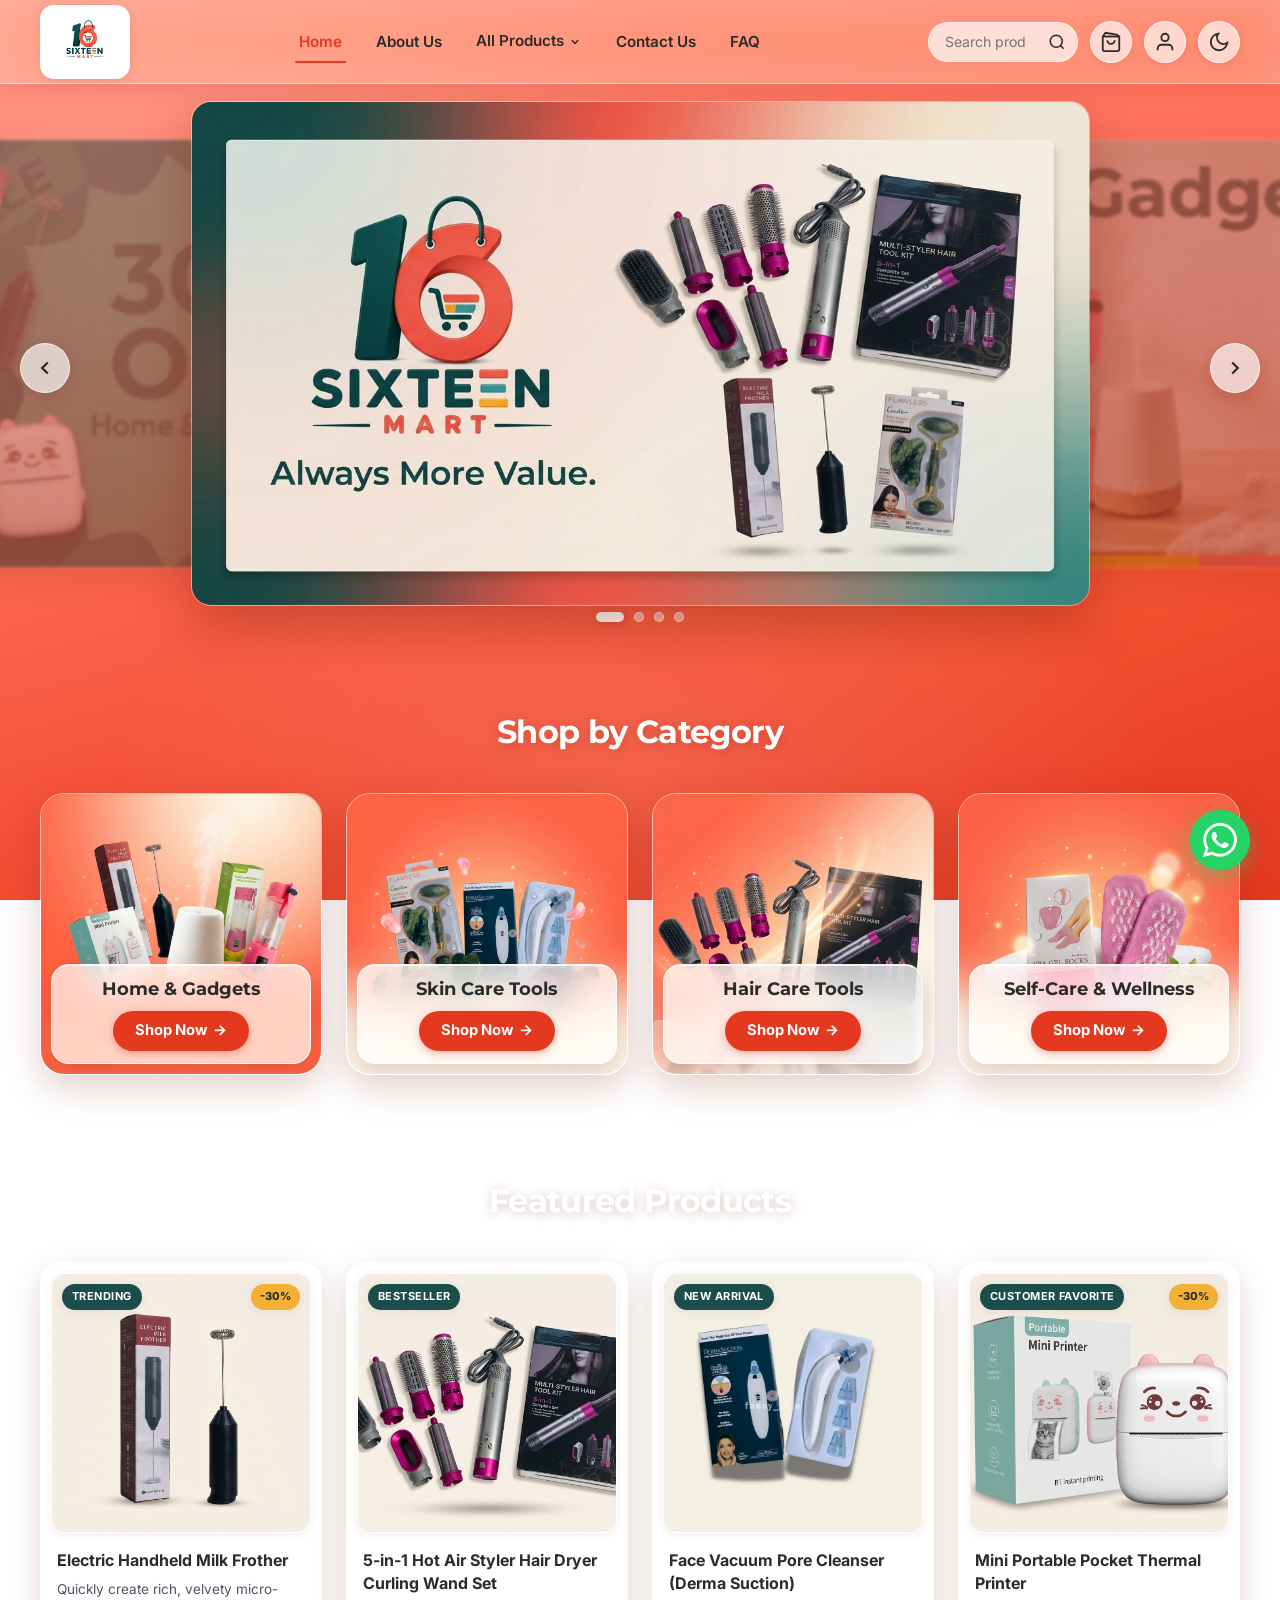
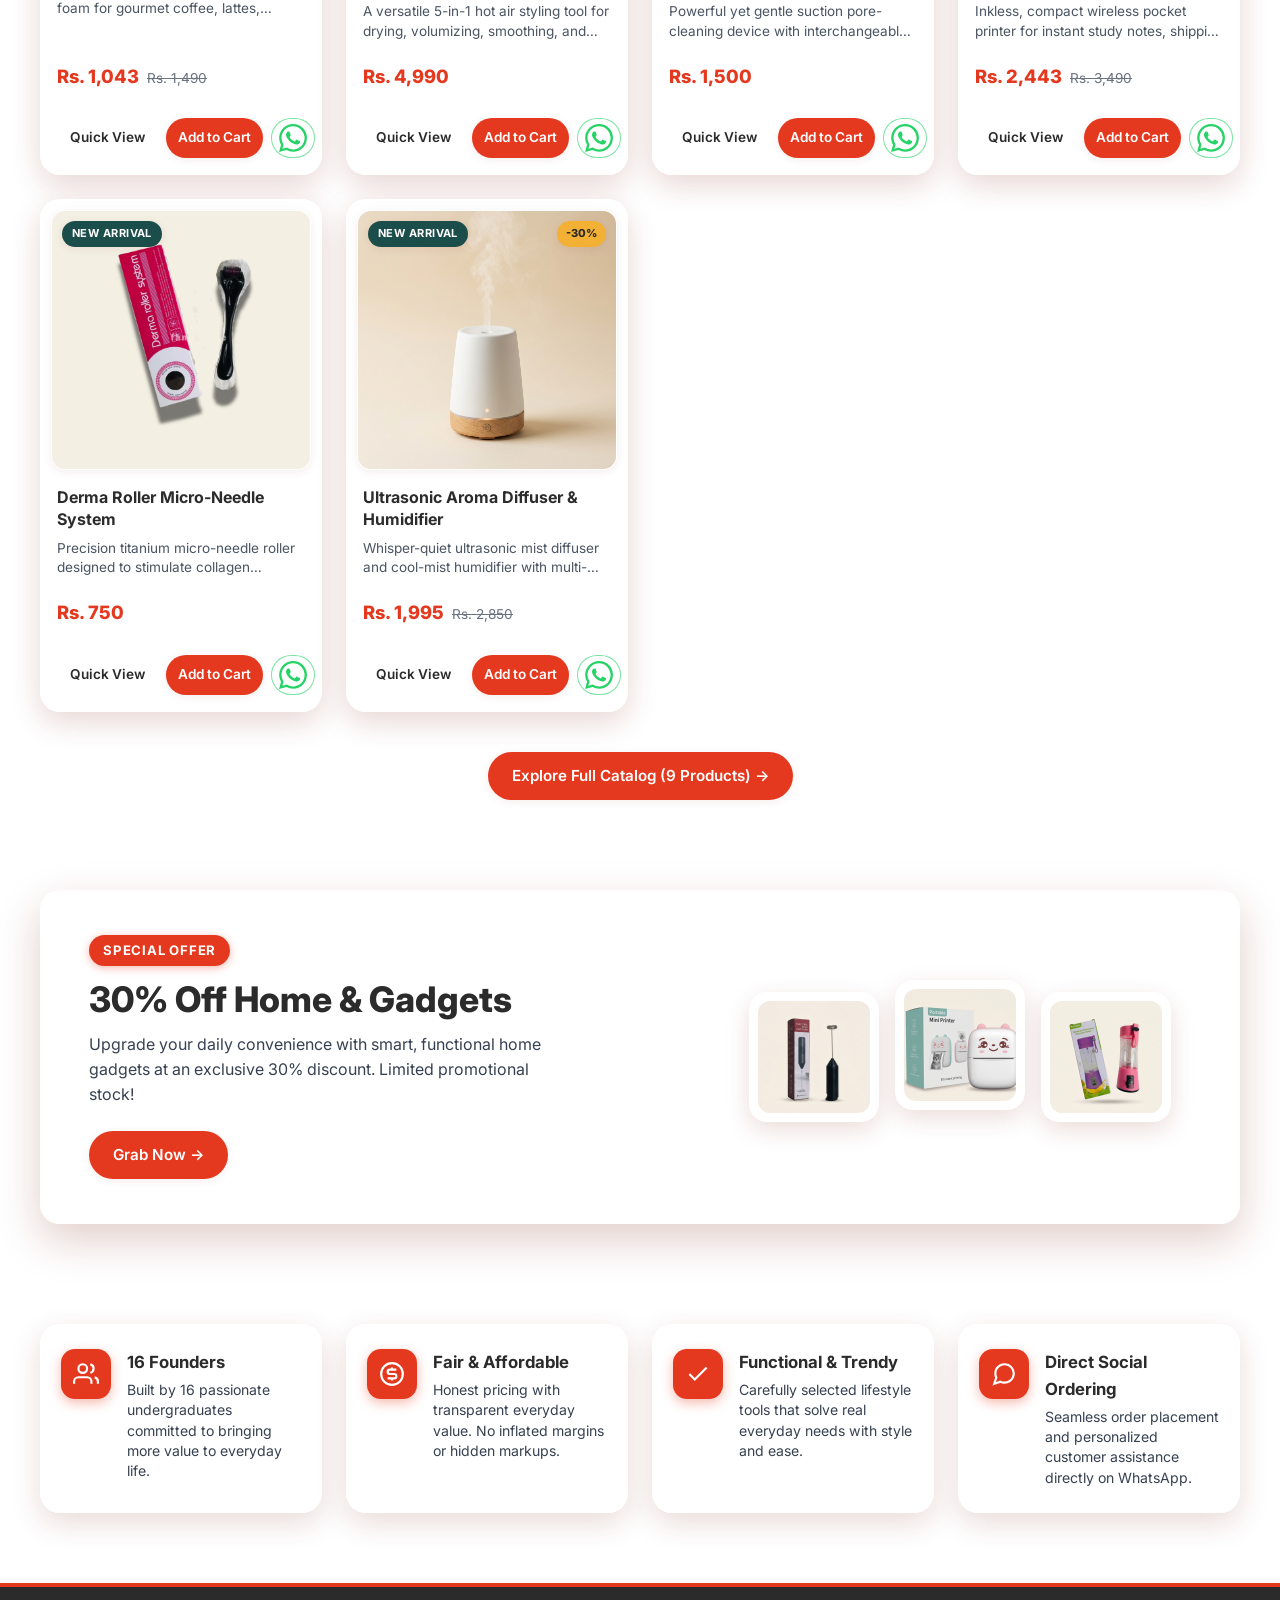
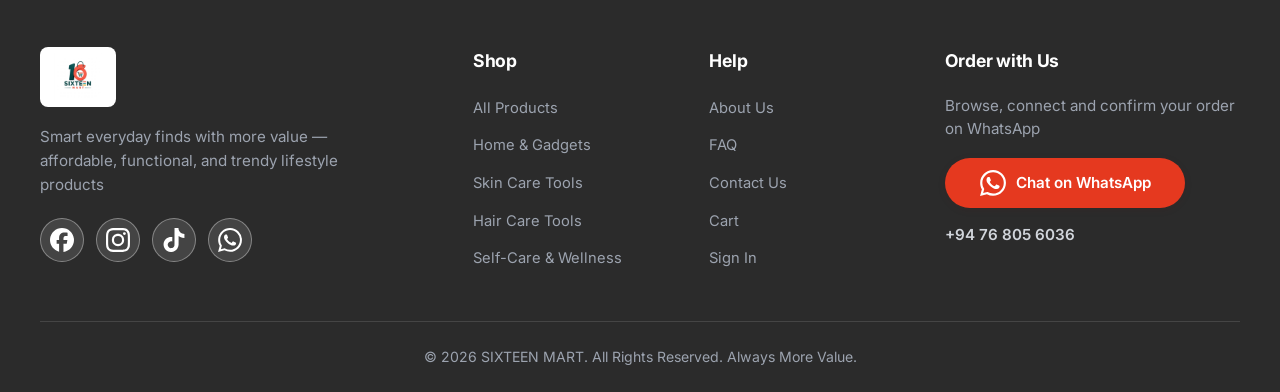
==== commit 3ae57eeb: "Visual revision pass: orange-dominant theme, frosted glassmorphism, 1:1 category cards, official bra" ====
--- a/index.html
+++ b/index.html
@@ -63,25 +63,25 @@
             <div class="category-icon-strip">
                 <a href="home-gadgets.html" class="category-strip-item" id="home-catstrip-home-gadgets" data-track="category_click" data-category="home-gadgets">
                     <div class="category-strip-circle">
-                        <svg viewBox="0 0 24 24" width="28" height="28" fill="none" stroke="currentColor" stroke-width="2"><path d="M3 9l9-7 9 7v11a2 2 0 01-2 2H5a2 2 0 01-2-2z"/><polyline points="9 22 9 12 15 12 15 22"/></svg>
+                        <img src="images/home&gadget.jpg" alt="Home &amp; Gadgets" width="72" height="72" loading="lazy" />
                     </div>
                     <span class="category-strip-label">Home &amp; Gadgets</span>
                 </a>
                 <a href="skin-care-tools.html" class="category-strip-item" id="home-catstrip-skin-care-tools" data-track="category_click" data-category="skin-care-tools">
                     <div class="category-strip-circle">
-                        <svg viewBox="0 0 24 24" width="28" height="28" fill="none" stroke="currentColor" stroke-width="2"><circle cx="12" cy="12" r="10"/><path d="M8 14s1.5 2 4 2 4-2 4-2"/><line x1="9" y1="9" x2="9.01" y2="9"/><line x1="15" y1="9" x2="15.01" y2="9"/></svg>
+                        <img src="images/skincare.jpg" alt="Skin Care Tools" width="72" height="72" loading="lazy" />
                     </div>
                     <span class="category-strip-label">Skin Care Tools</span>
                 </a>
                 <a href="hair-care-tools.html" class="category-strip-item" id="home-catstrip-hair-care-tools" data-track="category_click" data-category="hair-care-tools">
                     <div class="category-strip-circle">
-                        <svg viewBox="0 0 24 24" width="28" height="28" fill="none" stroke="currentColor" stroke-width="2"><path d="M12 2v20M17 5H9.5a3.5 3.5 0 000 7h5a3.5 3.5 0 010 7H6"/></svg>
+                        <img src="images/Hair_care.jpg" alt="Hair Care Tools" width="72" height="72" loading="lazy" />
                     </div>
                     <span class="category-strip-label">Hair Care Tools</span>
                 </a>
                 <a href="self-care-wellness.html" class="category-strip-item" id="home-catstrip-self-care-wellness" data-track="category_click" data-category="self-care-wellness">
                     <div class="category-strip-circle">
-                        <svg viewBox="0 0 24 24" width="28" height="28" fill="none" stroke="currentColor" stroke-width="2"><path d="M20.84 4.61a5.5 5.5 0 00-7.78 0L12 5.67l-1.06-1.06a5.5 5.5 0 00-7.78 7.78l1.06 1.06L12 21.23l7.78-7.78 1.06-1.06a5.5 5.5 0 000-7.78z"/></svg>
+                        <img src="images/selfcare.jpg" alt="Self-Care &amp; Wellness" width="72" height="72" loading="lazy" />
                     </div>
                     <span class="category-strip-label">Self-Care &amp; Wellness</span>
                 </a>
@@ -102,39 +102,31 @@
                 </div>
                 <div class="category-cards-grid">
                     <a href="home-gadgets.html" class="category-card" id="home-cat-home-gadgets" data-track="category_click" data-category="home-gadgets">
-                        <div class="category-card-media">
-                            <img src="images/milk-frother-1.jpg" alt="Home &amp; Gadgets" class="category-card-img" width="300" height="225" loading="lazy" />
-                        </div>
-                        <div class="category-card-info">
+                        <img class="category-card-img" src="images/home&gadget.jpg" alt="Home &amp; Gadgets" width="400" height="400" loading="lazy" />
+                        <div class="category-card-glass glass">
                             <h3 class="category-card-title">Home &amp; Gadgets</h3>
-                            <span class="category-card-cta">Shop now &rarr;</span>
+                            <span class="category-card-cta">Shop Now</span>
                         </div>
                     </a>
                     <a href="skin-care-tools.html" class="category-card" id="home-cat-skin-care-tools" data-track="category_click" data-category="skin-care-tools">
-                        <div class="category-card-media">
-                            <img src="images/jade-roller-1.jpg" alt="Skin Care Tools" class="category-card-img" width="300" height="225" loading="lazy" />
-                        </div>
-                        <div class="category-card-info">
+                        <img class="category-card-img" src="images/skincare.jpg" alt="Skin Care Tools" width="400" height="400" loading="lazy" />
+                        <div class="category-card-glass glass">
                             <h3 class="category-card-title">Skin Care Tools</h3>
-                            <span class="category-card-cta">Shop now &rarr;</span>
+                            <span class="category-card-cta">Shop Now</span>
                         </div>
                     </a>
                     <a href="hair-care-tools.html" class="category-card" id="home-cat-hair-care-tools" data-track="category_click" data-category="hair-care-tools">
-                        <div class="category-card-media">
-                            <img src="images/hot-air-styler-1.jpg" alt="Hair Care Tools" class="category-card-img" width="300" height="225" loading="lazy" />
-                        </div>
-                        <div class="category-card-info">
+                        <img class="category-card-img" src="images/Hair_care.jpg" alt="Hair Care Tools" width="400" height="400" loading="lazy" />
+                        <div class="category-card-glass glass">
                             <h3 class="category-card-title">Hair Care Tools</h3>
-                            <span class="category-card-cta">Shop now &rarr;</span>
+                            <span class="category-card-cta">Shop Now</span>
                         </div>
                     </a>
                     <a href="self-care-wellness.html" class="category-card" id="home-cat-self-care-wellness" data-track="category_click" data-category="self-care-wellness">
-                        <div class="category-card-media">
-                            <img src="images/spa-socks-1.jpg" alt="Self-Care &amp; Wellness" class="category-card-img" width="300" height="225" loading="lazy" />
-                        </div>
-                        <div class="category-card-info">
+                        <img class="category-card-img" src="images/selfcare.jpg" alt="Self-Care &amp; Wellness" width="400" height="400" loading="lazy" />
+                        <div class="category-card-glass glass">
                             <h3 class="category-card-title">Self-Care &amp; Wellness</h3>
-                            <span class="category-card-cta">Shop now &rarr;</span>
+                            <span class="category-card-cta">Shop Now</span>
                         </div>
                     </a>
                 </div>
@@ -178,7 +170,6 @@
                         <div class="offer-product-thumb">
                             <img src="images/juice-blender-1.jpg" alt="Juice Blender" width="120" height="120" loading="lazy" />
                         </div>
-                        <div class="offer-circle-badge" id="offer-banner-badge">30% OFF</div>
                     </div>
                 </div>
             </div>
--- a/css/base.css
+++ b/css/base.css
@@ -1,10 +1,13 @@
 /**
  * SIXTEEN MART — Base Styles, CSS Variables & Design System
  * Primary Coral Orange: #FF6F59 (from brand guideline)
+ * ORANGE-DOMINANT: gradient background, frosted glass surfaces
  */
 :root {
-  /* Brand Palette */
+  /* Brand Palette (from brand guideline) */
   --brand-orange: #FF6F59;
+  --brand-orange-light: #FF8F7C;
+  --brand-orange-deep: #E5391F;
   --brand-orange-dark: #D84C35;
   --brand-orange-soft: #FFF0ED;
   --brand-teal: #1B4D4A;
@@ -12,8 +15,8 @@
   --brand-charcoal: #2B2B2B;
   --brand-mustard: #F2B134;
 
-  /* Theme: Light (Default) */
-  --bg: #FFFFFF;
+  /* Theme: Light (Default) — Orange-dominant */
+  --bg: #FF6F59;
   --surface: #FFFFFF;
   --surface-subtle: #F8F9FA;
   --surface-card: #FFFFFF;
@@ -23,16 +26,22 @@
   --border: #E5E7EB;
   --border-light: #F3F4F6;
 
+  /* Page gradient — the main background */
+  --page-gradient: linear-gradient(165deg, #FF8F7C 0%, #FF6F59 38%, #F2492F 75%, #E5391F 100%);
+
   /* Glassmorphism */
-  --glass-bg: rgba(255, 255, 255, 0.85);
-  --glass-border: rgba(255, 255, 255, 0.6);
-  --glass-blur: blur(14px) saturate(160%);
+  --glass-bg: rgba(255, 255, 255, 0.22);
+  --glass-bg-card: rgba(255, 255, 255, 0.62);
+  --glass-bg-panel: rgba(255, 248, 240, 0.88);
+  --glass-border: rgba(255, 255, 255, 0.55);
+  --glass-blur: 18px;
+  --glass-shadow: 0 10px 34px rgba(120, 30, 10, 0.20), inset 0 1px 0 rgba(255, 255, 255, 0.6);
 
   /* Shadows */
-  --shadow-sm: 0 2px 8px rgba(0, 0, 0, 0.04);
-  --shadow-md: 0 4px 20px rgba(0, 0, 0, 0.07);
-  --shadow-lg: 0 10px 30px rgba(0, 0, 0, 0.12);
-  --shadow-orange: 0 6px 20px rgba(255, 111, 89, 0.28);
+  --shadow-sm: 0 2px 8px rgba(120, 30, 10, 0.08);
+  --shadow-md: 0 4px 20px rgba(120, 30, 10, 0.14);
+  --shadow-lg: 0 10px 30px rgba(120, 30, 10, 0.22);
+  --shadow-orange: 0 6px 20px rgba(255, 111, 89, 0.35);
 
   /* Layout & Sizing */
   --nav-height: 84px;
@@ -43,6 +52,14 @@
   --radius-lg: 20px;
   --radius-pill: 9999px;
 
+  /* WhatsApp Icon Sizes */
+  --wa-icon-card: 28px;
+  --wa-icon-card-mobile: 26px;
+  --wa-icon-modal: 24px;
+  --wa-icon-floating: 34px;
+  --wa-icon-tab: 28px;
+  --wa-icon-footer: 26px;
+
   /* Transitions */
   --transition-fast: 150ms ease;
   --transition-base: 220ms ease;
@@ -50,20 +67,25 @@
 }
 
 [data-theme="dark"] {
-  --bg: #121316;
-  --surface: #1B1D22;
-  --surface-subtle: #23262D;
-  --surface-card: #1E2128;
+  --bg: #1E1411;
+  --surface: #2B1A14;
+  --surface-subtle: #331E16;
+  --surface-card: #2B1A14;
   --text: #F3F4F6;
   --text-muted: #9CA3AF;
-  --text-inverse: #121316;
-  --border: #2D313A;
-  --border-light: #23262D;
-
-  --brand-orange-soft: rgba(255, 111, 89, 0.15);
-
-  --glass-bg: rgba(27, 29, 34, 0.88);
-  --glass-border: rgba(255, 255, 255, 0.08);
+  --text-inverse: #1E1411;
+  --border: #4A2E22;
+  --border-light: #3D2419;
+
+  --brand-orange-soft: rgba(255, 111, 89, 0.18);
+
+  --page-gradient: linear-gradient(165deg, #2B1A14 0%, #1E1411 50%, #1A0F0B 100%);
+
+  --glass-bg: rgba(255, 255, 255, 0.07);
+  --glass-bg-card: rgba(255, 255, 255, 0.10);
+  --glass-bg-panel: rgba(43, 26, 20, 0.92);
+  --glass-border: rgba(255, 255, 255, 0.10);
+  --glass-shadow: 0 10px 34px rgba(0, 0, 0, 0.45), inset 0 1px 0 rgba(255, 255, 255, 0.06);
 
   --shadow-sm: 0 2px 8px rgba(0, 0, 0, 0.35);
   --shadow-md: 0 4px 20px rgba(0, 0, 0, 0.5);
@@ -86,18 +108,35 @@
 
 body {
   font-family: 'Inter', -apple-system, BlinkMacSystemFont, 'Segoe UI', Roboto, Helvetica, Arial, sans-serif;
-  background-color: var(--bg);
+  background: var(--page-gradient);
+  background-attachment: fixed;
   color: var(--text);
   line-height: 1.6;
   min-height: 100vh;
   display: flex;
   flex-direction: column;
-  transition: background-color var(--transition-base), color var(--transition-base);
+  transition: background var(--transition-base), color var(--transition-base);
   overflow-x: hidden;
+  position: relative;
+}
+
+/* Decorative radial glows behind glass surfaces */
+body::before {
+  content: '';
+  position: fixed;
+  inset: 0;
+  pointer-events: none;
+  z-index: 0;
+  background:
+    radial-gradient(ellipse 60% 50% at 15% 25%, rgba(255, 248, 240, 0.16) 0%, transparent 70%),
+    radial-gradient(ellipse 50% 40% at 80% 60%, rgba(242, 177, 52, 0.12) 0%, transparent 65%),
+    radial-gradient(ellipse 70% 45% at 50% 85%, rgba(255, 248, 240, 0.14) 0%, transparent 60%);
 }
 
 main {
   flex: 1 0 auto;
+  position: relative;
+  z-index: 1;
 }
 
 img, picture, svg, video {
@@ -130,11 +169,54 @@
 
 /* Accessible tap target & focus */
 :focus-visible {
-  outline: 2px solid var(--brand-orange);
+  outline: 3px solid rgba(255, 255, 255, 0.8);
   outline-offset: 3px;
 }
 
-/* Button Component Styles */
+/* ==========================================================
+   REUSABLE GLASS CLASS
+   ========================================================== */
+.glass {
+  background: var(--glass-bg);
+  -webkit-backdrop-filter: blur(var(--glass-blur)) saturate(170%);
+  backdrop-filter: blur(var(--glass-blur)) saturate(170%);
+  border: 1px solid var(--glass-border);
+  box-shadow: var(--glass-shadow);
+}
+
+.glass-card {
+  background: var(--glass-bg-card);
+  -webkit-backdrop-filter: blur(16px) saturate(170%);
+  backdrop-filter: blur(16px) saturate(170%);
+  border: 1px solid var(--glass-border);
+  box-shadow: var(--glass-shadow);
+  border-radius: var(--radius-lg);
+}
+
+.glass-panel {
+  background: var(--glass-bg-panel);
+  -webkit-backdrop-filter: blur(20px) saturate(160%);
+  backdrop-filter: blur(20px) saturate(160%);
+  border: 1px solid var(--glass-border);
+  box-shadow: var(--glass-shadow);
+  border-radius: var(--radius-lg);
+}
+
+@supports not ((backdrop-filter: blur(1px)) or (-webkit-backdrop-filter: blur(1px))) {
+  .glass { background: rgba(255, 248, 240, 0.92); }
+  .glass-card { background: rgba(255, 248, 240, 0.95); }
+  .glass-panel { background: rgba(255, 248, 240, 0.96); }
+}
+
+@media (prefers-reduced-transparency: reduce) {
+  .glass { background: rgba(255, 248, 240, 0.95); }
+  .glass-card { background: rgba(255, 248, 240, 0.97); }
+  .glass-panel { background: rgba(255, 248, 240, 0.98); }
+}
+
+/* ==========================================================
+   BUTTON COMPONENT STYLES
+   ========================================================== */
 .btn {
   display: inline-flex;
   align-items: center;
@@ -151,14 +233,14 @@
 }
 
 .btn-primary {
-  background-color: var(--brand-orange);
+  background-color: var(--brand-orange-deep);
   color: #FFFFFF !important;
   box-shadow: var(--shadow-sm);
 }
 
 .btn-primary:hover {
-  background-color: var(--brand-orange-dark);
-  transform: translateY(-1px);
+  background-color: #C8301A;
+  transform: translateY(-2px);
   box-shadow: var(--shadow-orange);
 }
 
@@ -170,11 +252,13 @@
 
 .btn-secondary:hover {
   border-color: var(--brand-orange);
-  color: var(--brand-orange-dark);
+  color: var(--brand-orange-deep);
   background-color: var(--brand-orange-soft);
 }
 
-/* Utility Containers */
+/* ==========================================================
+   UTILITY CONTAINERS
+   ========================================================== */
 .container {
   width: 100%;
   max-width: var(--max-width);
@@ -196,12 +280,15 @@
   margin-bottom: 36px;
 }
 
+/* Section titles on the orange background: white, bold */
 .section-title {
+  font-family: 'Montserrat', 'Inter', sans-serif;
   font-size: 2rem;
   font-weight: 700;
-  color: var(--text);
+  color: #FFFFFF;
   letter-spacing: -0.02em;
   margin-bottom: 8px;
+  text-shadow: 0 2px 12px rgba(120, 30, 10, 0.25);
 }
 
 @media (max-width: 768px) {
--- a/css/layout.css
+++ b/css/layout.css
@@ -1,6 +1,7 @@
 /**
  * SIXTEEN MART — Layout Styles
  * Sticky Glass Header, Desktop & Mobile Navigation, Drawer, Footer, and Floating Mobile Tab Bar
+ * Visually updated for orange-dominant storefront with true frosted glassmorphism.
  */
 
 /* ==========================================================
@@ -13,17 +14,33 @@
   right: 0;
   z-index: 500;
   height: var(--nav-height);
-  background: var(--glass-bg);
-  -webkit-backdrop-filter: var(--glass-blur);
-  backdrop-filter: var(--glass-blur);
-  border-bottom: 1px solid var(--glass-border);
-  box-shadow: var(--shadow-sm);
-  transition: background-color var(--transition-base), height var(--transition-base);
-}
-
-@supports not (backdrop-filter: blur(1px)) {
+  background: rgba(255, 255, 255, 0.28);
+  -webkit-backdrop-filter: blur(20px) saturate(180%);
+  backdrop-filter: blur(20px) saturate(180%);
+  border-bottom: 1px solid rgba(255, 255, 255, 0.55);
+  box-shadow: 0 4px 20px rgba(120, 30, 10, 0.12);
+  transition: background-color var(--transition-base), height var(--transition-base), box-shadow var(--transition-base);
+}
+
+/* Scrolled state strengthens glass opacity */
+.site-header-navbar.scrolled {
+  background: rgba(255, 255, 255, 0.42);
+  box-shadow: 0 8px 30px rgba(120, 30, 10, 0.18);
+}
+
+[data-theme="dark"] .site-header-navbar {
+  background: rgba(30, 20, 17, 0.70);
+  border-bottom: 1px solid rgba(255, 255, 255, 0.08);
+  box-shadow: 0 4px 20px rgba(0, 0, 0, 0.4);
+}
+
+[data-theme="dark"] .site-header-navbar.scrolled {
+  background: rgba(30, 20, 17, 0.88);
+}
+
+@supports not ((backdrop-filter: blur(1px)) or (-webkit-backdrop-filter: blur(1px))) {
   .site-header-navbar {
-    background: var(--surface);
+    background: rgba(255, 248, 240, 0.95);
   }
 }
 
@@ -38,7 +55,7 @@
   gap: 20px;
 }
 
-/* Logo Styling */
+/* Logo Styling — rounded white chip so it is clear on the glass */
 .navbar-logo-link {
   display: flex;
   align-items: center;
@@ -51,7 +68,10 @@
   align-items: center;
   justify-content: center;
   height: calc(var(--nav-height) - 10px);
-  border-radius: var(--radius-sm);
+  background: #FFFFFF;
+  padding: 4px 12px;
+  border-radius: var(--radius-md);
+  box-shadow: 0 2px 10px rgba(120, 30, 10, 0.12);
   transition: all var(--transition-fast);
 }
 
@@ -61,18 +81,6 @@
   object-fit: contain;
 }
 
-/* Light mode logo blend */
-[data-theme="light"] .navbar-logo-img {
-  mix-blend-mode: multiply;
-}
-
-/* Dark mode logo chip */
-[data-theme="dark"] .logo-chip {
-  background: #FFFFFF;
-  padding: 4px 10px;
-  box-shadow: 0 2px 6px rgba(0, 0, 0, 0.4);
-}
-
 /* ==========================================================
    DESKTOP NAVIGATION
    ========================================================== */
@@ -88,17 +96,21 @@
 }
 
 .nav-link {
-  font-weight: 500;
+  font-weight: 600;
   font-size: 0.95rem;
-  color: var(--text);
+  color: var(--brand-charcoal);
   padding: 8px 4px;
   position: relative;
   transition: color var(--transition-fast);
 }
 
+[data-theme="dark"] .nav-link {
+  color: #F3F4F6;
+}
+
 .nav-link:hover,
 .nav-link.active {
-  color: var(--brand-orange);
+  color: var(--brand-orange-deep);
 }
 
 .nav-link.active::after {
@@ -107,8 +119,8 @@
   bottom: -4px;
   left: 0;
   right: 0;
-  height: 2.5px;
-  background-color: var(--brand-orange);
+  height: 2px;
+  background-color: var(--brand-orange-deep);
   border-radius: 2px;
 }
 
@@ -127,11 +139,13 @@
   position: absolute;
   top: 100%;
   left: 0;
-  min-width: 220px;
-  background: var(--surface);
-  border: 1px solid var(--border);
+  min-width: 230px;
+  background: rgba(255, 248, 240, 0.95);
+  -webkit-backdrop-filter: blur(18px) saturate(170%);
+  backdrop-filter: blur(18px) saturate(170%);
+  border: 1px solid rgba(255, 255, 255, 0.6);
   border-radius: var(--radius-md);
-  box-shadow: var(--shadow-lg);
+  box-shadow: 0 10px 30px rgba(120, 30, 10, 0.20);
   padding: 8px 0;
   opacity: 0;
   visibility: hidden;
@@ -140,6 +154,12 @@
   z-index: 600;
 }
 
+[data-theme="dark"] .nav-dropdown-menu {
+  background: rgba(43, 26, 20, 0.95);
+  border-color: rgba(255, 255, 255, 0.1);
+  box-shadow: 0 10px 30px rgba(0, 0, 0, 0.5);
+}
+
 .nav-dropdown-item:hover .nav-dropdown-menu,
 .nav-dropdown-item:focus-within .nav-dropdown-menu {
   opacity: 1;
@@ -149,17 +169,21 @@
 
 .dropdown-link {
   display: block;
-  padding: 10px 18px;
-  font-size: 0.9rem;
-  font-weight: 500;
-  color: var(--text);
+  padding: 10px 20px;
+  font-size: 0.92rem;
+  font-weight: 600;
+  color: var(--brand-charcoal);
   transition: background-color var(--transition-fast), color var(--transition-fast);
+}
+
+[data-theme="dark"] .dropdown-link {
+  color: #F3F4F6;
 }
 
 .dropdown-link:hover,
 .dropdown-link:focus {
   background-color: var(--brand-orange-soft);
-  color: var(--brand-orange-dark);
+  color: var(--brand-orange-deep);
 }
 
 /* Desktop Actions: [Search] [Cart] [Sign In] [Theme] */
@@ -182,19 +206,26 @@
 .nav-search-input {
   width: 150px;
   height: 40px;
-  background: var(--surface-subtle);
-  border: 1px solid var(--border);
+  background: rgba(255, 255, 255, 0.7);
+  border: 1px solid rgba(255, 255, 255, 0.7);
   border-radius: var(--radius-pill);
   padding: 0 38px 0 16px;
   font-size: 0.88rem;
-  transition: width var(--transition-base), border-color var(--transition-base), box-shadow var(--transition-base);
+  color: var(--brand-charcoal);
+  transition: width var(--transition-base), border-color var(--transition-base), box-shadow var(--transition-base), background-color var(--transition-base);
+}
+
+[data-theme="dark"] .nav-search-input {
+  background: rgba(255, 255, 255, 0.1);
+  border-color: rgba(255, 255, 255, 0.15);
+  color: #F3F4F6;
 }
 
 .nav-search-input:focus {
   width: 220px;
-  border-color: var(--brand-orange);
-  background: var(--surface);
-  box-shadow: 0 0 0 3px rgba(255, 111, 89, 0.15);
+  border-color: var(--brand-orange-deep);
+  background: #FFFFFF;
+  box-shadow: 0 0 0 3px rgba(229, 57, 31, 0.2);
 }
 
 .search-submit-btn {
@@ -203,11 +234,11 @@
   display: flex;
   align-items: center;
   justify-content: center;
-  color: var(--text-muted);
+  color: var(--brand-charcoal);
 }
 
 .search-submit-btn:hover {
-  color: var(--brand-orange);
+  color: var(--brand-orange-deep);
 }
 
 .navbar-icon-btn {
@@ -218,17 +249,25 @@
   width: 42px;
   height: 42px;
   border-radius: 50%;
-  background: var(--surface-subtle);
-  color: var(--text);
-  border: 1px solid var(--border);
+  background: rgba(255, 255, 255, 0.65);
+  color: var(--brand-charcoal);
+  border: 1px solid rgba(255, 255, 255, 0.7);
+  box-shadow: 0 2px 6px rgba(120, 30, 10, 0.08);
   transition: all var(--transition-fast);
+}
+
+[data-theme="dark"] .navbar-icon-btn {
+  background: rgba(255, 255, 255, 0.1);
+  color: #F3F4F6;
+  border-color: rgba(255, 255, 255, 0.15);
 }
 
 .navbar-icon-btn:hover,
 .navbar-icon-btn.active {
   background: var(--brand-orange-soft);
-  color: var(--brand-orange);
-  border-color: var(--brand-orange);
+  color: var(--brand-orange-deep);
+  border-color: var(--brand-orange-deep);
+  transform: translateY(-1px);
 }
 
 /* Cart badge count */
@@ -240,14 +279,14 @@
   height: 20px;
   padding: 0 5px;
   border-radius: var(--radius-pill);
-  background-color: var(--brand-orange);
+  background-color: var(--brand-orange-deep);
   color: #FFFFFF;
   font-size: 11px;
   font-weight: 700;
   display: inline-flex;
   align-items: center;
   justify-content: center;
-  box-shadow: 0 2px 5px rgba(255, 111, 89, 0.4);
+  box-shadow: 0 2px 6px rgba(229, 57, 31, 0.5);
 }
 
 .badge-bump {
@@ -381,7 +420,7 @@
 }
 
 .drawer-close-btn:hover {
-  color: var(--brand-orange);
+  color: var(--brand-orange-deep);
 }
 
 .drawer-search-form {
@@ -399,7 +438,7 @@
 }
 
 .drawer-search-input:focus {
-  border-color: var(--brand-orange);
+  border-color: var(--brand-orange-deep);
   background: var(--surface);
 }
 
@@ -421,7 +460,7 @@
 
 .drawer-link.active,
 .drawer-link:hover {
-  color: var(--brand-orange);
+  color: var(--brand-orange-deep);
 }
 
 .drawer-accordion-btn {
@@ -437,7 +476,7 @@
 }
 
 .drawer-accordion-btn.active {
-  color: var(--brand-orange);
+  color: var(--brand-orange-deep);
 }
 
 .drawer-sublinks-list {
@@ -461,11 +500,12 @@
 }
 
 .drawer-sublink:hover {
-  color: var(--brand-orange);
+  color: var(--brand-orange-deep);
 }
 
 /* ==========================================================
    MOBILE FLOATING BOTTOM TAB BAR (<= 900px only)
+   Frosted glass treatment floating over orange background
    ========================================================== */
 .mobile-bottom-tab-bar {
   display: none;
@@ -474,13 +514,19 @@
   left: 0;
   right: 0;
   z-index: 850;
-  background: var(--glass-bg);
-  -webkit-backdrop-filter: var(--glass-blur);
-  backdrop-filter: var(--glass-blur);
-  border-top: 1px solid var(--glass-border);
-  box-shadow: 0 -4px 16px rgba(0, 0, 0, 0.08);
+  background: rgba(255, 248, 240, 0.92);
+  -webkit-backdrop-filter: blur(18px) saturate(170%);
+  backdrop-filter: blur(18px) saturate(170%);
+  border-top: 1px solid rgba(255, 255, 255, 0.6);
+  box-shadow: 0 -4px 20px rgba(120, 30, 10, 0.15);
   padding: 6px 12px;
   padding-bottom: max(6px, env(safe-area-inset-bottom));
+}
+
+[data-theme="dark"] .mobile-bottom-tab-bar {
+  background: rgba(43, 26, 20, 0.92);
+  border-top: 1px solid rgba(255, 255, 255, 0.08);
+  box-shadow: 0 -4px 20px rgba(0, 0, 0, 0.5);
 }
 
 @media (max-width: 900px) {
@@ -502,22 +548,26 @@
   flex-direction: column;
   align-items: center;
   gap: 3px;
-  color: var(--text-muted);
+  color: var(--brand-charcoal);
   font-size: 11px;
-  font-weight: 500;
+  font-weight: 600;
   padding: 6px 12px;
   min-width: 60px;
   border-radius: var(--radius-sm);
   transition: all var(--transition-fast);
 }
 
+[data-theme="dark"] .bottom-tab-btn {
+  color: #9CA3AF;
+}
+
 .bottom-tab-btn span {
   line-height: 1;
 }
 
 .bottom-tab-btn:hover,
 .bottom-tab-btn.active {
-  color: var(--brand-orange);
+  color: var(--brand-orange-deep);
 }
 
 .bottom-tab-btn.active span {
@@ -536,29 +586,43 @@
   right: -8px;
 }
 
+/* WhatsApp icon in mobile bottom tab bar */
+.bottom-tab-btn .icon-tab-wa {
+  width: var(--wa-icon-tab);
+  height: var(--wa-icon-tab);
+  display: block;
+}
+
 /* ==========================================================
    DESKTOP FLOATING WHATSAPP BUTTON
+   Button 60px, glyph 34px
    ========================================================== */
 .floating-whatsapp-btn {
   position: fixed;
   bottom: 30px;
   right: 30px;
   z-index: 700;
-  width: 58px;
-  height: 58px;
+  width: 60px;
+  height: 60px;
   border-radius: 50%;
   background-color: #25D366;
   color: #FFFFFF;
   display: flex;
   align-items: center;
   justify-content: center;
-  box-shadow: 0 6px 20px rgba(37, 211, 102, 0.4);
+  box-shadow: 0 6px 20px rgba(37, 211, 102, 0.45);
   transition: transform var(--transition-fast), box-shadow var(--transition-fast);
+}
+
+.floating-whatsapp-btn svg {
+  width: var(--wa-icon-floating);
+  height: var(--wa-icon-floating);
+  display: block;
 }
 
 .floating-whatsapp-btn:hover {
   transform: scale(1.08) translateY(-2px);
-  box-shadow: 0 8px 24px rgba(37, 211, 102, 0.55);
+  box-shadow: 0 8px 26px rgba(37, 211, 102, 0.6);
 }
 
 @media (max-width: 900px) {
@@ -568,18 +632,20 @@
 }
 
 /* ==========================================================
-   FOOTER (Dark Charcoal with Top Orange Line)
+   FOOTER (Charcoal Ink #2B2B2B with Top Orange Line)
+   Strong contrast ending on the page
    ========================================================== */
 .site-main-footer {
-  background-color: #1B1D22;
+  background-color: var(--brand-charcoal);
   color: #E5E7EB;
   position: relative;
   margin-top: auto;
+  z-index: 10;
 }
 
 .footer-top-orange-line {
   height: 3.5px;
-  background-color: var(--brand-orange);
+  background-color: var(--brand-orange-deep);
   width: 100%;
 }
 
@@ -633,6 +699,7 @@
   max-width: 340px;
 }
 
+/* Footer Social Icons: 44px circular glass buttons with 24px white glyph */
 .footer-social-links {
   display: flex;
   align-items: center;
@@ -643,19 +710,26 @@
   display: inline-flex;
   align-items: center;
   justify-content: center;
-  width: 40px;
-  height: 40px;
+  width: 44px;
+  height: 44px;
   border-radius: 50%;
-  border: 1px solid #374151;
-  color: #D1D5DB;
-  background: rgba(255, 255, 255, 0.05);
+  border: 1px solid rgba(255, 255, 255, 0.35);
+  color: #FFFFFF;
+  background: rgba(255, 255, 255, 0.12);
   transition: all var(--transition-fast);
 }
 
+.social-circle-btn svg,
+.social-circle-btn .social-icon-img {
+  width: 24px;
+  height: 24px;
+  display: block;
+}
+
 .social-circle-btn:hover {
-  border-color: var(--brand-orange);
+  border-color: var(--brand-orange-deep);
   color: #FFFFFF;
-  background-color: var(--brand-orange);
+  background-color: var(--brand-orange-deep);
   transform: translateY(-2px);
 }
 
@@ -680,7 +754,7 @@
 }
 
 .footer-links-list a:hover {
-  color: var(--brand-orange);
+  color: var(--brand-orange-light);
   padding-left: 2px;
 }
 
@@ -695,6 +769,13 @@
   width: 100%;
   max-width: 240px;
   margin-bottom: 14px;
+  gap: 10px;
+}
+
+.footer-wa-btn svg {
+  width: var(--wa-icon-footer);
+  height: var(--wa-icon-footer);
+  display: block;
 }
 
 .footer-phone-link {
@@ -706,13 +787,13 @@
 }
 
 .footer-phone-link:hover {
-  color: var(--brand-orange);
+  color: var(--brand-orange-light);
 }
 
 .footer-bottom-bar {
-  border-top: 1px solid #2D313A;
+  border-top: 1px solid rgba(255, 255, 255, 0.12);
   padding-top: 24px;
   text-align: center;
   font-size: 0.88rem;
-  color: #6B7280;
-}
+  color: #9CA3AF;
+}
--- a/css/components.css
+++ b/css/components.css
@@ -1,17 +1,34 @@
 /**
  * SIXTEEN MART — Reusable Components Stylesheet
- * 4-Slide Coverflow Slider, Product Cards (Desktop & Mobile), Quick View Modal, Toasts, and Badges
+ * 4-Slide Coverflow Slider, Glass Product Cards, Quick View Modal, Toasts, Badges, and Mobile Category Strip
+ * Visually updated for orange-dominant storefront with true frosted glassmorphism.
  */
 
 /* ==========================================================
    COVERFLOW HERO SLIDER
+   Hero sits directly on orange background with radial ivory glow and soft drop shadow.
+   No "Shop Now" pill button. Full slide is clickable.
    ========================================================== */
 .hero-slider-section {
   position: relative;
   width: 100%;
   overflow: hidden;
-  padding: 24px 0 36px 0;
-  background: linear-gradient(180deg, var(--surface-subtle) 0%, var(--bg) 100%);
+  padding: 30px 0 44px 0;
+  background: transparent;
+}
+
+/* Radial ivory glow behind the hero slider */
+.hero-slider-section::before {
+  content: '';
+  position: absolute;
+  top: 50%;
+  left: 50%;
+  transform: translate(-50%, -50%);
+  width: 70%;
+  height: 80%;
+  background: radial-gradient(ellipse at center, rgba(255, 248, 240, 0.22) 0%, transparent 70%);
+  pointer-events: none;
+  z-index: 0;
 }
 
 .hero-coverflow-wrapper {
@@ -19,6 +36,7 @@
   max-width: 1400px;
   margin: 0 auto;
   padding: 0 16px;
+  z-index: 1;
 }
 
 .hero-slides-viewport {
@@ -59,11 +77,12 @@
   aspect-ratio: 16 / 9;
   border-radius: var(--radius-lg);
   overflow: hidden;
-  box-shadow: var(--shadow-lg);
+  box-shadow: 0 16px 40px rgba(120, 30, 10, 0.28);
   transition: transform 650ms cubic-bezier(0.2, 0.8, 0.2, 1),
               opacity 650ms cubic-bezier(0.2, 0.8, 0.2, 1),
               filter 650ms cubic-bezier(0.2, 0.8, 0.2, 1);
   will-change: transform, opacity;
+  border: 1px solid rgba(255, 255, 255, 0.4);
 }
 
 @media (max-width: 900px) {
@@ -79,6 +98,7 @@
   opacity: 1;
   z-index: 10;
   pointer-events: auto;
+  box-shadow: 0 20px 50px rgba(120, 30, 10, 0.35);
 }
 
 /* Previous Slide (peeking on left) */
@@ -88,7 +108,9 @@
   z-index: 5;
   cursor: pointer;
   filter: blur(2px);
-  border: 1px solid var(--glass-border);
+  -webkit-backdrop-filter: blur(8px);
+  backdrop-filter: blur(8px);
+  border: 1px solid rgba(255, 255, 255, 0.45);
 }
 
 /* Next Slide (peeking on right) */
@@ -98,7 +120,9 @@
   z-index: 5;
   cursor: pointer;
   filter: blur(2px);
-  border: 1px solid var(--glass-border);
+  -webkit-backdrop-filter: blur(8px);
+  backdrop-filter: blur(8px);
+  border: 1px solid rgba(255, 255, 255, 0.45);
 }
 
 @media (max-width: 768px) {
@@ -124,6 +148,7 @@
   display: block;
   width: 100%;
   height: 100%;
+  cursor: pointer;
 }
 
 .hero-slide-img {
@@ -142,63 +167,23 @@
 
 .hero-slide.slide-prev .hero-slide-overlay,
 .hero-slide.slide-next .hero-slide-overlay {
-  background: rgba(0, 0, 0, 0.25);
-}
-
-/* Shop Now Pill Button on Active Slide */
-.hero-shopnow-pill {
-  position: absolute;
-  right: 7%;
-  top: 50%;
-  transform: translateY(-50%);
-  background-color: var(--brand-orange);
-  color: #FFFFFF;
-  font-weight: 700;
-  font-size: 1rem;
-  padding: 12px 28px;
-  border-radius: var(--radius-pill);
-  box-shadow: 0 4px 18px rgba(0, 0, 0, 0.25);
-  transition: all var(--transition-fast);
-  z-index: 15;
-  display: inline-flex;
-  align-items: center;
-  gap: 6px;
-}
-
-.hero-slide.slide-active:hover .hero-shopnow-pill {
-  background-color: var(--brand-orange-dark);
-  transform: translateY(-50%) scale(1.05);
-}
-
-.hero-slide.slide-prev .hero-shopnow-pill,
-.hero-slide.slide-next .hero-shopnow-pill,
-.hero-slide.slide-hidden .hero-shopnow-pill {
-  display: none !important;
-}
-
-@media (max-width: 768px) {
-  .hero-shopnow-pill {
-    font-size: 0.85rem;
-    padding: 8px 18px;
-    right: 5%;
-    min-height: 44px;
-  }
-}
-
-/* Arrow Navigation */
+  background: rgba(0, 0, 0, 0.30);
+}
+
+/* Arrow Navigation: glass circles */
 .hero-nav-arrow {
   position: absolute;
   top: 50%;
   transform: translateY(-50%);
-  width: 48px;
-  height: 48px;
+  width: 50px;
+  height: 50px;
   border-radius: 50%;
-  background: var(--glass-bg);
-  -webkit-backdrop-filter: blur(10px);
-  backdrop-filter: blur(10px);
-  border: 1px solid var(--glass-border);
-  color: var(--text);
-  box-shadow: var(--shadow-md);
+  background: rgba(255, 255, 255, 0.65);
+  -webkit-backdrop-filter: blur(14px);
+  backdrop-filter: blur(14px);
+  border: 1px solid rgba(255, 255, 255, 0.7);
+  color: var(--brand-charcoal);
+  box-shadow: 0 4px 16px rgba(120, 30, 10, 0.18);
   display: flex;
   align-items: center;
   justify-content: center;
@@ -207,9 +192,9 @@
 }
 
 .hero-nav-arrow:hover {
-  background: var(--brand-orange);
+  background: var(--brand-orange-deep);
   color: #FFFFFF;
-  border-color: var(--brand-orange);
+  border-color: var(--brand-orange-deep);
   transform: translateY(-50%) scale(1.08);
 }
 
@@ -223,8 +208,8 @@
 
 @media (max-width: 768px) {
   .hero-nav-arrow {
-    width: 38px;
-    height: 38px;
+    width: 40px;
+    height: 40px;
   }
   .hero-arrow-prev { left: 8px; }
   .hero-arrow-next { right: 8px; }
@@ -244,13 +229,15 @@
   width: 10px;
   height: 10px;
   border-radius: 5px;
-  background: var(--border);
+  background: rgba(255, 255, 255, 0.5);
+  border: 1px solid rgba(255, 255, 255, 0.7);
   transition: all var(--transition-base);
 }
 
 .hero-dot.active {
   width: 28px;
-  background-color: var(--brand-orange);
+  background-color: #FFFFFF;
+  box-shadow: 0 2px 8px rgba(120, 30, 10, 0.3);
 }
 
 /* Reduced Motion Override */
@@ -261,7 +248,9 @@
 }
 
 /* ==========================================================
-   PRODUCT CARDS GRID & CARDS
+   PRODUCT CARDS GRID & GLASS PRODUCT CARDS
+   Floating frosted glass surface with inset rounded image tile
+   Text is Charcoal Ink (#2B2B2B) for high readability.
    ========================================================== */
 .products-grid {
   display: grid;
@@ -284,28 +273,49 @@
 
 .product-card {
   position: relative;
-  background: var(--surface-card);
-  border: 1px solid var(--border);
+  background: rgba(255, 255, 255, 0.65);
+  -webkit-backdrop-filter: blur(16px) saturate(170%);
+  backdrop-filter: blur(16px) saturate(170%);
+  border: 1px solid rgba(255, 255, 255, 0.65);
   border-radius: var(--radius-lg);
   overflow: hidden;
   display: flex;
   flex-direction: column;
-  box-shadow: var(--shadow-sm);
+  box-shadow: 0 10px 30px rgba(120, 30, 10, 0.18), inset 0 1px 0 rgba(255, 255, 255, 0.7);
   transition: transform var(--transition-base), box-shadow var(--transition-base), border-color var(--transition-base);
 }
 
+[data-theme="dark"] .product-card {
+  background: rgba(43, 26, 20, 0.65);
+  border-color: rgba(255, 255, 255, 0.10);
+  box-shadow: 0 10px 30px rgba(0, 0, 0, 0.45);
+}
+
 .product-card:hover {
-  transform: translateY(-3px);
-  box-shadow: var(--shadow-md);
-  border-color: rgba(255, 111, 89, 0.3);
-}
-
+  transform: translateY(-4px);
+  box-shadow: 0 14px 38px rgba(120, 30, 10, 0.25);
+  border-color: rgba(255, 255, 255, 0.9);
+}
+
+/* Inset rounded tile for product image so white backgrounds look intentional */
 .card-media-wrap {
   position: relative;
-  width: 100%;
+  width: calc(100% - 20px);
+  margin: 10px auto 0;
   aspect-ratio: 1 / 1;
-  background: var(--surface-subtle);
+  background: #FFFFFF;
+  border-radius: 14px;
   overflow: hidden;
+  box-shadow: inset 0 2px 6px rgba(0, 0, 0, 0.08), 0 2px 8px rgba(120, 30, 10, 0.08);
+  border: 1px solid rgba(255, 255, 255, 0.8);
+}
+
+@media (max-width: 768px) {
+  .card-media-wrap {
+    width: calc(100% - 14px);
+    margin: 7px auto 0;
+    border-radius: 12px;
+  }
 }
 
 .card-img-link {
@@ -322,13 +332,13 @@
 }
 
 .product-card:hover .card-img {
-  transform: scale(1.05);
+  transform: scale(1.06);
 }
 
 .product-card-badge {
   position: absolute;
-  top: 12px;
-  left: 12px;
+  top: 10px;
+  left: 10px;
   background-color: var(--brand-teal);
   color: #FFFFFF;
   font-size: 11px;
@@ -338,19 +348,21 @@
   padding: 4px 10px;
   border-radius: var(--radius-pill);
   box-shadow: var(--shadow-sm);
+  z-index: 2;
 }
 
 .card-discount-tag {
   position: absolute;
-  top: 12px;
-  right: 12px;
-  background-color: var(--brand-orange);
-  color: #FFFFFF;
+  top: 10px;
+  right: 10px;
+  background-color: var(--brand-mustard);
+  color: var(--brand-charcoal);
   font-size: 11px;
-  font-weight: 700;
-  padding: 4px 8px;
+  font-weight: 800;
+  padding: 4px 9px;
   border-radius: var(--radius-pill);
   box-shadow: var(--shadow-sm);
+  z-index: 2;
 }
 
 .card-content {
@@ -358,6 +370,11 @@
   display: flex;
   flex-direction: column;
   flex: 1;
+  color: var(--brand-charcoal);
+}
+
+[data-theme="dark"] .card-content {
+  color: #F3F4F6;
 }
 
 @media (max-width: 768px) {
@@ -368,15 +385,20 @@
 
 .card-title {
   font-size: 1rem;
-  font-weight: 600;
+  font-weight: 700;
   line-height: 1.4;
   margin-bottom: 8px;
+  color: var(--brand-charcoal);
   display: -webkit-box;
   -webkit-line-clamp: 2;
   -webkit-box-orient: vertical;
   overflow: hidden;
 }
 
+[data-theme="dark"] .card-title {
+  color: #FFFFFF;
+}
+
 @media (max-width: 768px) {
   .card-title {
     font-size: 0.88rem;
@@ -385,12 +407,12 @@
 }
 
 .card-title-link:hover {
-  color: var(--brand-orange);
+  color: var(--brand-orange-deep);
 }
 
 .card-desc {
   font-size: 0.85rem;
-  color: var(--text-muted);
+  color: #4B5563;
   line-height: 1.45;
   margin-bottom: 12px;
   display: -webkit-box;
@@ -399,6 +421,10 @@
   overflow: hidden;
 }
 
+[data-theme="dark"] .card-desc {
+  color: #9CA3AF;
+}
+
 .card-price-row {
   display: flex;
   align-items: center;
@@ -416,13 +442,13 @@
 
 .card-price-current {
   font-size: 1.15rem;
-  font-weight: 700;
-  color: var(--brand-orange-dark);
+  font-weight: 800;
+  color: var(--brand-orange-deep);
 }
 
 .card-price-original {
   font-size: 0.85rem;
-  color: var(--text-muted);
+  color: #6B7280;
   text-decoration: line-through;
 }
 
@@ -441,12 +467,12 @@
     display: inline-flex;
     align-items: center;
     justify-content: center;
-    width: 36px;
-    height: 36px;
+    width: 38px;
+    height: 38px;
     border-radius: 50%;
-    background-color: var(--brand-orange);
+    background-color: var(--brand-orange-deep);
     color: #FFFFFF;
-    box-shadow: 0 2px 6px rgba(255, 111, 89, 0.4);
+    box-shadow: 0 3px 8px rgba(229, 57, 31, 0.45);
     transition: transform var(--transition-fast);
   }
 
@@ -458,46 +484,69 @@
 /* Desktop Action Buttons Row */
 .card-actions {
   display: grid;
-  grid-template-columns: 1fr 1fr 40px;
+  grid-template-columns: 1fr 1fr 44px;
   gap: 8px;
   margin-top: 14px;
   padding-top: 12px;
-  border-top: 1px solid var(--border-light);
+  border-top: 1px solid rgba(255, 255, 255, 0.5);
 }
 
 .btn-card-quickview {
   padding: 8px 12px;
   font-size: 0.85rem;
-  min-height: 38px;
+  min-height: 40px;
+  background: rgba(255, 255, 255, 0.8);
+  border: 1px solid rgba(255, 255, 255, 0.9);
+  color: var(--brand-charcoal);
+  border-radius: var(--radius-pill);
+  font-weight: 600;
+}
+
+.btn-card-quickview:hover {
+  background: #FFFFFF;
+  color: var(--brand-orange-deep);
+  transform: translateY(-1px);
 }
 
 .btn-card-cart {
   padding: 8px 12px;
   font-size: 0.85rem;
-  min-height: 38px;
-}
-
+  min-height: 40px;
+}
+
+/* WhatsApp Icon Button on Product Cards: button 44-48px, glyph 28-30px */
 .btn-card-wa-icon {
   display: flex;
   align-items: center;
   justify-content: center;
-  border: 1.5px solid var(--border);
+  width: 44px;
+  height: 40px;
+  border: 1.5px solid rgba(37, 211, 102, 0.6);
   border-radius: var(--radius-pill);
   color: #25D366;
-  background: var(--surface);
+  background: #FFFFFF;
   transition: all var(--transition-fast);
+}
+
+.btn-card-wa-icon svg {
+  width: var(--wa-icon-card);
+  height: var(--wa-icon-card);
+  display: block;
 }
 
 .btn-card-wa-icon:hover {
   background-color: #25D366;
   color: #FFFFFF;
   border-color: #25D366;
+  transform: translateY(-1px);
 }
 
 /* "Coming Soon" Intentional Card */
 .card-coming-soon {
-  border: 2px dashed var(--border);
-  background: var(--surface-subtle);
+  border: 2px dashed rgba(255, 255, 255, 0.6);
+  background: rgba(255, 255, 255, 0.4);
+  -webkit-backdrop-filter: blur(12px);
+  backdrop-filter: blur(12px);
   align-items: center;
   justify-content: center;
   text-align: center;
@@ -511,7 +560,7 @@
   display: flex;
   align-items: center;
   justify-content: center;
-  color: var(--brand-orange);
+  color: var(--brand-orange-deep);
 }
 
 .coming-soon-content {
@@ -525,6 +574,8 @@
 
 /* ==========================================================
    QUICK VIEW MODAL DIALOG
+   Frosted ivory panel (rgba(255,248,240,.92) + blur) so text is crisp
+   WhatsApp glyph 24-26px next to label
    ========================================================== */
 .quickview-overlay {
   position: fixed;
@@ -548,17 +599,26 @@
 }
 
 .quickview-dialog {
-  background: var(--surface);
+  background: rgba(255, 248, 240, 0.95);
+  -webkit-backdrop-filter: blur(20px) saturate(170%);
+  backdrop-filter: blur(20px) saturate(170%);
   border-radius: var(--radius-lg);
-  border: 1px solid var(--border);
+  border: 1px solid rgba(255, 255, 255, 0.8);
   max-width: 860px;
   width: 100%;
   max-height: 90vh;
   overflow-y: auto;
   position: relative;
-  box-shadow: var(--shadow-lg);
+  box-shadow: 0 20px 60px rgba(120, 30, 10, 0.35);
   padding: 36px 32px;
   outline: none;
+  color: var(--brand-charcoal);
+}
+
+[data-theme="dark"] .quickview-dialog {
+  background: rgba(43, 26, 20, 0.95);
+  border-color: rgba(255, 255, 255, 0.12);
+  color: #F3F4F6;
 }
 
 @media (max-width: 768px) {
@@ -573,20 +633,21 @@
   right: 16px;
   font-size: 1.8rem;
   line-height: 1;
-  color: var(--text-muted);
+  color: var(--brand-charcoal);
   width: 40px;
   height: 40px;
   display: flex;
   align-items: center;
   justify-content: center;
   border-radius: 50%;
-  background: var(--surface-subtle);
+  background: rgba(255, 255, 255, 0.7);
+  border: 1px solid rgba(255, 255, 255, 0.8);
   transition: all var(--transition-fast);
 }
 
 .quickview-close-btn:hover {
   background: var(--brand-orange-soft);
-  color: var(--brand-orange);
+  color: var(--brand-orange-deep);
 }
 
 .quickview-body {
@@ -606,10 +667,11 @@
   position: relative;
   width: 100%;
   aspect-ratio: 1 / 1;
-  background: var(--surface-subtle);
+  background: #FFFFFF;
   border-radius: var(--radius-md);
   overflow: hidden;
-  border: 1px solid var(--border);
+  border: 1px solid rgba(255, 255, 255, 0.9);
+  box-shadow: inset 0 2px 6px rgba(0, 0, 0, 0.06);
 }
 
 .modal-main-img-wrap img {
@@ -640,15 +702,15 @@
   width: 60px;
   height: 60px;
   border-radius: var(--radius-sm);
-  border: 2px solid var(--border);
+  border: 2px solid rgba(255, 255, 255, 0.8);
   overflow: hidden;
-  background: var(--surface-subtle);
+  background: #FFFFFF;
   transition: border-color var(--transition-fast);
 }
 
 .gallery-thumb-btn.active,
 .gallery-thumb-btn:hover {
-  border-color: var(--brand-orange);
+  border-color: var(--brand-orange-deep);
 }
 
 .gallery-thumb-btn img {
@@ -662,7 +724,11 @@
   font-weight: 700;
   line-height: 1.3;
   margin-bottom: 12px;
-  color: var(--text);
+  color: var(--brand-charcoal);
+}
+
+[data-theme="dark"] .modal-title {
+  color: #FFFFFF;
 }
 
 .modal-price-wrap {
@@ -675,20 +741,20 @@
 .modal-price-current {
   font-size: 1.5rem;
   font-weight: 800;
-  color: var(--brand-orange-dark);
+  color: var(--brand-orange-deep);
 }
 
 .modal-price-original {
   font-size: 1.05rem;
-  color: var(--text-muted);
+  color: #6B7280;
   text-decoration: line-through;
 }
 
 .modal-discount-tag {
-  background-color: var(--brand-orange);
-  color: #FFFFFF;
+  background-color: var(--brand-mustard);
+  color: var(--brand-charcoal);
   font-size: 12px;
-  font-weight: 700;
+  font-weight: 800;
   padding: 4px 8px;
   border-radius: var(--radius-pill);
 }
@@ -696,8 +762,12 @@
 .modal-description {
   font-size: 0.95rem;
   line-height: 1.65;
-  color: var(--text-muted);
+  color: #374151;
   margin-bottom: 24px;
+}
+
+[data-theme="dark"] .modal-description {
+  color: #D1D5DB;
 }
 
 .modal-qty-control {
@@ -711,15 +781,21 @@
 .qty-label {
   font-weight: 600;
   font-size: 0.95rem;
+  color: var(--brand-charcoal);
+}
+
+[data-theme="dark"] .qty-label {
+  color: #FFFFFF;
 }
 
 .qty-stepper {
   display: inline-flex;
   align-items: center;
-  border: 1.5px solid var(--border);
+  border: 1.5px solid rgba(255, 255, 255, 0.9);
   border-radius: var(--radius-pill);
   overflow: hidden;
-  background: var(--surface-subtle);
+  background: #FFFFFF;
+  box-shadow: 0 2px 6px rgba(120, 30, 10, 0.08);
 }
 
 .stepper-btn {
@@ -730,13 +806,14 @@
   justify-content: center;
   font-size: 1.2rem;
   font-weight: 600;
-  background: var(--surface-subtle);
+  background: #FFFFFF;
+  color: var(--brand-charcoal);
   transition: background-color var(--transition-fast);
 }
 
 .stepper-btn:hover:not(:disabled) {
   background-color: var(--brand-orange-soft);
-  color: var(--brand-orange-dark);
+  color: var(--brand-orange-deep);
 }
 
 .stepper-btn:disabled {
@@ -749,11 +826,12 @@
   text-align: center;
   font-weight: 700;
   font-size: 1rem;
+  color: var(--brand-charcoal);
 }
 
 .stock-cap-note {
   font-size: 0.85rem;
-  color: var(--brand-orange-dark);
+  color: var(--brand-orange-deep);
   font-weight: 600;
 }
 
@@ -773,7 +851,18 @@
   flex: 1;
   min-width: 170px;
   color: #25D366;
-  border-color: #25D366;
+  border: 2px solid #25D366;
+  background: #FFFFFF;
+  display: inline-flex;
+  align-items: center;
+  justify-content: center;
+  gap: 10px;
+}
+
+.btn-modal-whatsapp svg {
+  width: var(--wa-icon-modal);
+  height: var(--wa-icon-modal);
+  display: block;
 }
 
 .btn-modal-whatsapp:hover {
@@ -784,7 +873,7 @@
 
 /* Verified Reviews Block */
 .modal-reviews-section {
-  border-top: 1px solid var(--border);
+  border-top: 1px solid rgba(0, 0, 0, 0.08);
   padding-top: 24px;
   margin-top: 20px;
 }
@@ -793,7 +882,7 @@
   font-size: 1.1rem;
   font-weight: 700;
   margin-bottom: 16px;
-  color: var(--text);
+  color: var(--brand-charcoal);
 }
 
 .modal-reviews-list {
@@ -803,10 +892,10 @@
 }
 
 .review-item {
-  background: var(--surface-subtle);
+  background: rgba(255, 255, 255, 0.7);
   padding: 14px 16px;
   border-radius: var(--radius-md);
-  border: 1px solid var(--border);
+  border: 1px solid rgba(255, 255, 255, 0.9);
 }
 
 .review-header {
@@ -826,6 +915,7 @@
 .review-author {
   font-weight: 600;
   font-size: 0.9rem;
+  color: var(--brand-charcoal);
 }
 
 .review-date {
@@ -839,11 +929,12 @@
 .review-text {
   font-size: 0.9rem;
   line-height: 1.5;
-  color: var(--text-muted);
+  color: #4B5563;
 }
 
 /* ==========================================================
    TOAST NOTIFICATIONS
+   Frosted glass card with deep orange left border
    ========================================================== */
 .site-toast-container {
   position: fixed;
@@ -865,13 +956,15 @@
 }
 
 .site-toast {
-  background: var(--surface);
-  color: var(--text);
-  border: 1px solid var(--border);
-  border-left: 4px solid var(--brand-orange);
+  background: rgba(255, 248, 240, 0.95);
+  -webkit-backdrop-filter: blur(16px);
+  backdrop-filter: blur(16px);
+  color: var(--brand-charcoal);
+  border: 1px solid rgba(255, 255, 255, 0.8);
+  border-left: 4px solid var(--brand-orange-deep);
   border-radius: var(--radius-md);
   padding: 14px 18px;
-  box-shadow: var(--shadow-lg);
+  box-shadow: 0 10px 30px rgba(120, 30, 10, 0.25);
   display: flex;
   align-items: center;
   justify-content: space-between;
@@ -890,19 +983,21 @@
 
 .toast-msg {
   font-size: 0.92rem;
-  font-weight: 500;
+  font-weight: 600;
 }
 
 .toast-action {
   font-size: 0.88rem;
   font-weight: 700;
-  color: var(--brand-orange-dark);
+  color: var(--brand-orange-deep);
   text-decoration: underline;
   white-space: nowrap;
 }
 
 /* ==========================================================
    MOBILE CATEGORY ICON STRIP (Home page <= 768px)
+   Circular 72px category images with 2px white border, soft shadow
+   Labels below in white bold 12px with subtle text-shadow.
    ========================================================== */
 .category-strip-section {
   display: none;
@@ -935,55 +1030,67 @@
   align-items: center;
   gap: 8px;
   scroll-snap-align: start;
-  min-width: 76px;
+  min-width: 80px;
   text-align: center;
 }
 
 .category-strip-circle {
-  width: 64px;
-  height: 64px;
+  width: 72px;
+  height: 72px;
   border-radius: 50%;
-  background-color: var(--brand-orange-soft);
-  color: var(--brand-orange-dark);
+  overflow: hidden;
+  border: 2px solid #FFFFFF;
+  box-shadow: 0 4px 14px rgba(120, 30, 10, 0.3);
   display: flex;
   align-items: center;
   justify-content: center;
-  border: 1.5px solid rgba(255, 111, 89, 0.2);
-  box-shadow: var(--shadow-sm);
+  background: #FFFFFF;
   transition: all var(--transition-fast);
+}
+
+.category-strip-circle img {
+  width: 100%;
+  height: 100%;
+  object-fit: cover;
+  display: block;
 }
 
 .category-strip-circle:active {
   transform: scale(0.92);
-  background-color: var(--brand-orange);
+}
+
+.category-strip-label {
+  font-size: 12px;
+  font-weight: 700;
   color: #FFFFFF;
-}
-
-.category-strip-label {
-  font-size: 0.78rem;
-  font-weight: 600;
-  color: var(--text);
   line-height: 1.2;
+  text-shadow: 0 1px 4px rgba(120, 30, 10, 0.4);
 }
 
 /* ==========================================================
-   BREADCRUMBS & FILTER CHIPS
+   BREADCRUMBS & FILTER CHIPS (on Orange Background)
    ========================================================== */
 .breadcrumbs {
   display: flex;
   align-items: center;
   gap: 8px;
-  font-size: 0.88rem;
-  color: var(--text-muted);
+  font-size: 0.9rem;
+  font-weight: 600;
+  color: rgba(255, 255, 255, 0.85);
   margin-bottom: 16px;
+  text-shadow: 0 1px 4px rgba(120, 30, 10, 0.2);
+}
+
+.breadcrumbs a {
+  color: #FFFFFF;
 }
 
 .breadcrumbs a:hover {
-  color: var(--brand-orange);
+  text-decoration: underline;
 }
 
 .breadcrumbs-separator {
-  color: var(--border);
+  color: rgba(255, 255, 255, 0.6);
 }
 
 .filter-chips-list {
@@ -1003,25 +1110,29 @@
 .filter-chip {
   display: inline-flex;
   align-items: center;
-  padding: 8px 18px;
+  padding: 8px 20px;
   border-radius: var(--radius-pill);
-  font-size: 0.9rem;
-  font-weight: 500;
-  border: 1.5px solid var(--border);
-  background: var(--surface);
-  color: var(--text);
+  font-size: 0.92rem;
+  font-weight: 600;
+  border: 1px solid rgba(255, 255, 255, 0.7);
+  background: rgba(255, 255, 255, 0.65);
+  -webkit-backdrop-filter: blur(12px);
+  backdrop-filter: blur(12px);
+  color: var(--brand-charcoal);
   white-space: nowrap;
+  box-shadow: 0 2px 8px rgba(120, 30, 10, 0.12);
   transition: all var(--transition-fast);
 }
 
 .filter-chip:hover {
-  border-color: var(--brand-orange);
-  color: var(--brand-orange-dark);
+  background: #FFFFFF;
+  color: var(--brand-orange-deep);
+  transform: translateY(-1px);
 }
 
 .filter-chip.active {
-  background: var(--brand-orange);
+  background: var(--brand-charcoal);
   color: #FFFFFF;
-  border-color: var(--brand-orange);
-  box-shadow: var(--shadow-sm);
-}
+  border-color: var(--brand-charcoal);
+  box-shadow: 0 4px 14px rgba(0, 0, 0, 0.25);
+}
--- a/css/pages.css
+++ b/css/pages.css
@@ -1,10 +1,14 @@
 /**
  * SIXTEEN MART — Page Specific Styles
- * Home Sections, Special Offer Card, Value Strip, Cart Layout, Sign-in, 404, About, Contact & FAQ
+ * Category Cards (1:1 with Bottom Glass Panel), Rebalanced Special Offer Card, Glass Value Strip,
+ * and Frosted Ivory Panels for Text-Heavy Pages (About, Contact, FAQ, Cart, Sign In, 404)
+ * Visually updated for orange-dominant storefront with true frosted glassmorphism.
  */
 
 /* ==========================================================
-   HOME: CATEGORY CARDS (Desktop Grid)
+   HOME: CATEGORY CARDS (Desktop Grid, Section 4)
+   Aspect-ratio: 1/1, 24px radius, glass border, image fills card.
+   Bottom glass panel (inset 10px) with centered title & Shop Now pill button.
    ========================================================== */
 .home-categories-section {
   padding: 40px 0 60px;
@@ -22,69 +26,133 @@
   gap: 24px;
 }
 
-@media (max-width: 1024px) {
+@media (max-width: 1023px) and (min-width: 769px) {
   .category-cards-grid {
     grid-template-columns: repeat(2, 1fr);
+    gap: 20px;
   }
 }
 
 .category-card {
   position: relative;
-  border-radius: var(--radius-lg);
+  aspect-ratio: 1 / 1;
+  border-radius: 24px;
   overflow: hidden;
-  border: 1px solid var(--border);
-  background: var(--surface-card);
-  box-shadow: var(--shadow-sm);
-  transition: all var(--transition-base);
-  display: flex;
-  flex-direction: column;
+  border: 1px solid rgba(255, 255, 255, 0.6);
+  box-shadow: 0 12px 36px rgba(120, 30, 10, 0.22);
+  display: block;
+  transition: transform 400ms ease, box-shadow 400ms ease, border-color 400ms ease;
+  cursor: pointer;
 }
 
 .category-card:hover {
-  transform: translateY(-4px);
-  box-shadow: var(--shadow-md);
-  border-color: var(--brand-orange);
-}
-
-.category-card-media {
-  position: relative;
-  width: 100%;
-  aspect-ratio: 4 / 3;
-  overflow: hidden;
-  background: var(--surface-subtle);
+  transform: translateY(-6px);
+  box-shadow: 0 18px 46px rgba(120, 30, 10, 0.32);
+  border-color: rgba(255, 255, 255, 0.9);
+}
+
+.category-card:focus-visible {
+  outline: 3px solid #FFFFFF;
+  outline-offset: 4px;
 }
 
 .category-card-img {
   width: 100%;
   height: 100%;
   object-fit: cover;
-  transition: transform var(--transition-slow);
+  display: block;
+  transition: transform 400ms ease;
 }
 
 .category-card:hover .category-card-img {
-  transform: scale(1.06);
-}
-
-.category-card-info {
-  padding: 20px;
-  display: flex;
-  align-items: center;
-  justify-content: space-between;
+  transform: scale(1.05);
+}
+
+/* Glass label panel anchored to the bottom (inset 10px from left, right, bottom) */
+.category-card-glass {
+  position: absolute;
+  left: 10px;
+  right: 10px;
+  bottom: 10px;
+  border-radius: 18px;
+  background: rgba(255, 255, 255, 0.72);
+  -webkit-backdrop-filter: blur(18px) saturate(180%);
+  backdrop-filter: blur(18px) saturate(180%);
+  border: 1px solid rgba(255, 255, 255, 0.75);
+  box-shadow: 0 8px 24px rgba(120, 30, 10, 0.20), inset 0 1px 0 rgba(255, 255, 255, 0.8);
+  display: flex;
+  flex-direction: column;
+  align-items: center;
+  gap: 10px;
+  padding: 12px 14px;
+  text-align: center;
+  transition: background-color var(--transition-base), box-shadow var(--transition-base);
+  z-index: 2;
+}
+
+[data-theme="dark"] .category-card-glass {
+  background: rgba(43, 26, 20, 0.85);
+  border-color: rgba(255, 255, 255, 0.15);
+}
+
+.category-card:hover .category-card-glass {
+  background: rgba(255, 255, 255, 0.86);
+  box-shadow: 0 10px 28px rgba(120, 30, 10, 0.28);
 }
 
 .category-card-title {
-  font-size: 1.1rem;
-  font-weight: 700;
-  color: var(--text);
-}
-
+  font-family: 'Montserrat', sans-serif;
+  font-size: 1.15rem;
+  font-weight: 700;
+  color: var(--brand-charcoal);
+  margin: 0;
+  line-height: 1.3;
+}
+
+[data-theme="dark"] .category-card-title {
+  color: #FFFFFF;
+}
+
+/* "Shop Now" pill button centered below title */
 .category-card-cta {
-  font-size: 0.9rem;
-  font-weight: 600;
-  color: var(--brand-orange-dark);
   display: inline-flex;
   align-items: center;
-  gap: 4px;
+  justify-content: center;
+  gap: 6px;
+  height: 40px;
+  padding: 0 22px;
+  background-color: var(--brand-orange-deep);
+  color: #FFFFFF !important;
+  font-size: 0.92rem;
+  font-weight: 700;
+  border-radius: var(--radius-pill);
+  box-shadow: 0 3px 10px rgba(229, 57, 31, 0.35);
+  transition: all var(--transition-fast);
+}
+
+.category-card:hover .category-card-cta {
+  background-color: #C8301A;
+  transform: scale(1.03);
+}
+
+.category-card-cta::after {
+  content: '→';
+  transition: transform var(--transition-fast);
+}
+
+.category-card:hover .category-card-cta::after {
+  transform: translateX(4px);
+}
+
+/* Reduced motion support */
+@media (prefers-reduced-motion: reduce) {
+  .category-card,
+  .category-card-img,
+  .category-card-cta,
+  .category-card-cta::after {
+    transition: none !important;
+    transform: none !important;
+  }
 }
 
 /* ==========================================================
@@ -100,7 +168,8 @@
 }
 
 /* ==========================================================
-   HOME: SPECIAL OFFER BANNER
+   HOME: SPECIAL OFFER BANNER (Rebalanced Glass Card)
+   Circle badge removed. Thumbnails aligned in frosted glass tiles.
    ========================================================== */
 .home-offer-section {
   padding: 30px 0 60px;
@@ -108,21 +177,29 @@
 
 .special-offer-card {
   position: relative;
-  background: var(--brand-orange-soft);
-  border: 2px solid rgba(255, 111, 89, 0.3);
+  background: rgba(255, 255, 255, 0.65);
+  -webkit-backdrop-filter: blur(20px) saturate(180%);
+  backdrop-filter: blur(20px) saturate(180%);
+  border: 1px solid rgba(255, 255, 255, 0.7);
   border-radius: var(--radius-lg);
-  padding: 48px;
+  padding: 44px 48px;
   overflow: hidden;
   display: grid;
-  grid-template-columns: 1.2fr 1fr;
+  grid-template-columns: 1.3fr 1fr;
   align-items: center;
   gap: 40px;
+  box-shadow: 0 16px 44px rgba(120, 30, 10, 0.22);
+}
+
+[data-theme="dark"] .special-offer-card {
+  background: rgba(43, 26, 20, 0.75);
+  border-color: rgba(255, 255, 255, 0.12);
 }
 
 @media (max-width: 900px) {
   .special-offer-card {
     grid-template-columns: 1fr;
-    padding: 32px 20px;
+    padding: 32px 24px;
     gap: 28px;
   }
 }
@@ -133,15 +210,16 @@
 
 .offer-badge-tag {
   display: inline-block;
-  background-color: var(--brand-orange);
-  color: #FFFFFF;
-  font-size: 0.8rem;
+  background-color: var(--brand-orange-deep);
+  color: #FFFFFF;
+  font-size: 0.82rem;
   font-weight: 700;
   text-transform: uppercase;
   letter-spacing: 0.06em;
-  padding: 4px 12px;
+  padding: 5px 14px;
   border-radius: var(--radius-pill);
   margin-bottom: 12px;
+  box-shadow: 0 2px 8px rgba(229, 57, 31, 0.35);
 }
 
 .offer-title {
@@ -158,18 +236,23 @@
 
 @media (max-width: 768px) {
   .offer-title {
-    font-size: 1.6rem;
+    font-size: 1.7rem;
   }
 }
 
 .offer-description {
   font-size: 1rem;
-  color: var(--text-muted);
-  line-height: 1.5;
+  color: #374151;
+  line-height: 1.55;
   margin-bottom: 24px;
-  max-width: 440px;
-}
-
+  max-width: 480px;
+}
+
+[data-theme="dark"] .offer-description {
+  color: #D1D5DB;
+}
+
+/* Thumbnails wrap: nicely balanced 3 items */
 .offer-visuals-wrap {
   position: relative;
   display: flex;
@@ -179,60 +262,47 @@
 }
 
 .offer-product-thumb {
-  width: 120px;
-  height: 120px;
-  border-radius: var(--radius-md);
-  background: var(--surface);
-  box-shadow: var(--shadow-md);
-  border: 1px solid var(--border);
+  width: 130px;
+  height: 130px;
+  border-radius: 18px;
+  background: #FFFFFF;
+  box-shadow: 0 8px 24px rgba(120, 30, 10, 0.15), inset 0 1px 0 rgba(255, 255, 255, 0.8);
+  border: 1px solid rgba(255, 255, 255, 0.9);
   overflow: hidden;
   transition: transform var(--transition-base);
+  padding: 8px;
 }
 
 .offer-product-thumb:nth-child(2) {
-  transform: translateY(-16px);
+  transform: translateY(-12px);
 }
 
 .offer-product-thumb img {
   width: 100%;
   height: 100%;
   object-fit: cover;
+  border-radius: 12px;
 }
 
 @media (max-width: 600px) {
   .offer-product-thumb {
-    width: 85px;
-    height: 85px;
-  }
-}
-
-.offer-circle-badge {
-  position: absolute;
-  top: -12px;
-  right: 10px;
-  width: 74px;
-  height: 74px;
-  border-radius: 50%;
-  background: #FFFFFF;
-  color: var(--brand-orange-dark);
-  font-weight: 900;
-  font-size: 1.05rem;
-  display: flex;
-  align-items: center;
-  justify-content: center;
-  box-shadow: var(--shadow-lg);
-  border: 3px solid var(--brand-orange);
-  transform: rotate(12deg);
+    width: 90px;
+    height: 90px;
+    border-radius: 14px;
+    padding: 6px;
+  }
+  .offer-product-thumb:nth-child(2) {
+    transform: translateY(-6px);
+  }
 }
 
 /* ==========================================================
    HOME: VALUE STRIP (4 Pillars)
+   Restyled as 4 glass cards with orange icon tiles
    ========================================================== */
 .home-value-strip-section {
   padding: 40px 0 70px;
-  background: var(--surface-subtle);
-  border-top: 1px solid var(--border);
-  border-bottom: 1px solid var(--border);
+  background: transparent;
 }
 
 .value-strip-grid {
@@ -255,39 +325,66 @@
 }
 
 .value-strip-card {
-  background: var(--surface-card);
-  border: 1px solid var(--border);
-  border-radius: var(--radius-md);
+  background: rgba(255, 255, 255, 0.65);
+  -webkit-backdrop-filter: blur(16px) saturate(170%);
+  backdrop-filter: blur(16px) saturate(170%);
+  border: 1px solid rgba(255, 255, 255, 0.65);
+  border-radius: var(--radius-lg);
   padding: 24px 20px;
   display: flex;
   align-items: flex-start;
   gap: 16px;
-  box-shadow: var(--shadow-sm);
+  box-shadow: 0 10px 30px rgba(120, 30, 10, 0.16);
+  transition: transform var(--transition-base);
+}
+
+[data-theme="dark"] .value-strip-card {
+  background: rgba(43, 26, 20, 0.70);
+  border-color: rgba(255, 255, 255, 0.10);
+}
+
+.value-strip-card:hover {
+  transform: translateY(-3px);
 }
 
 .value-icon-box {
-  width: 48px;
-  height: 48px;
-  border-radius: 12px;
-  background-color: var(--brand-orange-soft);
-  color: var(--brand-orange-dark);
+  width: 50px;
+  height: 50px;
+  border-radius: 14px;
+  background-color: var(--brand-orange-deep);
+  color: #FFFFFF;
   display: flex;
   align-items: center;
   justify-content: center;
   flex-shrink: 0;
+  box-shadow: 0 4px 12px rgba(229, 57, 31, 0.35);
+}
+
+.value-icon-box svg {
+  width: 26px;
+  height: 26px;
+  display: block;
 }
 
 .value-card-title {
   font-size: 1.05rem;
   font-weight: 700;
   margin-bottom: 4px;
-  color: var(--text);
+  color: var(--brand-charcoal);
+}
+
+[data-theme="dark"] .value-card-title {
+  color: #FFFFFF;
 }
 
 .value-card-text {
-  font-size: 0.85rem;
-  color: var(--text-muted);
+  font-size: 0.88rem;
+  color: #374151;
   line-height: 1.45;
+}
+
+[data-theme="dark"] .value-card-text {
+  color: #D1D5DB;
 }
 
 /* ==========================================================
@@ -298,16 +395,20 @@
 }
 
 .catalog-title {
-  font-size: 2.2rem;
+  font-family: 'Montserrat', sans-serif;
+  font-size: 2.3rem;
   font-weight: 800;
   margin-bottom: 6px;
-  color: var(--text);
+  color: #FFFFFF;
+  text-shadow: 0 2px 12px rgba(120, 30, 10, 0.25);
 }
 
 .catalog-count-line {
   font-size: 0.95rem;
-  color: var(--text-muted);
+  font-weight: 600;
+  color: rgba(255, 255, 255, 0.85);
   margin-bottom: 24px;
+  text-shadow: 0 1px 4px rgba(120, 30, 10, 0.2);
 }
 
 .catalog-grid-section {
@@ -318,13 +419,17 @@
   grid-column: 1 / -1;
   text-align: center;
   padding: 60px 20px;
-  background: var(--surface-subtle);
+  background: rgba(255, 248, 240, 0.92);
+  -webkit-backdrop-filter: blur(16px);
+  backdrop-filter: blur(16px);
   border-radius: var(--radius-lg);
-  border: 1px dashed var(--border);
+  border: 1px dashed rgba(255, 255, 255, 0.8);
+  box-shadow: 0 10px 30px rgba(120, 30, 10, 0.18);
+  color: var(--brand-charcoal);
 }
 
 .no-results-icon {
-  color: var(--brand-orange);
+  color: var(--brand-orange-deep);
   margin-bottom: 16px;
   display: flex;
   justify-content: center;
@@ -337,12 +442,13 @@
 }
 
 .no-products-found p {
-  color: var(--text-muted);
+  color: #4B5563;
   margin-bottom: 20px;
 }
 
 /* ==========================================================
    CART PAGE (cart.html)
+   Frosted ivory panels on orange background
    ========================================================== */
 .cart-page-section {
   padding: 40px 0 80px;
@@ -362,17 +468,25 @@
 }
 
 .cart-items-card {
-  background: var(--surface-card);
-  border: 1px solid var(--border);
+  background: rgba(255, 248, 240, 0.92);
+  -webkit-backdrop-filter: blur(18px) saturate(170%);
+  backdrop-filter: blur(18px) saturate(170%);
+  border: 1px solid rgba(255, 255, 255, 0.8);
   border-radius: var(--radius-lg);
   padding: 24px;
-  box-shadow: var(--shadow-sm);
+  box-shadow: 0 14px 40px rgba(120, 30, 10, 0.20);
+  color: var(--brand-charcoal);
+}
+
+[data-theme="dark"] .cart-items-card {
+  background: rgba(43, 26, 20, 0.92);
+  border-color: rgba(255, 255, 255, 0.12);
+  color: #F3F4F6;
 }
 
 .cart-items-list {
   display: flex;
   flex-direction: column;
-  divide-y: 1px solid var(--border);
 }
 
 .cart-item-row {
@@ -381,7 +495,7 @@
   align-items: center;
   gap: 20px;
   padding: 18px 0;
-  border-bottom: 1px solid var(--border-light);
+  border-bottom: 1px solid rgba(0, 0, 0, 0.08);
 }
 
 @media (max-width: 600px) {
@@ -395,9 +509,10 @@
   width: 80px;
   height: 80px;
   border-radius: var(--radius-md);
-  background: var(--surface-subtle);
+  background: #FFFFFF;
   overflow: hidden;
-  border: 1px solid var(--border);
+  border: 1px solid rgba(255, 255, 255, 0.9);
+  box-shadow: 0 2px 6px rgba(0, 0, 0, 0.06);
 }
 
 .cart-item-thumb img {
@@ -414,13 +529,17 @@
 
 .cart-item-name {
   font-size: 1rem;
-  font-weight: 600;
-  color: var(--text);
+  font-weight: 700;
+  color: var(--brand-charcoal);
+}
+
+[data-theme="dark"] .cart-item-name {
+  color: #FFFFFF;
 }
 
 .cart-item-unit-price {
   font-size: 0.9rem;
-  color: var(--text-muted);
+  color: #4B5563;
 }
 
 .cart-item-controls {
@@ -437,15 +556,15 @@
 }
 
 .cart-item-total {
-  font-size: 1.1rem;
-  font-weight: 700;
-  color: var(--brand-orange-dark);
+  font-size: 1.15rem;
+  font-weight: 800;
+  color: var(--brand-orange-deep);
   min-width: 90px;
   text-align: right;
 }
 
 .cart-item-remove-btn {
-  color: var(--text-muted);
+  color: #6B7280;
   width: 32px;
   height: 32px;
   display: flex;
@@ -461,11 +580,20 @@
 }
 
 .cart-summary-card {
-  background: var(--surface-card);
-  border: 1px solid var(--border);
+  background: rgba(255, 248, 240, 0.92);
+  -webkit-backdrop-filter: blur(18px) saturate(170%);
+  backdrop-filter: blur(18px) saturate(170%);
+  border: 1px solid rgba(255, 255, 255, 0.8);
   border-radius: var(--radius-lg);
   padding: 28px;
-  box-shadow: var(--shadow-sm);
+  box-shadow: 0 14px 40px rgba(120, 30, 10, 0.20);
+  color: var(--brand-charcoal);
+}
+
+[data-theme="dark"] .cart-summary-card {
+  background: rgba(43, 26, 20, 0.92);
+  border-color: rgba(255, 255, 255, 0.12);
+  color: #F3F4F6;
 }
 
 .summary-heading {
@@ -473,7 +601,12 @@
   font-weight: 700;
   margin-bottom: 20px;
   padding-bottom: 14px;
-  border-bottom: 1px solid var(--border);
+  border-bottom: 1px solid rgba(0, 0, 0, 0.08);
+  color: var(--brand-charcoal);
+}
+
+[data-theme="dark"] .summary-heading {
+  color: #FFFFFF;
 }
 
 .summary-row {
@@ -482,31 +615,39 @@
   align-items: center;
   margin-bottom: 14px;
   font-size: 0.95rem;
-  color: var(--text-muted);
+  color: #4B5563;
+}
+
+[data-theme="dark"] .summary-row {
+  color: #D1D5DB;
 }
 
 .summary-row.total-row {
-  font-size: 1.3rem;
+  font-size: 1.35rem;
   font-weight: 800;
-  color: var(--text);
-  border-top: 1px solid var(--border);
+  color: var(--brand-charcoal);
+  border-top: 1px solid rgba(0, 0, 0, 0.08);
   padding-top: 16px;
   margin-top: 16px;
 }
 
+[data-theme="dark"] .summary-row.total-row {
+  color: #FFFFFF;
+}
+
 .summary-row.total-row span:last-child {
-  color: var(--brand-orange-dark);
+  color: var(--brand-orange-deep);
 }
 
 .discount-line {
-  color: var(--brand-orange);
-  font-weight: 600;
+  color: var(--brand-orange-deep);
+  font-weight: 700;
 }
 
 .cart-wa-note {
   font-size: 0.85rem;
-  color: var(--text-muted);
-  background: var(--surface-subtle);
+  color: #374151;
+  background: rgba(255, 255, 255, 0.7);
   padding: 12px;
   border-radius: var(--radius-sm);
   margin: 20px 0;
@@ -519,18 +660,28 @@
   padding: 14px 24px;
   font-size: 1.05rem;
   margin-bottom: 14px;
+  display: inline-flex;
+  align-items: center;
+  justify-content: center;
+  gap: 10px;
+}
+
+.btn-checkout-wa svg {
+  width: var(--wa-icon-modal);
+  height: var(--wa-icon-modal);
+  display: block;
 }
 
 .cart-links-row {
   display: flex;
   justify-content: space-between;
   font-size: 0.88rem;
-  color: var(--text-muted);
+  color: #4B5563;
   margin-top: 14px;
 }
 
 .cart-links-row a:hover {
-  color: var(--brand-orange);
+  color: var(--brand-orange-deep);
   text-decoration: underline;
 }
 
@@ -538,19 +689,23 @@
 .cart-empty-state {
   text-align: center;
   padding: 70px 20px;
-  background: var(--surface-card);
-  border: 1px solid var(--border);
+  background: rgba(255, 248, 240, 0.92);
+  -webkit-backdrop-filter: blur(18px);
+  backdrop-filter: blur(18px);
+  border: 1px solid rgba(255, 255, 255, 0.8);
   border-radius: var(--radius-lg);
   max-width: 580px;
   margin: 0 auto;
+  box-shadow: 0 14px 40px rgba(120, 30, 10, 0.20);
+  color: var(--brand-charcoal);
 }
 
 .cart-empty-icon {
   width: 72px;
   height: 72px;
   margin: 0 auto 20px;
-  color: var(--brand-orange);
-  opacity: 0.8;
+  color: var(--brand-orange-deep);
+  opacity: 0.9;
 }
 
 .cart-empty-title {
@@ -560,7 +715,7 @@
 }
 
 .cart-empty-text {
-  color: var(--text-muted);
+  color: #4B5563;
   margin-bottom: 24px;
 }
 
@@ -577,12 +732,21 @@
 .placeholder-card {
   max-width: 520px;
   width: 100%;
-  background: var(--surface-card);
-  border: 1px solid var(--border);
+  background: rgba(255, 248, 240, 0.92);
+  -webkit-backdrop-filter: blur(18px) saturate(170%);
+  backdrop-filter: blur(18px) saturate(170%);
+  border: 1px solid rgba(255, 255, 255, 0.8);
   border-radius: var(--radius-lg);
   padding: 44px 36px;
   text-align: center;
-  box-shadow: var(--shadow-md);
+  box-shadow: 0 16px 44px rgba(120, 30, 10, 0.22);
+  color: var(--brand-charcoal);
+}
+
+[data-theme="dark"] .placeholder-card {
+  background: rgba(43, 26, 20, 0.92);
+  border-color: rgba(255, 255, 255, 0.12);
+  color: #F3F4F6;
 }
 
 .placeholder-icon {
@@ -590,11 +754,12 @@
   height: 64px;
   border-radius: 50%;
   background: var(--brand-orange-soft);
-  color: var(--brand-orange-dark);
+  color: var(--brand-orange-deep);
   display: flex;
   align-items: center;
   justify-content: center;
   margin: 0 auto 20px;
+  box-shadow: 0 4px 12px rgba(229, 57, 31, 0.2);
 }
 
 .placeholder-title {
@@ -605,9 +770,13 @@
 
 .placeholder-text {
   font-size: 1rem;
-  color: var(--text-muted);
+  color: #4B5563;
   line-height: 1.6;
   margin-bottom: 28px;
+}
+
+[data-theme="dark"] .placeholder-text {
+  color: #D1D5DB;
 }
 
 .placeholder-actions {
@@ -624,12 +793,26 @@
   text-align: center;
 }
 
+.error-page-card {
+  max-width: 560px;
+  margin: 0 auto;
+  background: rgba(255, 248, 240, 0.92);
+  -webkit-backdrop-filter: blur(18px);
+  backdrop-filter: blur(18px);
+  border: 1px solid rgba(255, 255, 255, 0.8);
+  border-radius: var(--radius-lg);
+  padding: 50px 36px;
+  box-shadow: 0 16px 44px rgba(120, 30, 10, 0.22);
+  color: var(--brand-charcoal);
+}
+
 .error-code {
   font-size: 6rem;
   font-weight: 900;
-  color: var(--brand-orange);
+  color: var(--brand-orange-deep);
   line-height: 1;
   margin-bottom: 16px;
+  text-shadow: 0 4px 16px rgba(229, 57, 31, 0.3);
 }
 
 .error-title {
@@ -639,7 +822,7 @@
 }
 
 .error-desc {
-  color: var(--text-muted);
+  color: #4B5563;
   max-width: 440px;
   margin: 0 auto 32px;
   font-size: 1.05rem;
@@ -653,6 +836,7 @@
 
 /* ==========================================================
    ABOUT, CONTACT & FAQ PAGES
+   Frosted ivory panels on orange background for readability
    ========================================================== */
 .content-page-hero {
   padding: 50px 0 30px;
@@ -660,25 +844,39 @@
 }
 
 .content-hero-title {
+  font-family: 'Montserrat', sans-serif;
   font-size: 2.5rem;
   font-weight: 800;
   margin-bottom: 10px;
+  color: #FFFFFF;
+  text-shadow: 0 2px 12px rgba(120, 30, 10, 0.25);
 }
 
 .content-hero-tagline {
-  font-size: 1.1rem;
-  color: var(--text-muted);
+  font-size: 1.15rem;
+  font-weight: 600;
+  color: rgba(255, 255, 255, 0.9);
   max-width: 600px;
   margin: 0 auto;
+  text-shadow: 0 1px 4px rgba(120, 30, 10, 0.2);
 }
 
 .content-card-box {
-  background: var(--surface-card);
-  border: 1px solid var(--border);
+  background: rgba(255, 248, 240, 0.92);
+  -webkit-backdrop-filter: blur(18px) saturate(170%);
+  backdrop-filter: blur(18px) saturate(170%);
+  border: 1px solid rgba(255, 255, 255, 0.8);
   border-radius: var(--radius-lg);
   padding: 40px;
   margin-bottom: 36px;
-  box-shadow: var(--shadow-sm);
+  box-shadow: 0 14px 40px rgba(120, 30, 10, 0.20);
+  color: var(--brand-charcoal);
+}
+
+[data-theme="dark"] .content-card-box {
+  background: rgba(43, 26, 20, 0.92);
+  border-color: rgba(255, 255, 255, 0.12);
+  color: #F3F4F6;
 }
 
 @media (max-width: 768px) {
@@ -701,22 +899,22 @@
 }
 
 .value-item {
-  background: var(--surface-subtle);
+  background: rgba(255, 255, 255, 0.7);
   border-radius: var(--radius-md);
   padding: 24px;
-  border: 1px solid var(--border);
+  border: 1px solid rgba(255, 255, 255, 0.9);
 }
 
 .value-item-title {
   font-size: 1.15rem;
   font-weight: 700;
   margin-bottom: 8px;
-  color: var(--brand-orange-dark);
+  color: var(--brand-orange-deep);
 }
 
 .value-item-text {
   font-size: 0.95rem;
-  color: var(--text-muted);
+  color: #374151;
   line-height: 1.55;
 }
 
@@ -728,11 +926,20 @@
 }
 
 .faq-item {
-  background: var(--surface-card);
-  border: 1px solid var(--border);
+  background: rgba(255, 248, 240, 0.92);
+  -webkit-backdrop-filter: blur(18px);
+  backdrop-filter: blur(18px);
+  border: 1px solid rgba(255, 255, 255, 0.8);
   border-radius: var(--radius-md);
   overflow: hidden;
-  box-shadow: var(--shadow-sm);
+  box-shadow: 0 8px 24px rgba(120, 30, 10, 0.15);
+  color: var(--brand-charcoal);
+}
+
+[data-theme="dark"] .faq-item {
+  background: rgba(43, 26, 20, 0.92);
+  border-color: rgba(255, 255, 255, 0.12);
+  color: #F3F4F6;
 }
 
 .faq-question-btn {
@@ -742,23 +949,31 @@
   justify-content: space-between;
   padding: 20px 24px;
   font-size: 1.05rem;
-  font-weight: 600;
+  font-weight: 700;
   text-align: left;
-  color: var(--text);
+  color: var(--brand-charcoal);
   transition: background-color var(--transition-fast);
+}
+
+[data-theme="dark"] .faq-question-btn {
+  color: #FFFFFF;
 }
 
 .faq-question-btn:hover {
   background-color: var(--brand-orange-soft);
-  color: var(--brand-orange-dark);
+  color: var(--brand-orange-deep);
 }
 
 .faq-answer-panel {
   display: none;
   padding: 0 24px 20px;
   font-size: 0.95rem;
-  color: var(--text-muted);
+  color: #374151;
   line-height: 1.6;
+}
+
+[data-theme="dark"] .faq-answer-panel {
+  color: #D1D5DB;
 }
 
 .faq-item.open .faq-answer-panel {
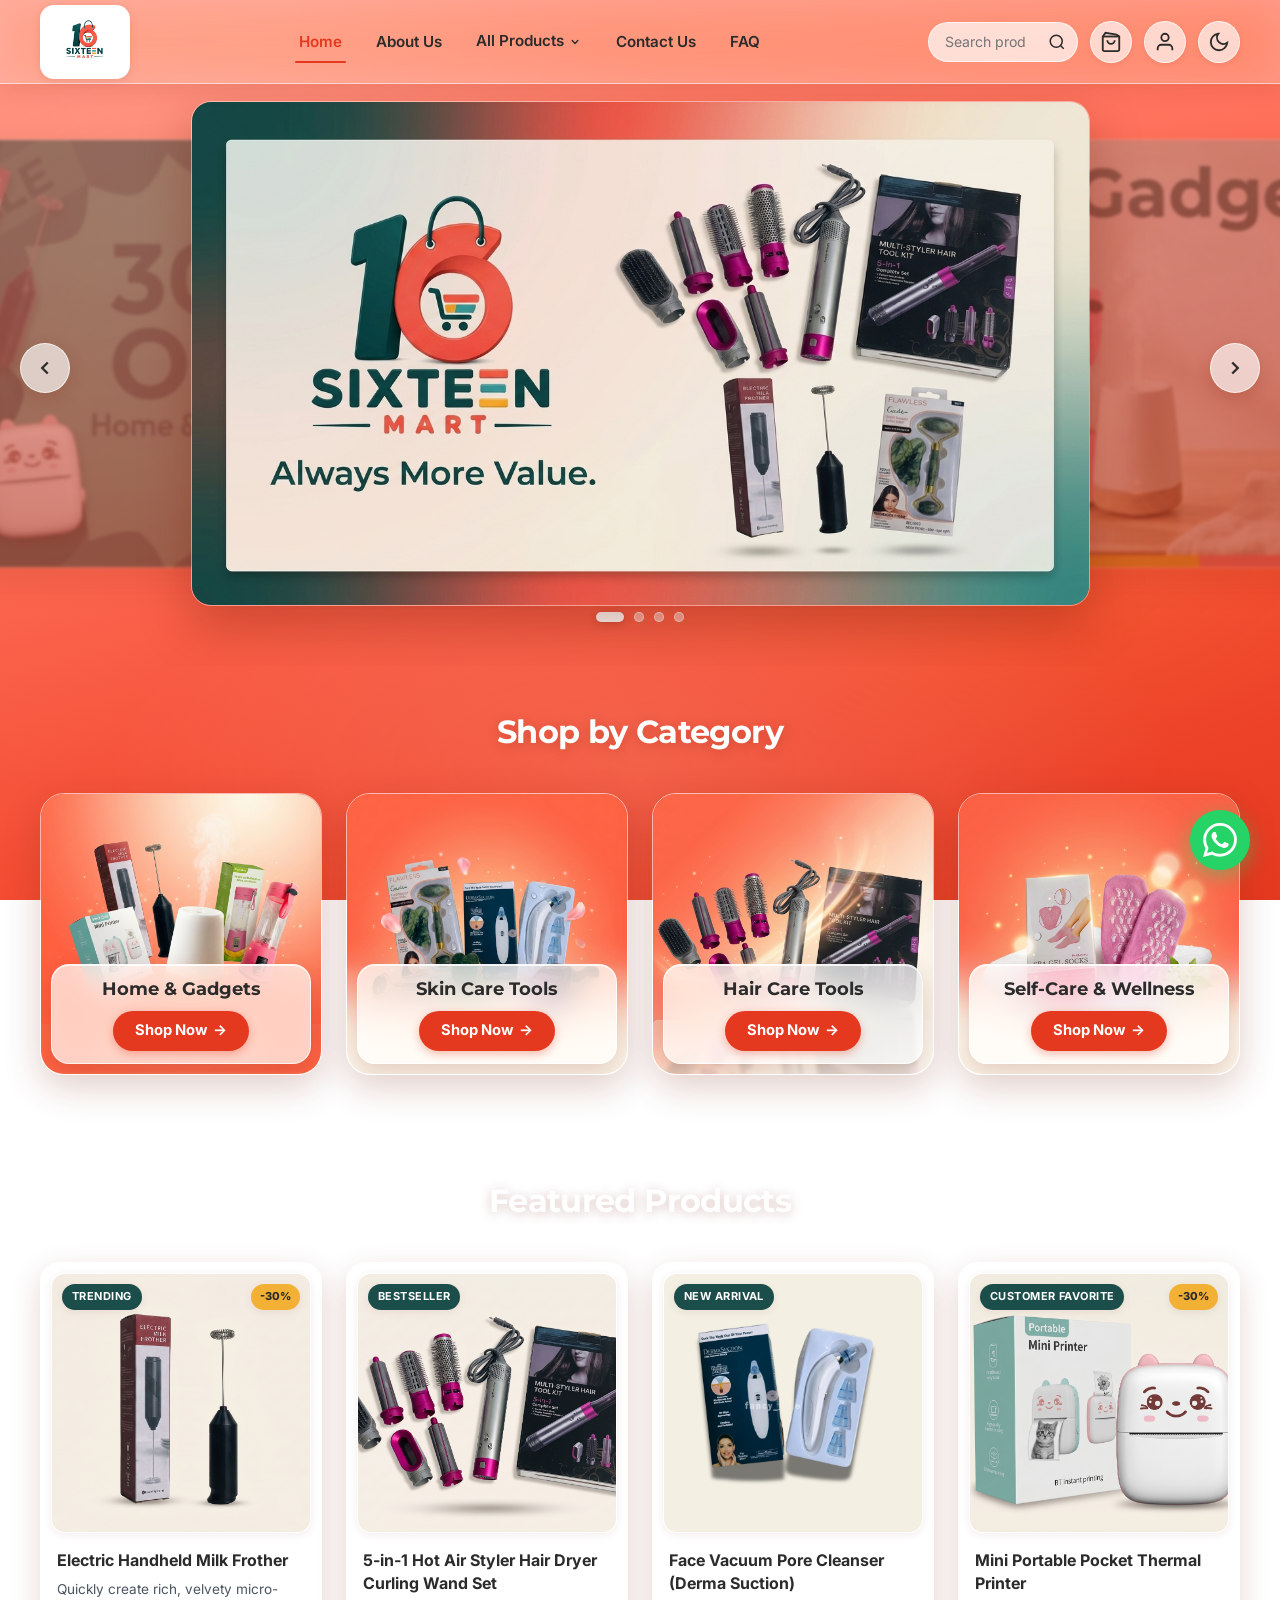
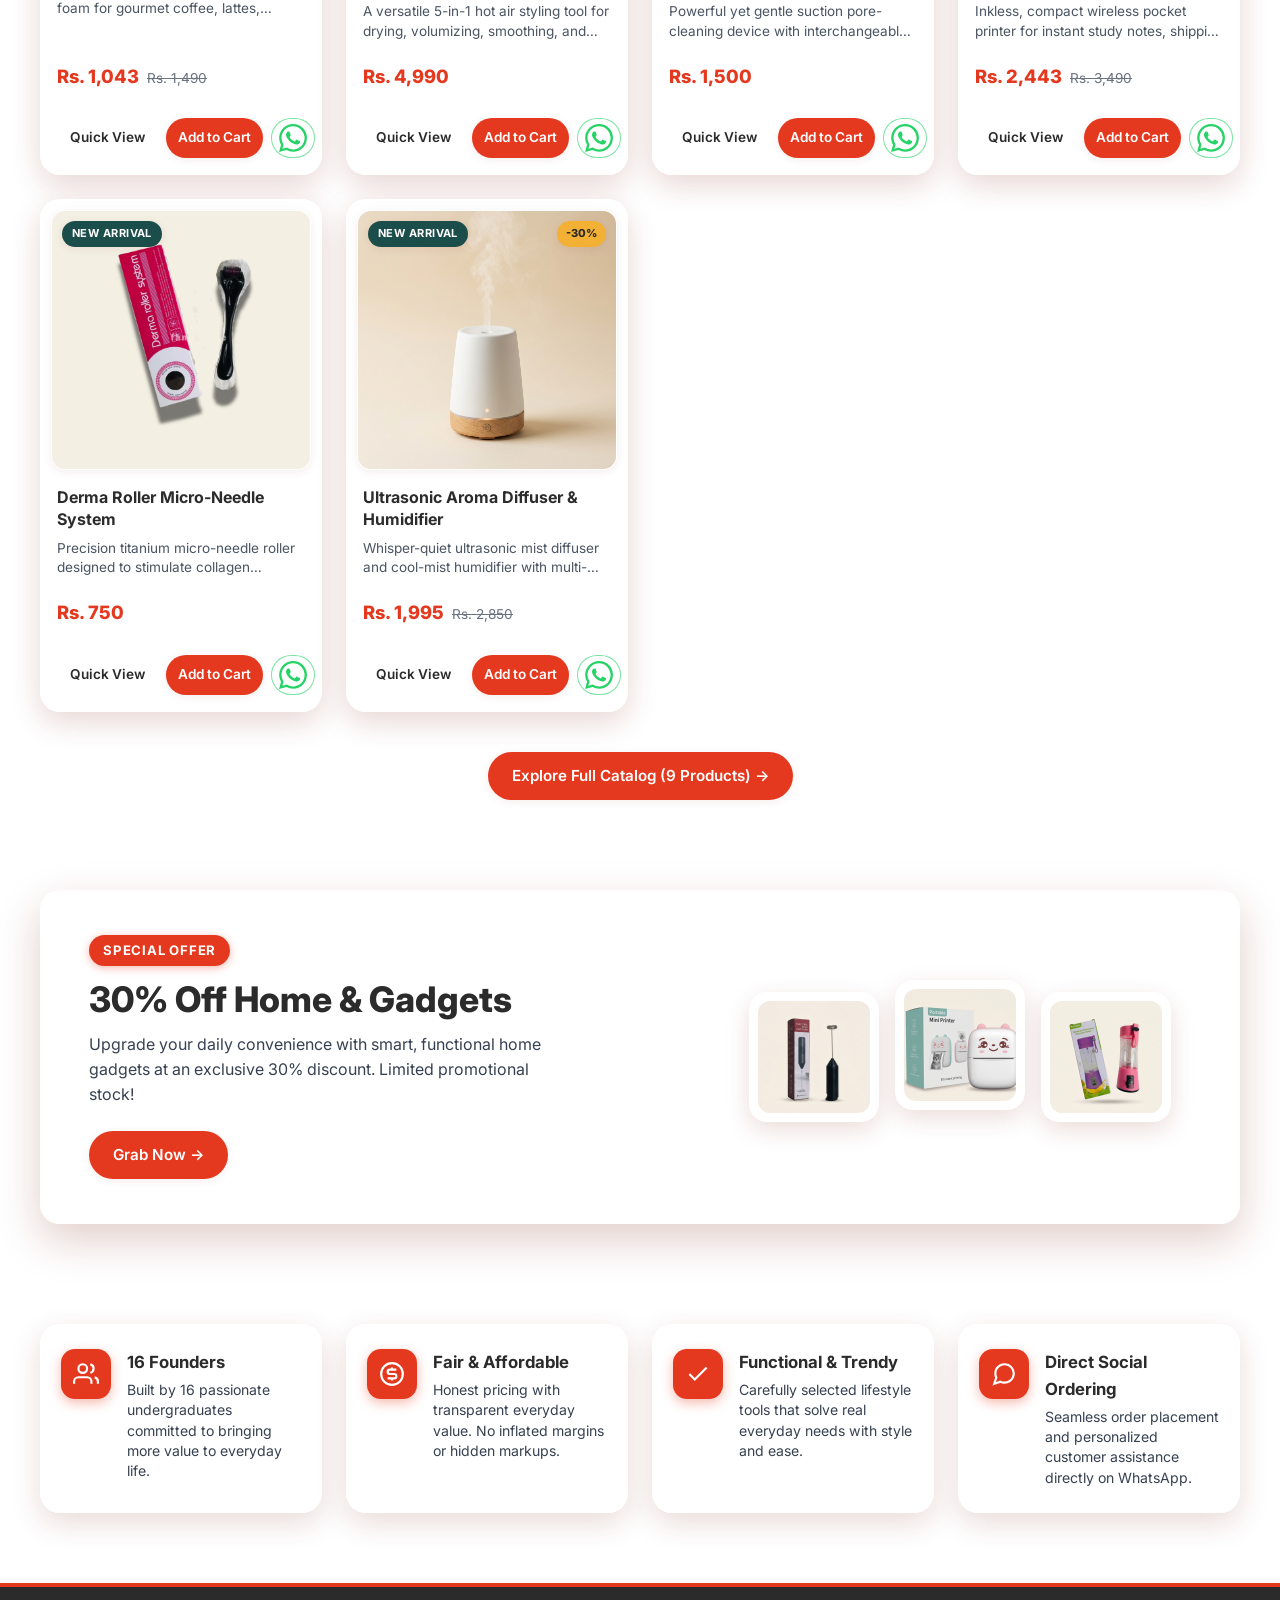
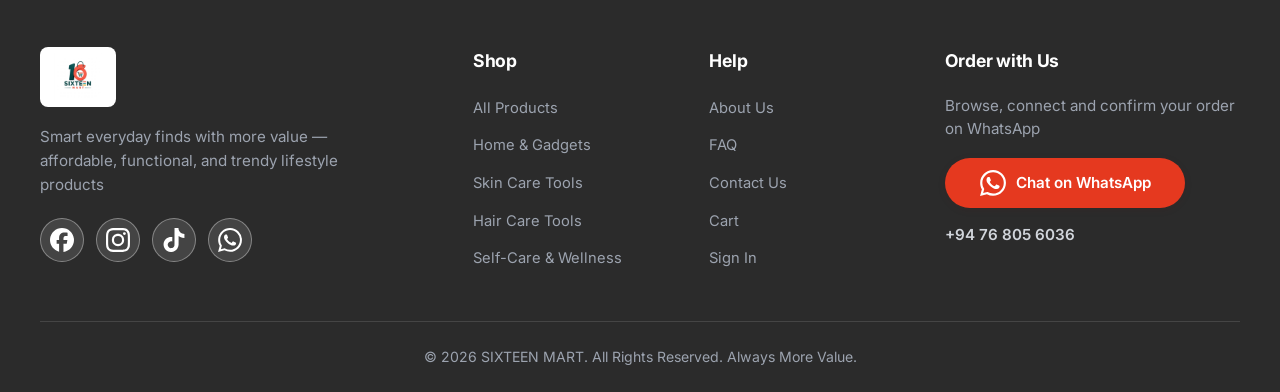
==== commit 97b8933d: "Add files via upload" ====
--- a/index.html
+++ b/index.html
@@ -1,266 +1,266 @@
-<!DOCTYPE html>
-<html lang="en">
-<head>
-    <!-- Google Tag Manager -->
-<script>(function(w,d,s,l,i){w[l]=w[l]||[];w[l].push({'gtm.start':
-new Date().getTime(),event:'gtm.js'});var f=d.getElementsByTagName(s)[0],
-j=d.createElement(s),dl=l!='dataLayer'?'&l='+l:'';j.async=true;j.src=
-'https://www.googletagmanager.com/gtm.js?id='+i+dl;f.parentNode.insertBefore(j,f);
-})(window,document,'script','dataLayer','GTM-NBMDWPS4');</script>
-<!-- End Google Tag Manager -->
-    <meta charset="UTF-8">
-    <meta name="viewport" content="width=device-width, initial-scale=1.0, viewport-fit=cover">
-    <title>SIXTEEN MART — Always More Value | Official Store</title>
-    <meta name="description" content="Always More Value. Discover affordable, functional and trendy lifestyle products carefully selected for your everyday convenience and comfort.">
-    <link rel="canonical" href="https://16mart.store/">
-
-    <!-- Open Graph -->
-    <meta property="og:title" content="SIXTEEN MART — Always More Value">
-    <meta property="og:description" content="Discover affordable, functional and trendy lifestyle products carefully selected for everyday convenience.">
-    <meta property="og:url" content="https://16mart.store/">
-    <meta property="og:type" content="website">
-    <meta property="og:image" content="https://16mart.store/images/web-banner-1.jpg">
-
-    <!-- Anti-FOUC Theme Pre-loader -->
-    <script>
-        (function() {
-            var saved = localStorage.getItem('sixteenmart_theme') || localStorage.getItem('sixteen_mart_theme');
-            if (saved === 'dark') {
-                document.documentElement.setAttribute('data-theme', 'dark');
-            } else {
-                document.documentElement.setAttribute('data-theme', 'light');
-            }
-        })();
-    </script>
-
-    <!-- Google Fonts -->
-    <link rel="preconnect" href="https://fonts.googleapis.com">
-    <link rel="preconnect" href="https://fonts.gstatic.com" crossorigin>
-    <link href="https://fonts.googleapis.com/css2?family=Inter:wght@400;500;600;700;800&family=Montserrat:wght@500;600;700;800&display=swap" rel="stylesheet">
-
-    <!-- Modular Stylesheets -->
-    <link rel="stylesheet" href="css/base.css">
-    <link rel="stylesheet" href="css/layout.css">
-    <link rel="stylesheet" href="css/components.css">
-    <link rel="stylesheet" href="css/pages.css">
-</head>
-
-<body>
-    <!-- Google Tag Manager (noscript) -->
-<noscript><iframe src="https://www.googletagmanager.com/ns.html?id=GTM-NBMDWPS4"
-height="0" width="0" style="display:none;visibility:hidden"></iframe></noscript>
-<!-- End Google Tag Manager (noscript) -->
-
-    <!-- Shared Header (Rendered by layout.js) -->
-    <div id="site-header"></div>
-
-    <main id="main-content">
-        <!-- 1. Hero Slider Section (4-Slide Coverflow, rendered by hero-slider.js) -->
-        <section class="hero-slider-section" id="hero-slider-container" aria-label="Featured Promotions"></section>
-
-        <!-- 2A. Mobile Category Icon Strip (<= 768px, Section 9A) -->
-        <section class="category-strip-section" id="home-category-strip" aria-label="Browse Categories">
-            <div class="category-icon-strip">
-                <a href="home-gadgets.html" class="category-strip-item" id="home-catstrip-home-gadgets" data-track="category_click" data-category="home-gadgets">
-                    <div class="category-strip-circle">
-                        <img src="images/home&gadget.jpg" alt="Home &amp; Gadgets" width="72" height="72" loading="lazy" />
-                    </div>
-                    <span class="category-strip-label">Home &amp; Gadgets</span>
-                </a>
-                <a href="skin-care-tools.html" class="category-strip-item" id="home-catstrip-skin-care-tools" data-track="category_click" data-category="skin-care-tools">
-                    <div class="category-strip-circle">
-                        <img src="images/skincare.jpg" alt="Skin Care Tools" width="72" height="72" loading="lazy" />
-                    </div>
-                    <span class="category-strip-label">Skin Care Tools</span>
-                </a>
-                <a href="hair-care-tools.html" class="category-strip-item" id="home-catstrip-hair-care-tools" data-track="category_click" data-category="hair-care-tools">
-                    <div class="category-strip-circle">
-                        <img src="images/Hair_care.jpg" alt="Hair Care Tools" width="72" height="72" loading="lazy" />
-                    </div>
-                    <span class="category-strip-label">Hair Care Tools</span>
-                </a>
-                <a href="self-care-wellness.html" class="category-strip-item" id="home-catstrip-self-care-wellness" data-track="category_click" data-category="self-care-wellness">
-                    <div class="category-strip-circle">
-                        <img src="images/selfcare.jpg" alt="Self-Care &amp; Wellness" width="72" height="72" loading="lazy" />
-                    </div>
-                    <span class="category-strip-label">Self-Care &amp; Wellness</span>
-                </a>
-                <a href="home-gadgets.html" class="category-strip-item" id="home-catstrip-offers" data-track="category_click" data-category="home-gadgets">
-                    <div class="category-strip-circle" style="background-color: var(--brand-orange); color: #FFF;">
-                        <svg viewBox="0 0 24 24" width="28" height="28" fill="none" stroke="currentColor" stroke-width="2"><polygon points="12 2 15.09 8.26 22 9.27 17 14.14 18.18 21.02 12 17.77 5.82 21.02 7 14.14 2 9.27 8.91 8.26 12 2"/></svg>
-                    </div>
-                    <span class="category-strip-label">30% OFF Offer</span>
-                </a>
-            </div>
-        </section>
-
-        <!-- 2B. Shop by Category (Desktop Grid, Section 7) -->
-        <section class="home-categories-section" id="home-categories-desktop" aria-label="Product Categories">
-            <div class="container">
-                <div class="section-header">
-                    <h2 class="section-title">Shop by Category</h2>
-                </div>
-                <div class="category-cards-grid">
-                    <a href="home-gadgets.html" class="category-card" id="home-cat-home-gadgets" data-track="category_click" data-category="home-gadgets">
-                        <img class="category-card-img" src="images/home&gadget.jpg" alt="Home &amp; Gadgets" width="400" height="400" loading="lazy" />
-                        <div class="category-card-glass glass">
-                            <h3 class="category-card-title">Home &amp; Gadgets</h3>
-                            <span class="category-card-cta">Shop Now</span>
-                        </div>
-                    </a>
-                    <a href="skin-care-tools.html" class="category-card" id="home-cat-skin-care-tools" data-track="category_click" data-category="skin-care-tools">
-                        <img class="category-card-img" src="images/skincare.jpg" alt="Skin Care Tools" width="400" height="400" loading="lazy" />
-                        <div class="category-card-glass glass">
-                            <h3 class="category-card-title">Skin Care Tools</h3>
-                            <span class="category-card-cta">Shop Now</span>
-                        </div>
-                    </a>
-                    <a href="hair-care-tools.html" class="category-card" id="home-cat-hair-care-tools" data-track="category_click" data-category="hair-care-tools">
-                        <img class="category-card-img" src="images/Hair_care.jpg" alt="Hair Care Tools" width="400" height="400" loading="lazy" />
-                        <div class="category-card-glass glass">
-                            <h3 class="category-card-title">Hair Care Tools</h3>
-                            <span class="category-card-cta">Shop Now</span>
-                        </div>
-                    </a>
-                    <a href="self-care-wellness.html" class="category-card" id="home-cat-self-care-wellness" data-track="category_click" data-category="self-care-wellness">
-                        <img class="category-card-img" src="images/selfcare.jpg" alt="Self-Care &amp; Wellness" width="400" height="400" loading="lazy" />
-                        <div class="category-card-glass glass">
-                            <h3 class="category-card-title">Self-Care &amp; Wellness</h3>
-                            <span class="category-card-cta">Shop Now</span>
-                        </div>
-                    </a>
-                </div>
-            </div>
-        </section>
-
-        <!-- 3. Featured Products (6 Items, Section 7) -->
-        <section class="home-featured-section" id="home-featured-products" aria-label="Featured Products">
-            <div class="container">
-                <div class="section-header">
-                    <h2 class="section-title">Featured Products</h2>
-                </div>
-                <div class="products-grid" id="featured-products-grid"></div>
-                <div class="featured-catalog-btn-wrap">
-                    <a href="products.html" class="btn btn-primary" id="btn-explore-catalog" data-track="nav_click" data-link-id="btn-explore-catalog">
-                        Explore Full Catalog (9 Products) &rarr;
-                    </a>
-                </div>
-            </div>
-        </section>
-
-        <!-- 4. Special Offer Banner (Section 7) -->
-        <section class="home-offer-section" id="home-special-offer" aria-label="Special Offer">
-            <div class="container">
-                <div class="special-offer-card" id="offer-banner">
-                    <div class="offer-content">
-                        <span class="offer-badge-tag">Special Offer</span>
-                        <h2 class="offer-title">30% Off Home &amp; Gadgets</h2>
-                        <p class="offer-description">Upgrade your daily convenience with smart, functional home gadgets at an exclusive 30% discount. Limited promotional stock!</p>
-                        <a href="home-gadgets.html" class="btn btn-primary" id="offer-banner-cta" data-track="category_click" data-category="home-gadgets">
-                            Grab Now &rarr;
-                        </a>
-                    </div>
-                    <div class="offer-visuals-wrap">
-                        <div class="offer-product-thumb">
-                            <img src="images/milk-frother-1.jpg" alt="Electric Milk Frother" width="120" height="120" loading="lazy" />
-                        </div>
-                        <div class="offer-product-thumb">
-                            <img src="images/thermal-printer-1.jpg" alt="Thermal Printer" width="120" height="120" loading="lazy" />
-                        </div>
-                        <div class="offer-product-thumb">
-                            <img src="images/juice-blender-1.jpg" alt="Juice Blender" width="120" height="120" loading="lazy" />
-                        </div>
-                    </div>
-                </div>
-            </div>
-        </section>
-
-        <!-- 5. Value Strip (4 Pillars, Section 7) -->
-        <section class="home-value-strip-section" id="home-value-strip" aria-label="Brand Values">
-            <div class="container">
-                <div class="value-strip-grid">
-                    <div class="value-strip-card" id="value-founders">
-                        <div class="value-icon-box">
-                            <svg viewBox="0 0 24 24" width="24" height="24" fill="none" stroke="currentColor" stroke-width="2"><path d="M17 21v-2a4 4 0 00-4-4H5a4 4 0 00-4 4v2"/><circle cx="9" cy="7" r="4"/><path d="M23 21v-2a4 4 0 00-3-3.87"/><path d="M16 3.13a4 4 0 010 7.75"/></svg>
-                        </div>
-                        <div>
-                            <h3 class="value-card-title">16 Founders</h3>
-                            <p class="value-card-text">Built by 16 passionate undergraduates committed to bringing more value to everyday life.</p>
-                        </div>
-                    </div>
-                    <div class="value-strip-card" id="value-affordable">
-                        <div class="value-icon-box">
-                            <svg viewBox="0 0 24 24" width="24" height="24" fill="none" stroke="currentColor" stroke-width="2"><circle cx="12" cy="12" r="10"/><path d="M16 8h-6a2 2 0 100 4h4a2 2 0 110 4H8"/><line x1="12" y1="6" x2="12" y2="8"/><line x1="12" y1="16" x2="12" y2="18"/></svg>
-                        </div>
-                        <div>
-                            <h3 class="value-card-title">Fair &amp; Affordable</h3>
-                            <p class="value-card-text">Honest pricing with transparent everyday value. No inflated margins or hidden markups.</p>
-                        </div>
-                    </div>
-                    <div class="value-strip-card" id="value-functional">
-                        <div class="value-icon-box">
-                            <svg viewBox="0 0 24 24" width="24" height="24" fill="none" stroke="currentColor" stroke-width="2"><polyline points="20 6 9 17 4 12"/></svg>
-                        </div>
-                        <div>
-                            <h3 class="value-card-title">Functional &amp; Trendy</h3>
-                            <p class="value-card-text">Carefully selected lifestyle tools that solve real everyday needs with style and ease.</p>
-                        </div>
-                    </div>
-                    <div class="value-strip-card" id="value-whatsapp">
-                        <div class="value-icon-box">
-                            <svg viewBox="0 0 24 24" width="24" height="24" fill="none" stroke="currentColor" stroke-width="2"><path d="M21 11.5a8.38 8.38 0 01-.9 3.8 8.5 8.5 0 01-7.6 4.7 8.38 8.38 0 01-3.8-.9L3 21l1.9-5.7a8.38 8.38 0 01-.9-3.8 8.5 8.5 0 014.7-7.6 8.38 8.38 0 013.8-.9h.5a8.48 8.48 0 018 8v.5z"/></svg>
-                        </div>
-                        <div>
-                            <h3 class="value-card-title">Direct Social Ordering</h3>
-                            <p class="value-card-text">Seamless order placement and personalized customer assistance directly on WhatsApp.</p>
-                        </div>
-                    </div>
-                </div>
-            </div>
-        </section>
-    </main>
-
-    <!-- Shared Footer (Rendered by layout.js) -->
-    <div id="site-footer"></div>
-
-    <!-- Scripts -->
-    <script src="js/config.js" defer></script>
-    <script src="js/products-data.js" defer></script>
-    <script src="js/reviews-data.js" defer></script>
-    <script src="js/analytics.js" defer></script>
-    <script src="js/theme.js" defer></script>
-    <script src="js/cart.js" defer></script>
-    <script src="js/modal.js" defer></script>
-    <script src="js/search.js" defer></script>
-    <script src="js/layout.js" defer></script>
-    <script src="js/hero-slider.js" defer></script>
-    <script src="js/products.js" defer></script>
-
-    <script>
-        document.addEventListener('DOMContentLoaded', function() {
-            // Render featured 6 products: HG-001, HC-001, SC-002, HG-002, SC-003, HG-004
-            var featuredIds = ['16M-HG-001', '16M-HC-001', '16M-SC-002', '16M-HG-002', '16M-SC-003', '16M-HG-004'];
-            var featuredProds = featuredIds.map(function(id) {
-                return window.getProductById ? window.getProductById(id) : null;
-            }).filter(Boolean);
-
-            if (window.ProductsService && window.ProductsService.renderGrid) {
-                window.ProductsService.renderGrid('featured-products-grid', featuredProds, 'home-featured', 'Home Featured Products', false);
-            }
-
-            // Hide special offer banner if offer is disabled
-            var offerSec = document.getElementById('home-special-offer');
-            if (offerSec && window.isOfferActive && !window.isOfferActive()) {
-                offerSec.style.display = 'none';
-            }
-
-            // Hide mobile offer strip if offer is disabled
-            var offerStripItem = document.getElementById('home-catstrip-offers');
-            if (offerStripItem && window.isOfferActive && !window.isOfferActive()) {
-                offerStripItem.style.display = 'none';
-            }
-        });
-    </script>
-</body>
-
-</html>
+<!DOCTYPE html>
+<html lang="en">
+<head>
+    <!-- Google Tag Manager -->
+<script>(function(w,d,s,l,i){w[l]=w[l]||[];w[l].push({'gtm.start':
+new Date().getTime(),event:'gtm.js'});var f=d.getElementsByTagName(s)[0],
+j=d.createElement(s),dl=l!='dataLayer'?'&l='+l:'';j.async=true;j.src=
+'https://www.googletagmanager.com/gtm.js?id='+i+dl;f.parentNode.insertBefore(j,f);
+})(window,document,'script','dataLayer','GTM-NBMDWPS4');</script>
+<!-- End Google Tag Manager -->
+    <meta charset="UTF-8">
+    <meta name="viewport" content="width=device-width, initial-scale=1.0, viewport-fit=cover">
+    <title>SIXTEEN MART — Always More Value | Official Store</title>
+    <meta name="description" content="Always More Value. Discover affordable, functional and trendy lifestyle products carefully selected for your everyday convenience and comfort.">
+    <link rel="canonical" href="https://16mart.store/">
+
+    <!-- Open Graph -->
+    <meta property="og:title" content="SIXTEEN MART — Always More Value">
+    <meta property="og:description" content="Discover affordable, functional and trendy lifestyle products carefully selected for everyday convenience.">
+    <meta property="og:url" content="https://16mart.store/">
+    <meta property="og:type" content="website">
+    <meta property="og:image" content="https://16mart.store/images/web-banner-1.jpg">
+
+    <!-- Anti-FOUC Theme Pre-loader -->
+    <script>
+        (function() {
+            var saved = localStorage.getItem('sixteenmart_theme') || localStorage.getItem('sixteen_mart_theme');
+            if (saved === 'dark') {
+                document.documentElement.setAttribute('data-theme', 'dark');
+            } else {
+                document.documentElement.setAttribute('data-theme', 'light');
+            }
+        })();
+    </script>
+
+    <!-- Google Fonts -->
+    <link rel="preconnect" href="https://fonts.googleapis.com">
+    <link rel="preconnect" href="https://fonts.gstatic.com" crossorigin>
+    <link href="https://fonts.googleapis.com/css2?family=Inter:wght@400;500;600;700;800&family=Montserrat:wght@500;600;700;800&display=swap" rel="stylesheet">
+
+    <!-- Modular Stylesheets -->
+    <link rel="stylesheet" href="css/base.css">
+    <link rel="stylesheet" href="css/layout.css">
+    <link rel="stylesheet" href="css/components.css">
+    <link rel="stylesheet" href="css/pages.css">
+</head>
+
+<body>
+    <!-- Google Tag Manager (noscript) -->
+<noscript><iframe src="https://www.googletagmanager.com/ns.html?id=GTM-NBMDWPS4"
+height="0" width="0" style="display:none;visibility:hidden"></iframe></noscript>
+<!-- End Google Tag Manager (noscript) -->
+
+    <!-- Shared Header (Rendered by layout.js) -->
+    <div id="site-header"></div>
+
+    <main id="main-content">
+        <!-- 1. Hero Slider Section (4-Slide Coverflow, rendered by hero-slider.js) -->
+        <section class="hero-slider-section" id="hero-slider-container" aria-label="Featured Promotions"></section>
+
+        <!-- 2A. Mobile Category Icon Strip (<= 768px, Section 9A) -->
+        <section class="category-strip-section" id="home-category-strip" aria-label="Browse Categories">
+            <div class="category-icon-strip">
+                <a href="home-gadgets.html" class="category-strip-item" id="home-catstrip-home-gadgets" data-track="category_click" data-category="home-gadgets">
+                    <div class="category-strip-circle">
+                        <img src="images/home&gadget.jpg" alt="Home &amp; Gadgets" width="72" height="72" loading="lazy" />
+                    </div>
+                    <span class="category-strip-label">Home &amp; Gadgets</span>
+                </a>
+                <a href="skin-care-tools.html" class="category-strip-item" id="home-catstrip-skin-care-tools" data-track="category_click" data-category="skin-care-tools">
+                    <div class="category-strip-circle">
+                        <img src="images/skincare.jpg" alt="Skin Care Tools" width="72" height="72" loading="lazy" />
+                    </div>
+                    <span class="category-strip-label">Skin Care Tools</span>
+                </a>
+                <a href="hair-care-tools.html" class="category-strip-item" id="home-catstrip-hair-care-tools" data-track="category_click" data-category="hair-care-tools">
+                    <div class="category-strip-circle">
+                        <img src="images/Hair_care.jpg" alt="Hair Care Tools" width="72" height="72" loading="lazy" />
+                    </div>
+                    <span class="category-strip-label">Hair Care Tools</span>
+                </a>
+                <a href="self-care-wellness.html" class="category-strip-item" id="home-catstrip-self-care-wellness" data-track="category_click" data-category="self-care-wellness">
+                    <div class="category-strip-circle">
+                        <img src="images/selfcare.jpg" alt="Self-Care &amp; Wellness" width="72" height="72" loading="lazy" />
+                    </div>
+                    <span class="category-strip-label">Self-Care &amp; Wellness</span>
+                </a>
+                <a href="home-gadgets.html" class="category-strip-item" id="home-catstrip-offers" data-track="category_click" data-category="home-gadgets">
+                    <div class="category-strip-circle" style="background-color: var(--brand-orange); color: #FFF;">
+                        <svg viewBox="0 0 24 24" width="28" height="28" fill="none" stroke="currentColor" stroke-width="2"><polygon points="12 2 15.09 8.26 22 9.27 17 14.14 18.18 21.02 12 17.77 5.82 21.02 7 14.14 2 9.27 8.91 8.26 12 2"/></svg>
+                    </div>
+                    <span class="category-strip-label">30% OFF Offer</span>
+                </a>
+            </div>
+        </section>
+
+        <!-- 2B. Shop by Category (Desktop Grid, Section 7) -->
+        <section class="home-categories-section" id="home-categories-desktop" aria-label="Product Categories">
+            <div class="container">
+                <div class="section-header">
+                    <h2 class="section-title">Shop by Category</h2>
+                </div>
+                <div class="category-cards-grid">
+                    <a href="home-gadgets.html" class="category-card" id="home-cat-home-gadgets" data-track="category_click" data-category="home-gadgets">
+                        <img class="category-card-img" src="images/home&gadget.jpg" alt="Home &amp; Gadgets" width="400" height="400" loading="lazy" />
+                        <div class="category-card-glass glass">
+                            <h3 class="category-card-title">Home &amp; Gadgets</h3>
+                            <span class="category-card-cta">Shop Now</span>
+                        </div>
+                    </a>
+                    <a href="skin-care-tools.html" class="category-card" id="home-cat-skin-care-tools" data-track="category_click" data-category="skin-care-tools">
+                        <img class="category-card-img" src="images/skincare.jpg" alt="Skin Care Tools" width="400" height="400" loading="lazy" />
+                        <div class="category-card-glass glass">
+                            <h3 class="category-card-title">Skin Care Tools</h3>
+                            <span class="category-card-cta">Shop Now</span>
+                        </div>
+                    </a>
+                    <a href="hair-care-tools.html" class="category-card" id="home-cat-hair-care-tools" data-track="category_click" data-category="hair-care-tools">
+                        <img class="category-card-img" src="images/Hair_care.jpg" alt="Hair Care Tools" width="400" height="400" loading="lazy" />
+                        <div class="category-card-glass glass">
+                            <h3 class="category-card-title">Hair Care Tools</h3>
+                            <span class="category-card-cta">Shop Now</span>
+                        </div>
+                    </a>
+                    <a href="self-care-wellness.html" class="category-card" id="home-cat-self-care-wellness" data-track="category_click" data-category="self-care-wellness">
+                        <img class="category-card-img" src="images/selfcare.jpg" alt="Self-Care &amp; Wellness" width="400" height="400" loading="lazy" />
+                        <div class="category-card-glass glass">
+                            <h3 class="category-card-title">Self-Care &amp; Wellness</h3>
+                            <span class="category-card-cta">Shop Now</span>
+                        </div>
+                    </a>
+                </div>
+            </div>
+        </section>
+
+        <!-- 3. Featured Products (6 Items, Section 7) -->
+        <section class="home-featured-section" id="home-featured-products" aria-label="Featured Products">
+            <div class="container">
+                <div class="section-header">
+                    <h2 class="section-title">Featured Products</h2>
+                </div>
+                <div class="products-grid" id="featured-products-grid"></div>
+                <div class="featured-catalog-btn-wrap">
+                    <a href="products.html" class="btn btn-primary" id="btn-explore-catalog" data-track="nav_click" data-link-id="btn-explore-catalog">
+                        Explore Full Catalog (9 Products) &rarr;
+                    </a>
+                </div>
+            </div>
+        </section>
+
+        <!-- 4. Special Offer Banner (Section 7) -->
+        <section class="home-offer-section" id="home-special-offer" aria-label="Special Offer">
+            <div class="container">
+                <div class="special-offer-card" id="offer-banner">
+                    <div class="offer-content">
+                        <span class="offer-badge-tag">Special Offer</span>
+                        <h2 class="offer-title">30% Off Home &amp; Gadgets</h2>
+                        <p class="offer-description">Upgrade your daily convenience with smart, functional home gadgets at an exclusive 30% discount. Limited promotional stock!</p>
+                        <a href="home-gadgets.html" class="btn btn-primary" id="offer-banner-cta" data-track="category_click" data-category="home-gadgets">
+                            Grab Now &rarr;
+                        </a>
+                    </div>
+                    <div class="offer-visuals-wrap">
+                        <div class="offer-product-thumb">
+                            <img src="images/milk-frother-1.jpg" alt="Electric Milk Frother" width="120" height="120" loading="lazy" />
+                        </div>
+                        <div class="offer-product-thumb">
+                            <img src="images/thermal-printer-1.jpg" alt="Thermal Printer" width="120" height="120" loading="lazy" />
+                        </div>
+                        <div class="offer-product-thumb">
+                            <img src="images/juice-blender-1.jpg" alt="Juice Blender" width="120" height="120" loading="lazy" />
+                        </div>
+                    </div>
+                </div>
+            </div>
+        </section>
+
+        <!-- 5. Value Strip (4 Pillars, Section 7) -->
+        <section class="home-value-strip-section" id="home-value-strip" aria-label="Brand Values">
+            <div class="container">
+                <div class="value-strip-grid">
+                    <div class="value-strip-card" id="value-founders">
+                        <div class="value-icon-box">
+                            <svg viewBox="0 0 24 24" width="24" height="24" fill="none" stroke="currentColor" stroke-width="2"><path d="M17 21v-2a4 4 0 00-4-4H5a4 4 0 00-4 4v2"/><circle cx="9" cy="7" r="4"/><path d="M23 21v-2a4 4 0 00-3-3.87"/><path d="M16 3.13a4 4 0 010 7.75"/></svg>
+                        </div>
+                        <div>
+                            <h3 class="value-card-title">16 Founders</h3>
+                            <p class="value-card-text">Built by 16 passionate undergraduates committed to bringing more value to everyday life.</p>
+                        </div>
+                    </div>
+                    <div class="value-strip-card" id="value-affordable">
+                        <div class="value-icon-box">
+                            <svg viewBox="0 0 24 24" width="24" height="24" fill="none" stroke="currentColor" stroke-width="2"><circle cx="12" cy="12" r="10"/><path d="M16 8h-6a2 2 0 100 4h4a2 2 0 110 4H8"/><line x1="12" y1="6" x2="12" y2="8"/><line x1="12" y1="16" x2="12" y2="18"/></svg>
+                        </div>
+                        <div>
+                            <h3 class="value-card-title">Fair &amp; Affordable</h3>
+                            <p class="value-card-text">Honest pricing with transparent everyday value. No inflated margins or hidden markups.</p>
+                        </div>
+                    </div>
+                    <div class="value-strip-card" id="value-functional">
+                        <div class="value-icon-box">
+                            <svg viewBox="0 0 24 24" width="24" height="24" fill="none" stroke="currentColor" stroke-width="2"><polyline points="20 6 9 17 4 12"/></svg>
+                        </div>
+                        <div>
+                            <h3 class="value-card-title">Functional &amp; Trendy</h3>
+                            <p class="value-card-text">Carefully selected lifestyle tools that solve real everyday needs with style and ease.</p>
+                        </div>
+                    </div>
+                    <div class="value-strip-card" id="value-whatsapp">
+                        <div class="value-icon-box">
+                            <svg viewBox="0 0 24 24" width="24" height="24" fill="none" stroke="currentColor" stroke-width="2"><path d="M21 11.5a8.38 8.38 0 01-.9 3.8 8.5 8.5 0 01-7.6 4.7 8.38 8.38 0 01-3.8-.9L3 21l1.9-5.7a8.38 8.38 0 01-.9-3.8 8.5 8.5 0 014.7-7.6 8.38 8.38 0 013.8-.9h.5a8.48 8.48 0 018 8v.5z"/></svg>
+                        </div>
+                        <div>
+                            <h3 class="value-card-title">Direct Social Ordering</h3>
+                            <p class="value-card-text">Seamless order placement and personalized customer assistance directly on WhatsApp.</p>
+                        </div>
+                    </div>
+                </div>
+            </div>
+        </section>
+    </main>
+
+    <!-- Shared Footer (Rendered by layout.js) -->
+    <div id="site-footer"></div>
+
+    <!-- Scripts -->
+    <script src="js/config.js" defer></script>
+    <script src="js/products-data.js" defer></script>
+    <script src="js/reviews-data.js" defer></script>
+    <script src="js/analytics.js" defer></script>
+    <script src="js/theme.js" defer></script>
+    <script src="js/cart.js" defer></script>
+    <script src="js/modal.js" defer></script>
+    <script src="js/search.js" defer></script>
+    <script src="js/layout.js" defer></script>
+    <script src="js/hero-slider.js" defer></script>
+    <script src="js/products.js" defer></script>
+
+    <script>
+        document.addEventListener('DOMContentLoaded', function() {
+            // Render featured 6 products: HG-001, HC-001, SC-002, HG-002, SC-003, HG-004
+            var featuredIds = ['16M-HG-001', '16M-HC-001', '16M-SC-002', '16M-HG-002', '16M-SC-003', '16M-HG-004'];
+            var featuredProds = featuredIds.map(function(id) {
+                return window.getProductById ? window.getProductById(id) : null;
+            }).filter(Boolean);
+
+            if (window.ProductsService && window.ProductsService.renderGrid) {
+                window.ProductsService.renderGrid('featured-products-grid', featuredProds, 'home-featured', 'Home Featured Products', false);
+            }
+
+            // Hide special offer banner if offer is disabled
+            var offerSec = document.getElementById('home-special-offer');
+            if (offerSec && window.isOfferActive && !window.isOfferActive()) {
+                offerSec.style.display = 'none';
+            }
+
+            // Hide mobile offer strip if offer is disabled
+            var offerStripItem = document.getElementById('home-catstrip-offers');
+            if (offerStripItem && window.isOfferActive && !window.isOfferActive()) {
+                offerStripItem.style.display = 'none';
+            }
+        });
+    </script>
+</body>
+
+</html>
--- a/css/layout.css
+++ b/css/layout.css
@@ -330,8 +330,21 @@
     height: var(--nav-height-mobile);
   }
 
+  .header-container {
+    padding: 0 12px;
+    gap: 8px;
+  }
+
+  .navbar-logo-link {
+    min-width: 0;
+    flex-shrink: 1;
+    padding: 6px 0;
+  }
+
   .logo-chip {
-    height: calc(var(--nav-height-mobile) - 10px);
+    height: calc(var(--nav-height-mobile) - 14px);
+    max-width: 140px;
+    padding: 3px 8px;
   }
 
   .desktop-nav,
@@ -344,6 +357,13 @@
     display: flex;
     align-items: center;
     gap: 8px;
+    flex-shrink: 0;
+  }
+
+  .navbar-icon-btn {
+    width: 40px;
+    height: 40px;
+    flex-shrink: 0;
   }
 
   .hamburger-btn {
@@ -351,40 +371,79 @@
   }
 }
 
+@media (max-width: 420px) {
+  .header-container {
+    padding: 0 8px;
+    gap: 6px;
+  }
+
+  .logo-chip {
+    max-width: 110px;
+    padding: 2px 6px;
+  }
+
+  .mobile-actions {
+    gap: 5px;
+  }
+
+  .navbar-icon-btn {
+    width: 36px;
+    height: 36px;
+  }
+}
+
 /* ==========================================================
    MOBILE DRAWER PANEL
+   Fixed to root viewport, 100dvh height, high z-index
    ========================================================== */
 .mobile-drawer-overlay {
   position: fixed;
   inset: 0;
-  background: rgba(0, 0, 0, 0.55);
-  backdrop-filter: blur(4px);
+  width: 100%;
+  height: 100%;
+  height: 100dvh;
+  background: rgba(0, 0, 0, 0.62);
+  -webkit-backdrop-filter: blur(6px);
+  backdrop-filter: blur(6px);
   opacity: 0;
+  visibility: hidden;
   pointer-events: none;
-  transition: opacity var(--transition-base);
-  z-index: 1000;
+  transition: opacity var(--transition-base), visibility var(--transition-base);
+  z-index: 1500;
 }
 
 .mobile-drawer-overlay.open {
   opacity: 1;
+  visibility: visible;
   pointer-events: auto;
 }
 
 .mobile-drawer-panel {
-  position: absolute;
+  position: fixed;
   top: 0;
   right: 0;
+  bottom: 0;
   width: 85%;
   max-width: 340px;
   height: 100%;
-  background: var(--surface);
-  box-shadow: var(--shadow-lg);
+  height: 100dvh;
+  background: #FFFFFF;
+  color: var(--brand-charcoal);
+  box-shadow: -8px 0 32px rgba(0, 0, 0, 0.35);
   transform: translateX(100%);
-  transition: transform var(--transition-slow);
+  transition: transform 320ms cubic-bezier(0.16, 1, 0.3, 1);
   display: flex;
   flex-direction: column;
   overflow-y: auto;
-  padding: 20px 24px;
+  -webkit-overflow-scrolling: touch;
+  padding: 20px 24px 40px 24px;
+  z-index: 1501;
+}
+
+[data-theme="dark"] .mobile-drawer-panel {
+  background: #231612;
+  border-left: 1px solid rgba(255, 255, 255, 0.1);
+  color: #F3F4F6;
 }
 
 .mobile-drawer-overlay.open .mobile-drawer-panel {
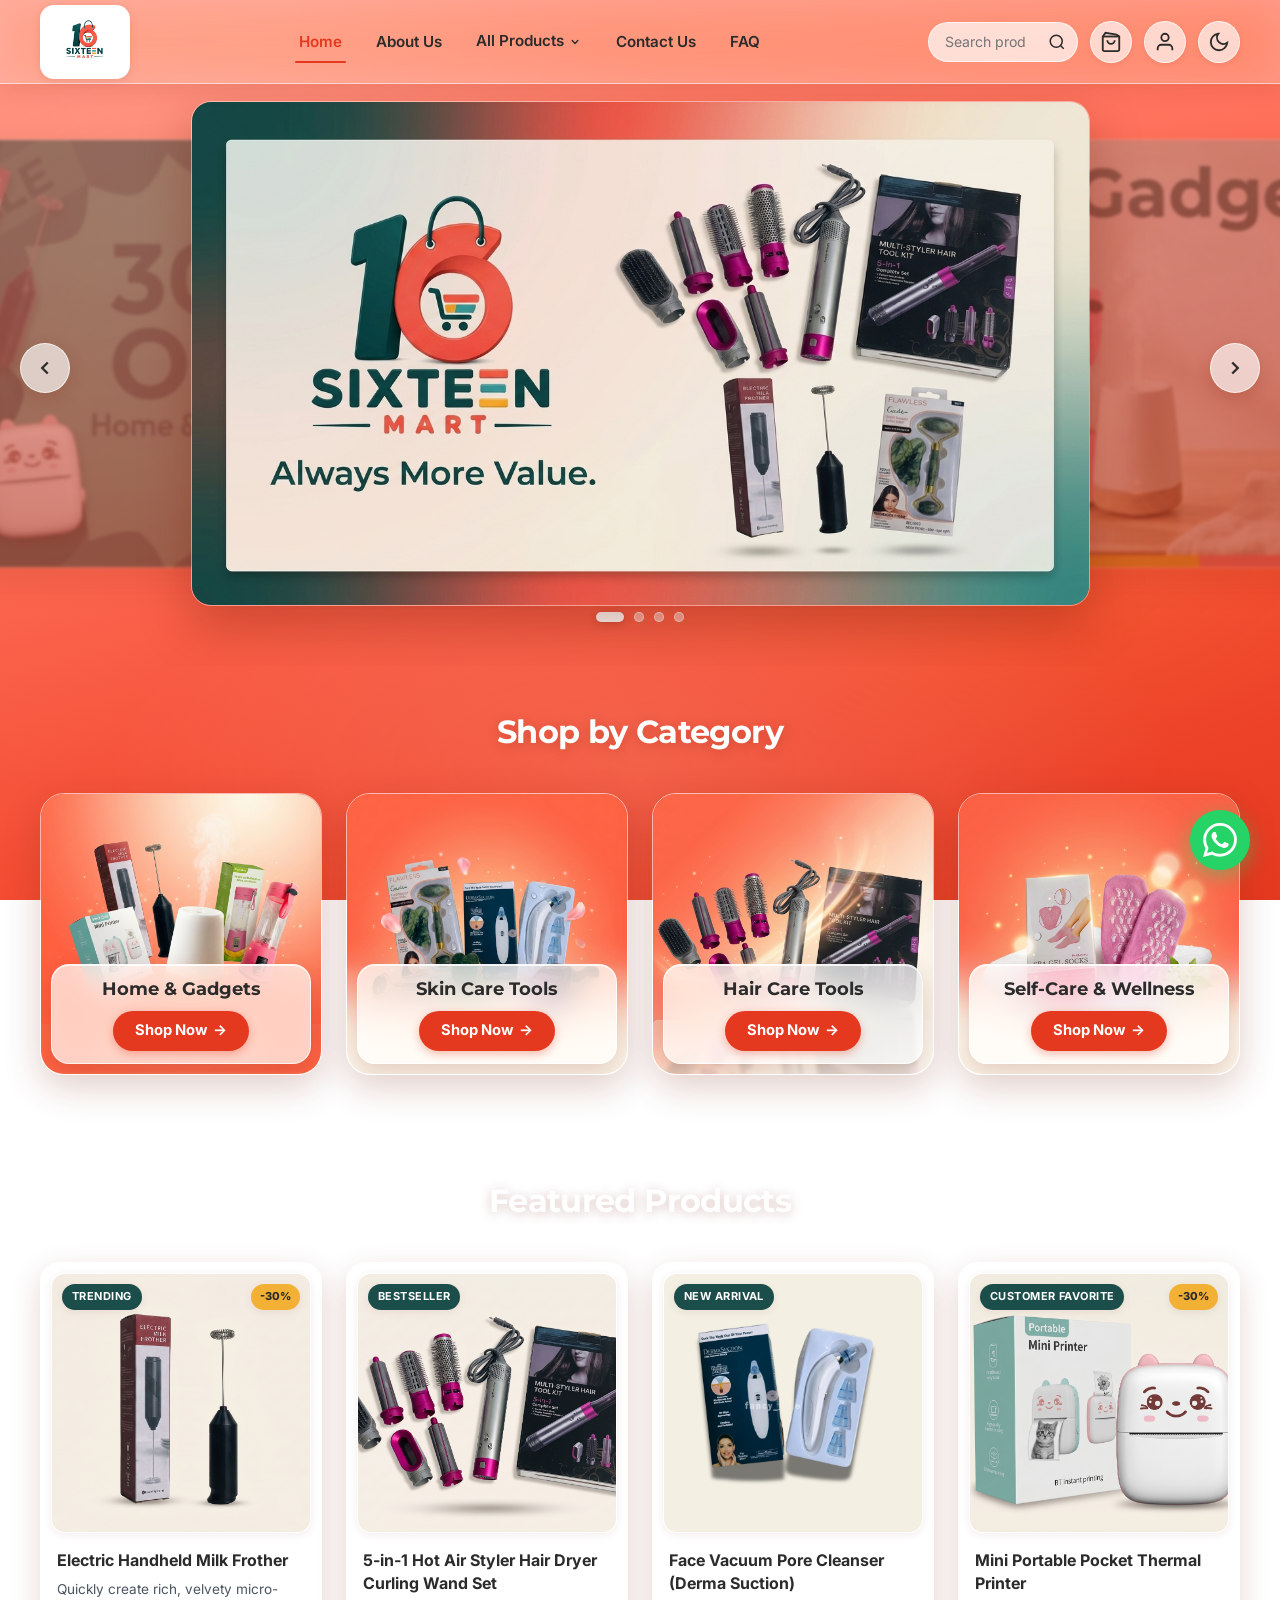
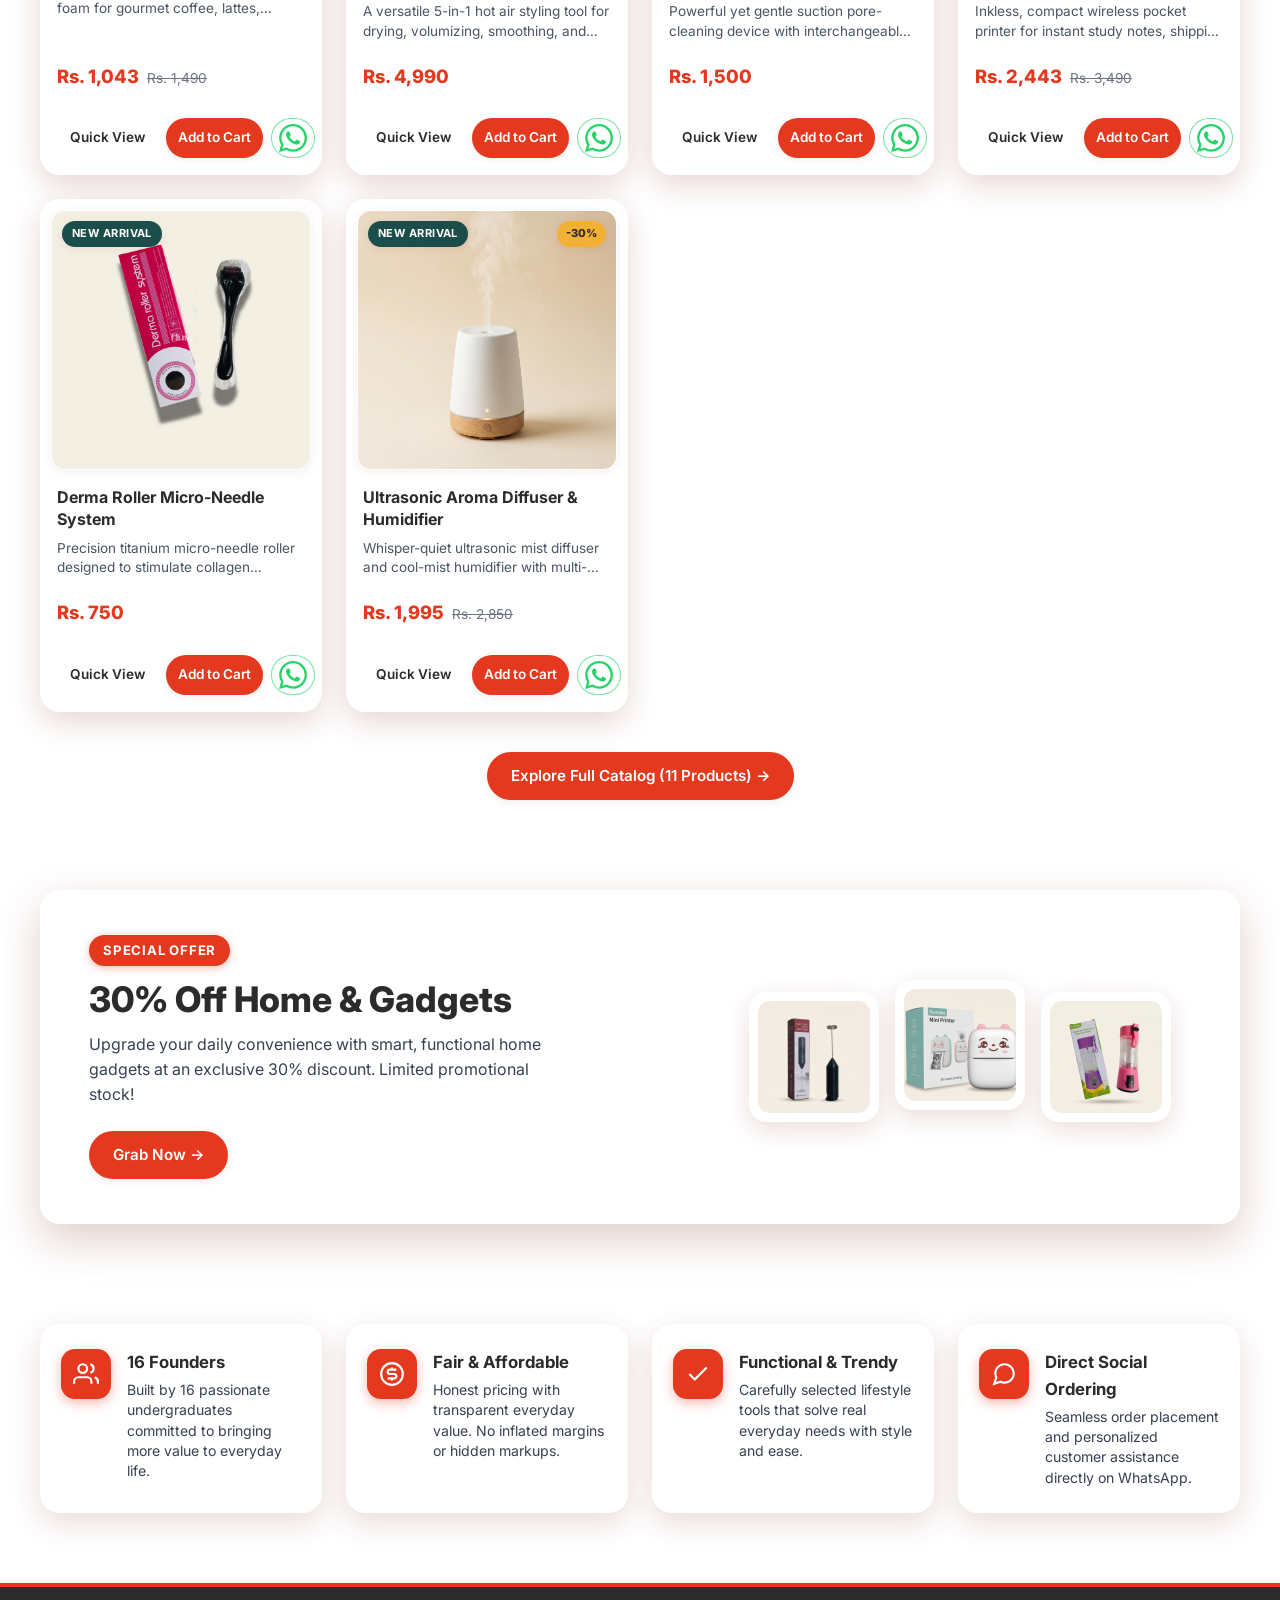
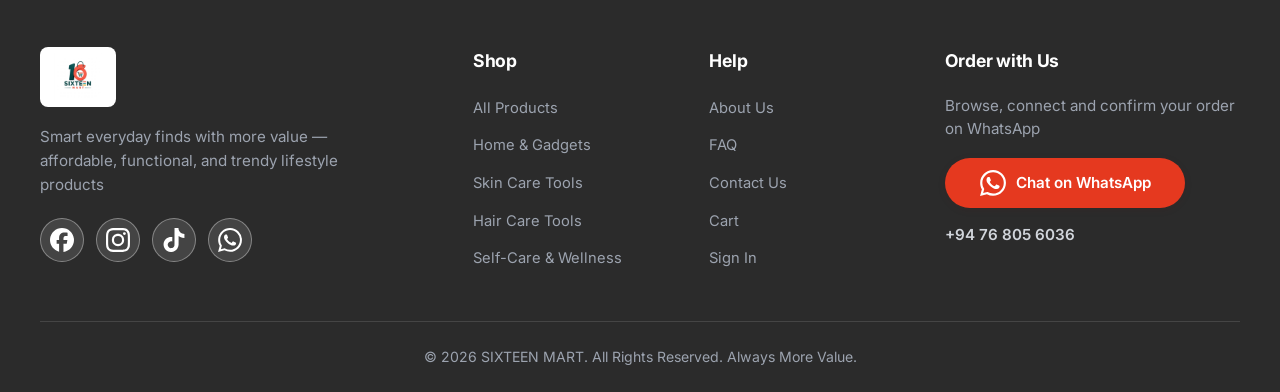
==== commit a0392152: "Add Trimmer and Face Massager products, update catalog counts and sitemap" ====
--- a/index.html
+++ b/index.html
@@ -1,266 +1,266 @@
-<!DOCTYPE html>
-<html lang="en">
-<head>
-    <!-- Google Tag Manager -->
-<script>(function(w,d,s,l,i){w[l]=w[l]||[];w[l].push({'gtm.start':
-new Date().getTime(),event:'gtm.js'});var f=d.getElementsByTagName(s)[0],
-j=d.createElement(s),dl=l!='dataLayer'?'&l='+l:'';j.async=true;j.src=
-'https://www.googletagmanager.com/gtm.js?id='+i+dl;f.parentNode.insertBefore(j,f);
-})(window,document,'script','dataLayer','GTM-NBMDWPS4');</script>
-<!-- End Google Tag Manager -->
-    <meta charset="UTF-8">
-    <meta name="viewport" content="width=device-width, initial-scale=1.0, viewport-fit=cover">
-    <title>SIXTEEN MART — Always More Value | Official Store</title>
-    <meta name="description" content="Always More Value. Discover affordable, functional and trendy lifestyle products carefully selected for your everyday convenience and comfort.">
-    <link rel="canonical" href="https://16mart.store/">
-
-    <!-- Open Graph -->
-    <meta property="og:title" content="SIXTEEN MART — Always More Value">
-    <meta property="og:description" content="Discover affordable, functional and trendy lifestyle products carefully selected for everyday convenience.">
-    <meta property="og:url" content="https://16mart.store/">
-    <meta property="og:type" content="website">
-    <meta property="og:image" content="https://16mart.store/images/web-banner-1.jpg">
-
-    <!-- Anti-FOUC Theme Pre-loader -->
-    <script>
-        (function() {
-            var saved = localStorage.getItem('sixteenmart_theme') || localStorage.getItem('sixteen_mart_theme');
-            if (saved === 'dark') {
-                document.documentElement.setAttribute('data-theme', 'dark');
-            } else {
-                document.documentElement.setAttribute('data-theme', 'light');
-            }
-        })();
-    </script>
-
-    <!-- Google Fonts -->
-    <link rel="preconnect" href="https://fonts.googleapis.com">
-    <link rel="preconnect" href="https://fonts.gstatic.com" crossorigin>
-    <link href="https://fonts.googleapis.com/css2?family=Inter:wght@400;500;600;700;800&family=Montserrat:wght@500;600;700;800&display=swap" rel="stylesheet">
-
-    <!-- Modular Stylesheets -->
-    <link rel="stylesheet" href="css/base.css">
-    <link rel="stylesheet" href="css/layout.css">
-    <link rel="stylesheet" href="css/components.css">
-    <link rel="stylesheet" href="css/pages.css">
-</head>
-
-<body>
-    <!-- Google Tag Manager (noscript) -->
-<noscript><iframe src="https://www.googletagmanager.com/ns.html?id=GTM-NBMDWPS4"
-height="0" width="0" style="display:none;visibility:hidden"></iframe></noscript>
-<!-- End Google Tag Manager (noscript) -->
-
-    <!-- Shared Header (Rendered by layout.js) -->
-    <div id="site-header"></div>
-
-    <main id="main-content">
-        <!-- 1. Hero Slider Section (4-Slide Coverflow, rendered by hero-slider.js) -->
-        <section class="hero-slider-section" id="hero-slider-container" aria-label="Featured Promotions"></section>
-
-        <!-- 2A. Mobile Category Icon Strip (<= 768px, Section 9A) -->
-        <section class="category-strip-section" id="home-category-strip" aria-label="Browse Categories">
-            <div class="category-icon-strip">
-                <a href="home-gadgets.html" class="category-strip-item" id="home-catstrip-home-gadgets" data-track="category_click" data-category="home-gadgets">
-                    <div class="category-strip-circle">
-                        <img src="images/home&gadget.jpg" alt="Home &amp; Gadgets" width="72" height="72" loading="lazy" />
-                    </div>
-                    <span class="category-strip-label">Home &amp; Gadgets</span>
-                </a>
-                <a href="skin-care-tools.html" class="category-strip-item" id="home-catstrip-skin-care-tools" data-track="category_click" data-category="skin-care-tools">
-                    <div class="category-strip-circle">
-                        <img src="images/skincare.jpg" alt="Skin Care Tools" width="72" height="72" loading="lazy" />
-                    </div>
-                    <span class="category-strip-label">Skin Care Tools</span>
-                </a>
-                <a href="hair-care-tools.html" class="category-strip-item" id="home-catstrip-hair-care-tools" data-track="category_click" data-category="hair-care-tools">
-                    <div class="category-strip-circle">
-                        <img src="images/Hair_care.jpg" alt="Hair Care Tools" width="72" height="72" loading="lazy" />
-                    </div>
-                    <span class="category-strip-label">Hair Care Tools</span>
-                </a>
-                <a href="self-care-wellness.html" class="category-strip-item" id="home-catstrip-self-care-wellness" data-track="category_click" data-category="self-care-wellness">
-                    <div class="category-strip-circle">
-                        <img src="images/selfcare.jpg" alt="Self-Care &amp; Wellness" width="72" height="72" loading="lazy" />
-                    </div>
-                    <span class="category-strip-label">Self-Care &amp; Wellness</span>
-                </a>
-                <a href="home-gadgets.html" class="category-strip-item" id="home-catstrip-offers" data-track="category_click" data-category="home-gadgets">
-                    <div class="category-strip-circle" style="background-color: var(--brand-orange); color: #FFF;">
-                        <svg viewBox="0 0 24 24" width="28" height="28" fill="none" stroke="currentColor" stroke-width="2"><polygon points="12 2 15.09 8.26 22 9.27 17 14.14 18.18 21.02 12 17.77 5.82 21.02 7 14.14 2 9.27 8.91 8.26 12 2"/></svg>
-                    </div>
-                    <span class="category-strip-label">30% OFF Offer</span>
-                </a>
-            </div>
-        </section>
-
-        <!-- 2B. Shop by Category (Desktop Grid, Section 7) -->
-        <section class="home-categories-section" id="home-categories-desktop" aria-label="Product Categories">
-            <div class="container">
-                <div class="section-header">
-                    <h2 class="section-title">Shop by Category</h2>
-                </div>
-                <div class="category-cards-grid">
-                    <a href="home-gadgets.html" class="category-card" id="home-cat-home-gadgets" data-track="category_click" data-category="home-gadgets">
-                        <img class="category-card-img" src="images/home&gadget.jpg" alt="Home &amp; Gadgets" width="400" height="400" loading="lazy" />
-                        <div class="category-card-glass glass">
-                            <h3 class="category-card-title">Home &amp; Gadgets</h3>
-                            <span class="category-card-cta">Shop Now</span>
-                        </div>
-                    </a>
-                    <a href="skin-care-tools.html" class="category-card" id="home-cat-skin-care-tools" data-track="category_click" data-category="skin-care-tools">
-                        <img class="category-card-img" src="images/skincare.jpg" alt="Skin Care Tools" width="400" height="400" loading="lazy" />
-                        <div class="category-card-glass glass">
-                            <h3 class="category-card-title">Skin Care Tools</h3>
-                            <span class="category-card-cta">Shop Now</span>
-                        </div>
-                    </a>
-                    <a href="hair-care-tools.html" class="category-card" id="home-cat-hair-care-tools" data-track="category_click" data-category="hair-care-tools">
-                        <img class="category-card-img" src="images/Hair_care.jpg" alt="Hair Care Tools" width="400" height="400" loading="lazy" />
-                        <div class="category-card-glass glass">
-                            <h3 class="category-card-title">Hair Care Tools</h3>
-                            <span class="category-card-cta">Shop Now</span>
-                        </div>
-                    </a>
-                    <a href="self-care-wellness.html" class="category-card" id="home-cat-self-care-wellness" data-track="category_click" data-category="self-care-wellness">
-                        <img class="category-card-img" src="images/selfcare.jpg" alt="Self-Care &amp; Wellness" width="400" height="400" loading="lazy" />
-                        <div class="category-card-glass glass">
-                            <h3 class="category-card-title">Self-Care &amp; Wellness</h3>
-                            <span class="category-card-cta">Shop Now</span>
-                        </div>
-                    </a>
-                </div>
-            </div>
-        </section>
-
-        <!-- 3. Featured Products (6 Items, Section 7) -->
-        <section class="home-featured-section" id="home-featured-products" aria-label="Featured Products">
-            <div class="container">
-                <div class="section-header">
-                    <h2 class="section-title">Featured Products</h2>
-                </div>
-                <div class="products-grid" id="featured-products-grid"></div>
-                <div class="featured-catalog-btn-wrap">
-                    <a href="products.html" class="btn btn-primary" id="btn-explore-catalog" data-track="nav_click" data-link-id="btn-explore-catalog">
-                        Explore Full Catalog (9 Products) &rarr;
-                    </a>
-                </div>
-            </div>
-        </section>
-
-        <!-- 4. Special Offer Banner (Section 7) -->
-        <section class="home-offer-section" id="home-special-offer" aria-label="Special Offer">
-            <div class="container">
-                <div class="special-offer-card" id="offer-banner">
-                    <div class="offer-content">
-                        <span class="offer-badge-tag">Special Offer</span>
-                        <h2 class="offer-title">30% Off Home &amp; Gadgets</h2>
-                        <p class="offer-description">Upgrade your daily convenience with smart, functional home gadgets at an exclusive 30% discount. Limited promotional stock!</p>
-                        <a href="home-gadgets.html" class="btn btn-primary" id="offer-banner-cta" data-track="category_click" data-category="home-gadgets">
-                            Grab Now &rarr;
-                        </a>
-                    </div>
-                    <div class="offer-visuals-wrap">
-                        <div class="offer-product-thumb">
-                            <img src="images/milk-frother-1.jpg" alt="Electric Milk Frother" width="120" height="120" loading="lazy" />
-                        </div>
-                        <div class="offer-product-thumb">
-                            <img src="images/thermal-printer-1.jpg" alt="Thermal Printer" width="120" height="120" loading="lazy" />
-                        </div>
-                        <div class="offer-product-thumb">
-                            <img src="images/juice-blender-1.jpg" alt="Juice Blender" width="120" height="120" loading="lazy" />
-                        </div>
-                    </div>
-                </div>
-            </div>
-        </section>
-
-        <!-- 5. Value Strip (4 Pillars, Section 7) -->
-        <section class="home-value-strip-section" id="home-value-strip" aria-label="Brand Values">
-            <div class="container">
-                <div class="value-strip-grid">
-                    <div class="value-strip-card" id="value-founders">
-                        <div class="value-icon-box">
-                            <svg viewBox="0 0 24 24" width="24" height="24" fill="none" stroke="currentColor" stroke-width="2"><path d="M17 21v-2a4 4 0 00-4-4H5a4 4 0 00-4 4v2"/><circle cx="9" cy="7" r="4"/><path d="M23 21v-2a4 4 0 00-3-3.87"/><path d="M16 3.13a4 4 0 010 7.75"/></svg>
-                        </div>
-                        <div>
-                            <h3 class="value-card-title">16 Founders</h3>
-                            <p class="value-card-text">Built by 16 passionate undergraduates committed to bringing more value to everyday life.</p>
-                        </div>
-                    </div>
-                    <div class="value-strip-card" id="value-affordable">
-                        <div class="value-icon-box">
-                            <svg viewBox="0 0 24 24" width="24" height="24" fill="none" stroke="currentColor" stroke-width="2"><circle cx="12" cy="12" r="10"/><path d="M16 8h-6a2 2 0 100 4h4a2 2 0 110 4H8"/><line x1="12" y1="6" x2="12" y2="8"/><line x1="12" y1="16" x2="12" y2="18"/></svg>
-                        </div>
-                        <div>
-                            <h3 class="value-card-title">Fair &amp; Affordable</h3>
-                            <p class="value-card-text">Honest pricing with transparent everyday value. No inflated margins or hidden markups.</p>
-                        </div>
-                    </div>
-                    <div class="value-strip-card" id="value-functional">
-                        <div class="value-icon-box">
-                            <svg viewBox="0 0 24 24" width="24" height="24" fill="none" stroke="currentColor" stroke-width="2"><polyline points="20 6 9 17 4 12"/></svg>
-                        </div>
-                        <div>
-                            <h3 class="value-card-title">Functional &amp; Trendy</h3>
-                            <p class="value-card-text">Carefully selected lifestyle tools that solve real everyday needs with style and ease.</p>
-                        </div>
-                    </div>
-                    <div class="value-strip-card" id="value-whatsapp">
-                        <div class="value-icon-box">
-                            <svg viewBox="0 0 24 24" width="24" height="24" fill="none" stroke="currentColor" stroke-width="2"><path d="M21 11.5a8.38 8.38 0 01-.9 3.8 8.5 8.5 0 01-7.6 4.7 8.38 8.38 0 01-3.8-.9L3 21l1.9-5.7a8.38 8.38 0 01-.9-3.8 8.5 8.5 0 014.7-7.6 8.38 8.38 0 013.8-.9h.5a8.48 8.48 0 018 8v.5z"/></svg>
-                        </div>
-                        <div>
-                            <h3 class="value-card-title">Direct Social Ordering</h3>
-                            <p class="value-card-text">Seamless order placement and personalized customer assistance directly on WhatsApp.</p>
-                        </div>
-                    </div>
-                </div>
-            </div>
-        </section>
-    </main>
-
-    <!-- Shared Footer (Rendered by layout.js) -->
-    <div id="site-footer"></div>
-
-    <!-- Scripts -->
-    <script src="js/config.js" defer></script>
-    <script src="js/products-data.js" defer></script>
-    <script src="js/reviews-data.js" defer></script>
-    <script src="js/analytics.js" defer></script>
-    <script src="js/theme.js" defer></script>
-    <script src="js/cart.js" defer></script>
-    <script src="js/modal.js" defer></script>
-    <script src="js/search.js" defer></script>
-    <script src="js/layout.js" defer></script>
-    <script src="js/hero-slider.js" defer></script>
-    <script src="js/products.js" defer></script>
-
-    <script>
-        document.addEventListener('DOMContentLoaded', function() {
-            // Render featured 6 products: HG-001, HC-001, SC-002, HG-002, SC-003, HG-004
-            var featuredIds = ['16M-HG-001', '16M-HC-001', '16M-SC-002', '16M-HG-002', '16M-SC-003', '16M-HG-004'];
-            var featuredProds = featuredIds.map(function(id) {
-                return window.getProductById ? window.getProductById(id) : null;
-            }).filter(Boolean);
-
-            if (window.ProductsService && window.ProductsService.renderGrid) {
-                window.ProductsService.renderGrid('featured-products-grid', featuredProds, 'home-featured', 'Home Featured Products', false);
-            }
-
-            // Hide special offer banner if offer is disabled
-            var offerSec = document.getElementById('home-special-offer');
-            if (offerSec && window.isOfferActive && !window.isOfferActive()) {
-                offerSec.style.display = 'none';
-            }
-
-            // Hide mobile offer strip if offer is disabled
-            var offerStripItem = document.getElementById('home-catstrip-offers');
-            if (offerStripItem && window.isOfferActive && !window.isOfferActive()) {
-                offerStripItem.style.display = 'none';
-            }
-        });
-    </script>
-</body>
-
-</html>
+<!DOCTYPE html>
+<html lang="en">
+<head>
+    <!-- Google Tag Manager -->
+<script>(function(w,d,s,l,i){w[l]=w[l]||[];w[l].push({'gtm.start':
+new Date().getTime(),event:'gtm.js'});var f=d.getElementsByTagName(s)[0],
+j=d.createElement(s),dl=l!='dataLayer'?'&l='+l:'';j.async=true;j.src=
+'https://www.googletagmanager.com/gtm.js?id='+i+dl;f.parentNode.insertBefore(j,f);
+})(window,document,'script','dataLayer','GTM-NBMDWPS4');</script>
+<!-- End Google Tag Manager -->
+    <meta charset="UTF-8">
+    <meta name="viewport" content="width=device-width, initial-scale=1.0, viewport-fit=cover">
+    <title>SIXTEEN MART — Always More Value | Official Store</title>
+    <meta name="description" content="Always More Value. Discover affordable, functional and trendy lifestyle products carefully selected for your everyday convenience and comfort.">
+    <link rel="canonical" href="https://16mart.store/">
+
+    <!-- Open Graph -->
+    <meta property="og:title" content="SIXTEEN MART — Always More Value">
+    <meta property="og:description" content="Discover affordable, functional and trendy lifestyle products carefully selected for everyday convenience.">
+    <meta property="og:url" content="https://16mart.store/">
+    <meta property="og:type" content="website">
+    <meta property="og:image" content="https://16mart.store/images/web-banner-1.jpg">
+
+    <!-- Anti-FOUC Theme Pre-loader -->
+    <script>
+        (function() {
+            var saved = localStorage.getItem('sixteenmart_theme') || localStorage.getItem('sixteen_mart_theme');
+            if (saved === 'dark') {
+                document.documentElement.setAttribute('data-theme', 'dark');
+            } else {
+                document.documentElement.setAttribute('data-theme', 'light');
+            }
+        })();
+    </script>
+
+    <!-- Google Fonts -->
+    <link rel="preconnect" href="https://fonts.googleapis.com">
+    <link rel="preconnect" href="https://fonts.gstatic.com" crossorigin>
+    <link href="https://fonts.googleapis.com/css2?family=Inter:wght@400;500;600;700;800&family=Montserrat:wght@500;600;700;800&display=swap" rel="stylesheet">
+
+    <!-- Modular Stylesheets -->
+    <link rel="stylesheet" href="css/base.css">
+    <link rel="stylesheet" href="css/layout.css">
+    <link rel="stylesheet" href="css/components.css">
+    <link rel="stylesheet" href="css/pages.css">
+</head>
+
+<body>
+    <!-- Google Tag Manager (noscript) -->
+<noscript><iframe src="https://www.googletagmanager.com/ns.html?id=GTM-NBMDWPS4"
+height="0" width="0" style="display:none;visibility:hidden"></iframe></noscript>
+<!-- End Google Tag Manager (noscript) -->
+
+    <!-- Shared Header (Rendered by layout.js) -->
+    <div id="site-header"></div>
+
+    <main id="main-content">
+        <!-- 1. Hero Slider Section (4-Slide Coverflow, rendered by hero-slider.js) -->
+        <section class="hero-slider-section" id="hero-slider-container" aria-label="Featured Promotions"></section>
+
+        <!-- 2A. Mobile Category Icon Strip (<= 768px, Section 9A) -->
+        <section class="category-strip-section" id="home-category-strip" aria-label="Browse Categories">
+            <div class="category-icon-strip">
+                <a href="home-gadgets.html" class="category-strip-item" id="home-catstrip-home-gadgets" data-track="category_click" data-category="home-gadgets">
+                    <div class="category-strip-circle">
+                        <img src="images/home&gadget.jpg" alt="Home &amp; Gadgets" width="72" height="72" loading="lazy" />
+                    </div>
+                    <span class="category-strip-label">Home &amp; Gadgets</span>
+                </a>
+                <a href="skin-care-tools.html" class="category-strip-item" id="home-catstrip-skin-care-tools" data-track="category_click" data-category="skin-care-tools">
+                    <div class="category-strip-circle">
+                        <img src="images/skincare.jpg" alt="Skin Care Tools" width="72" height="72" loading="lazy" />
+                    </div>
+                    <span class="category-strip-label">Skin Care Tools</span>
+                </a>
+                <a href="hair-care-tools.html" class="category-strip-item" id="home-catstrip-hair-care-tools" data-track="category_click" data-category="hair-care-tools">
+                    <div class="category-strip-circle">
+                        <img src="images/Hair_care.jpg" alt="Hair Care Tools" width="72" height="72" loading="lazy" />
+                    </div>
+                    <span class="category-strip-label">Hair Care Tools</span>
+                </a>
+                <a href="self-care-wellness.html" class="category-strip-item" id="home-catstrip-self-care-wellness" data-track="category_click" data-category="self-care-wellness">
+                    <div class="category-strip-circle">
+                        <img src="images/selfcare.jpg" alt="Self-Care &amp; Wellness" width="72" height="72" loading="lazy" />
+                    </div>
+                    <span class="category-strip-label">Self-Care &amp; Wellness</span>
+                </a>
+                <a href="home-gadgets.html" class="category-strip-item" id="home-catstrip-offers" data-track="category_click" data-category="home-gadgets">
+                    <div class="category-strip-circle" style="background-color: var(--brand-orange); color: #FFF;">
+                        <svg viewBox="0 0 24 24" width="28" height="28" fill="none" stroke="currentColor" stroke-width="2"><polygon points="12 2 15.09 8.26 22 9.27 17 14.14 18.18 21.02 12 17.77 5.82 21.02 7 14.14 2 9.27 8.91 8.26 12 2"/></svg>
+                    </div>
+                    <span class="category-strip-label">30% OFF Offer</span>
+                </a>
+            </div>
+        </section>
+
+        <!-- 2B. Shop by Category (Desktop Grid, Section 7) -->
+        <section class="home-categories-section" id="home-categories-desktop" aria-label="Product Categories">
+            <div class="container">
+                <div class="section-header">
+                    <h2 class="section-title">Shop by Category</h2>
+                </div>
+                <div class="category-cards-grid">
+                    <a href="home-gadgets.html" class="category-card" id="home-cat-home-gadgets" data-track="category_click" data-category="home-gadgets">
+                        <img class="category-card-img" src="images/home&gadget.jpg" alt="Home &amp; Gadgets" width="400" height="400" loading="lazy" />
+                        <div class="category-card-glass glass">
+                            <h3 class="category-card-title">Home &amp; Gadgets</h3>
+                            <span class="category-card-cta">Shop Now</span>
+                        </div>
+                    </a>
+                    <a href="skin-care-tools.html" class="category-card" id="home-cat-skin-care-tools" data-track="category_click" data-category="skin-care-tools">
+                        <img class="category-card-img" src="images/skincare.jpg" alt="Skin Care Tools" width="400" height="400" loading="lazy" />
+                        <div class="category-card-glass glass">
+                            <h3 class="category-card-title">Skin Care Tools</h3>
+                            <span class="category-card-cta">Shop Now</span>
+                        </div>
+                    </a>
+                    <a href="hair-care-tools.html" class="category-card" id="home-cat-hair-care-tools" data-track="category_click" data-category="hair-care-tools">
+                        <img class="category-card-img" src="images/Hair_care.jpg" alt="Hair Care Tools" width="400" height="400" loading="lazy" />
+                        <div class="category-card-glass glass">
+                            <h3 class="category-card-title">Hair Care Tools</h3>
+                            <span class="category-card-cta">Shop Now</span>
+                        </div>
+                    </a>
+                    <a href="self-care-wellness.html" class="category-card" id="home-cat-self-care-wellness" data-track="category_click" data-category="self-care-wellness">
+                        <img class="category-card-img" src="images/selfcare.jpg" alt="Self-Care &amp; Wellness" width="400" height="400" loading="lazy" />
+                        <div class="category-card-glass glass">
+                            <h3 class="category-card-title">Self-Care &amp; Wellness</h3>
+                            <span class="category-card-cta">Shop Now</span>
+                        </div>
+                    </a>
+                </div>
+            </div>
+        </section>
+
+        <!-- 3. Featured Products (6 Items, Section 7) -->
+        <section class="home-featured-section" id="home-featured-products" aria-label="Featured Products">
+            <div class="container">
+                <div class="section-header">
+                    <h2 class="section-title">Featured Products</h2>
+                </div>
+                <div class="products-grid" id="featured-products-grid"></div>
+                <div class="featured-catalog-btn-wrap">
+                    <a href="products.html" class="btn btn-primary" id="btn-explore-catalog" data-track="nav_click" data-link-id="btn-explore-catalog">
+                        Explore Full Catalog (11 Products) &rarr;
+                    </a>
+                </div>
+            </div>
+        </section>
+
+        <!-- 4. Special Offer Banner (Section 7) -->
+        <section class="home-offer-section" id="home-special-offer" aria-label="Special Offer">
+            <div class="container">
+                <div class="special-offer-card" id="offer-banner">
+                    <div class="offer-content">
+                        <span class="offer-badge-tag">Special Offer</span>
+                        <h2 class="offer-title">30% Off Home &amp; Gadgets</h2>
+                        <p class="offer-description">Upgrade your daily convenience with smart, functional home gadgets at an exclusive 30% discount. Limited promotional stock!</p>
+                        <a href="home-gadgets.html" class="btn btn-primary" id="offer-banner-cta" data-track="category_click" data-category="home-gadgets">
+                            Grab Now &rarr;
+                        </a>
+                    </div>
+                    <div class="offer-visuals-wrap">
+                        <div class="offer-product-thumb">
+                            <img src="images/milk-frother-1.jpg" alt="Electric Milk Frother" width="120" height="120" loading="lazy" />
+                        </div>
+                        <div class="offer-product-thumb">
+                            <img src="images/thermal-printer-1.jpg" alt="Thermal Printer" width="120" height="120" loading="lazy" />
+                        </div>
+                        <div class="offer-product-thumb">
+                            <img src="images/juice-blender-1.jpg" alt="Juice Blender" width="120" height="120" loading="lazy" />
+                        </div>
+                    </div>
+                </div>
+            </div>
+        </section>
+
+        <!-- 5. Value Strip (4 Pillars, Section 7) -->
+        <section class="home-value-strip-section" id="home-value-strip" aria-label="Brand Values">
+            <div class="container">
+                <div class="value-strip-grid">
+                    <div class="value-strip-card" id="value-founders">
+                        <div class="value-icon-box">
+                            <svg viewBox="0 0 24 24" width="24" height="24" fill="none" stroke="currentColor" stroke-width="2"><path d="M17 21v-2a4 4 0 00-4-4H5a4 4 0 00-4 4v2"/><circle cx="9" cy="7" r="4"/><path d="M23 21v-2a4 4 0 00-3-3.87"/><path d="M16 3.13a4 4 0 010 7.75"/></svg>
+                        </div>
+                        <div>
+                            <h3 class="value-card-title">16 Founders</h3>
+                            <p class="value-card-text">Built by 16 passionate undergraduates committed to bringing more value to everyday life.</p>
+                        </div>
+                    </div>
+                    <div class="value-strip-card" id="value-affordable">
+                        <div class="value-icon-box">
+                            <svg viewBox="0 0 24 24" width="24" height="24" fill="none" stroke="currentColor" stroke-width="2"><circle cx="12" cy="12" r="10"/><path d="M16 8h-6a2 2 0 100 4h4a2 2 0 110 4H8"/><line x1="12" y1="6" x2="12" y2="8"/><line x1="12" y1="16" x2="12" y2="18"/></svg>
+                        </div>
+                        <div>
+                            <h3 class="value-card-title">Fair &amp; Affordable</h3>
+                            <p class="value-card-text">Honest pricing with transparent everyday value. No inflated margins or hidden markups.</p>
+                        </div>
+                    </div>
+                    <div class="value-strip-card" id="value-functional">
+                        <div class="value-icon-box">
+                            <svg viewBox="0 0 24 24" width="24" height="24" fill="none" stroke="currentColor" stroke-width="2"><polyline points="20 6 9 17 4 12"/></svg>
+                        </div>
+                        <div>
+                            <h3 class="value-card-title">Functional &amp; Trendy</h3>
+                            <p class="value-card-text">Carefully selected lifestyle tools that solve real everyday needs with style and ease.</p>
+                        </div>
+                    </div>
+                    <div class="value-strip-card" id="value-whatsapp">
+                        <div class="value-icon-box">
+                            <svg viewBox="0 0 24 24" width="24" height="24" fill="none" stroke="currentColor" stroke-width="2"><path d="M21 11.5a8.38 8.38 0 01-.9 3.8 8.5 8.5 0 01-7.6 4.7 8.38 8.38 0 01-3.8-.9L3 21l1.9-5.7a8.38 8.38 0 01-.9-3.8 8.5 8.5 0 014.7-7.6 8.38 8.38 0 013.8-.9h.5a8.48 8.48 0 018 8v.5z"/></svg>
+                        </div>
+                        <div>
+                            <h3 class="value-card-title">Direct Social Ordering</h3>
+                            <p class="value-card-text">Seamless order placement and personalized customer assistance directly on WhatsApp.</p>
+                        </div>
+                    </div>
+                </div>
+            </div>
+        </section>
+    </main>
+
+    <!-- Shared Footer (Rendered by layout.js) -->
+    <div id="site-footer"></div>
+
+    <!-- Scripts -->
+    <script src="js/config.js" defer></script>
+    <script src="js/products-data.js" defer></script>
+    <script src="js/reviews-data.js" defer></script>
+    <script src="js/analytics.js" defer></script>
+    <script src="js/theme.js" defer></script>
+    <script src="js/cart.js" defer></script>
+    <script src="js/modal.js" defer></script>
+    <script src="js/search.js" defer></script>
+    <script src="js/layout.js" defer></script>
+    <script src="js/hero-slider.js" defer></script>
+    <script src="js/products.js" defer></script>
+
+    <script>
+        document.addEventListener('DOMContentLoaded', function() {
+            // Render featured 6 products: HG-001, HC-001, SC-002, HG-002, SC-003, HG-004
+            var featuredIds = ['16M-HG-001', '16M-HC-001', '16M-SC-002', '16M-HG-002', '16M-SC-003', '16M-HG-004'];
+            var featuredProds = featuredIds.map(function(id) {
+                return window.getProductById ? window.getProductById(id) : null;
+            }).filter(Boolean);
+
+            if (window.ProductsService && window.ProductsService.renderGrid) {
+                window.ProductsService.renderGrid('featured-products-grid', featuredProds, 'home-featured', 'Home Featured Products', false);
+            }
+
+            // Hide special offer banner if offer is disabled
+            var offerSec = document.getElementById('home-special-offer');
+            if (offerSec && window.isOfferActive && !window.isOfferActive()) {
+                offerSec.style.display = 'none';
+            }
+
+            // Hide mobile offer strip if offer is disabled
+            var offerStripItem = document.getElementById('home-catstrip-offers');
+            if (offerStripItem && window.isOfferActive && !window.isOfferActive()) {
+                offerStripItem.style.display = 'none';
+            }
+        });
+    </script>
+</body>
+
+</html>
